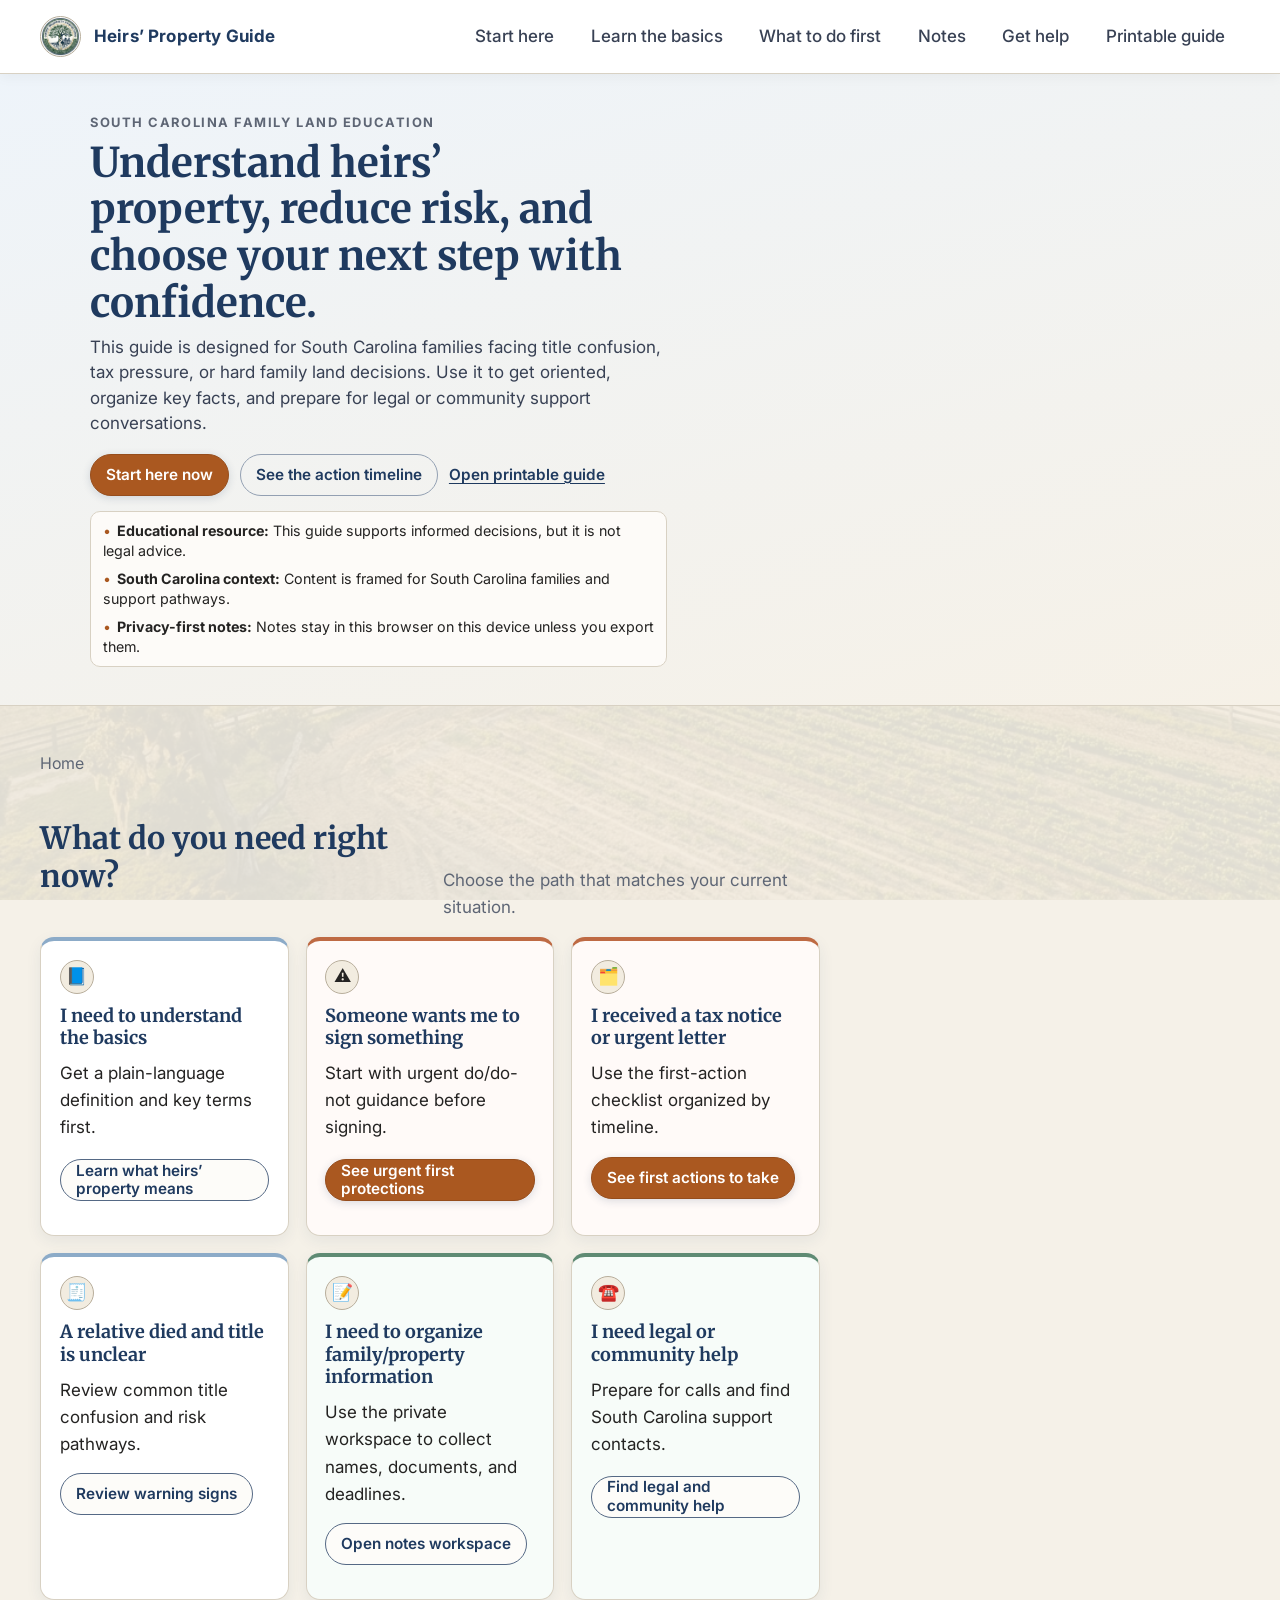
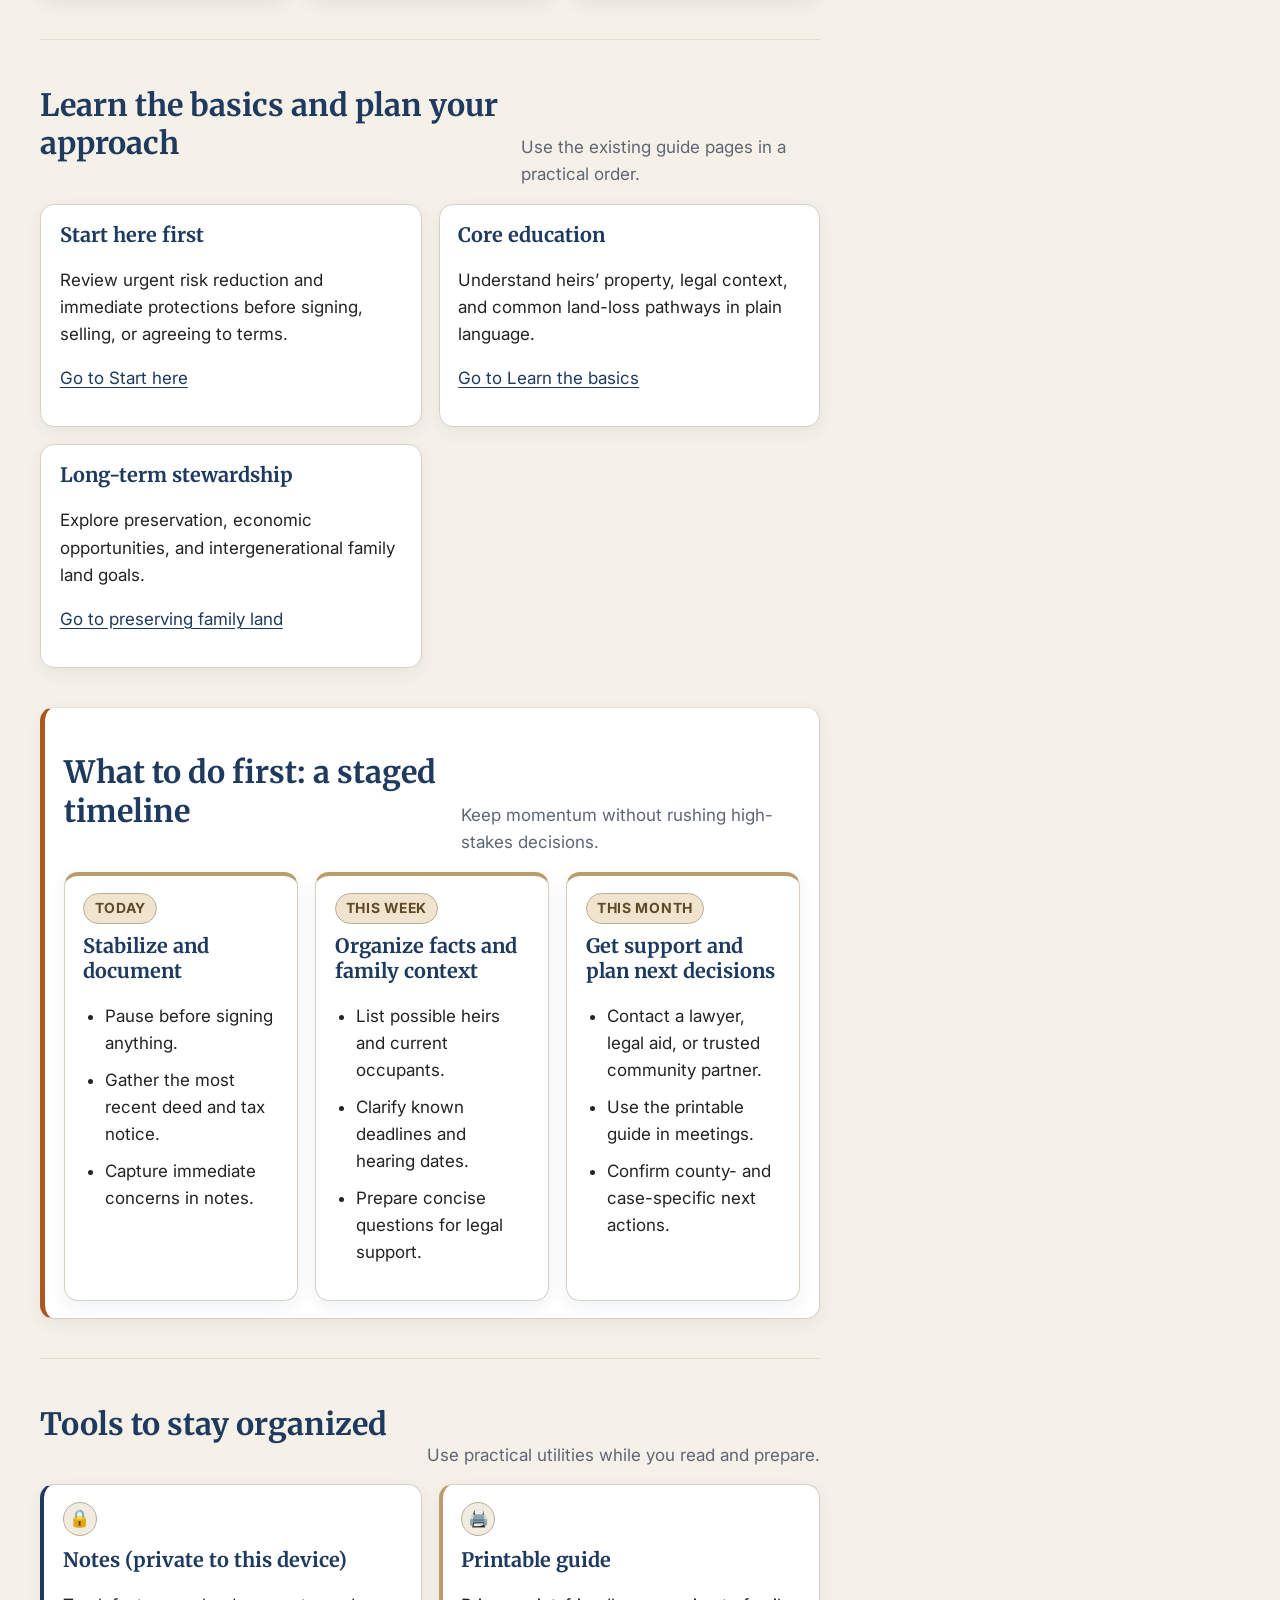
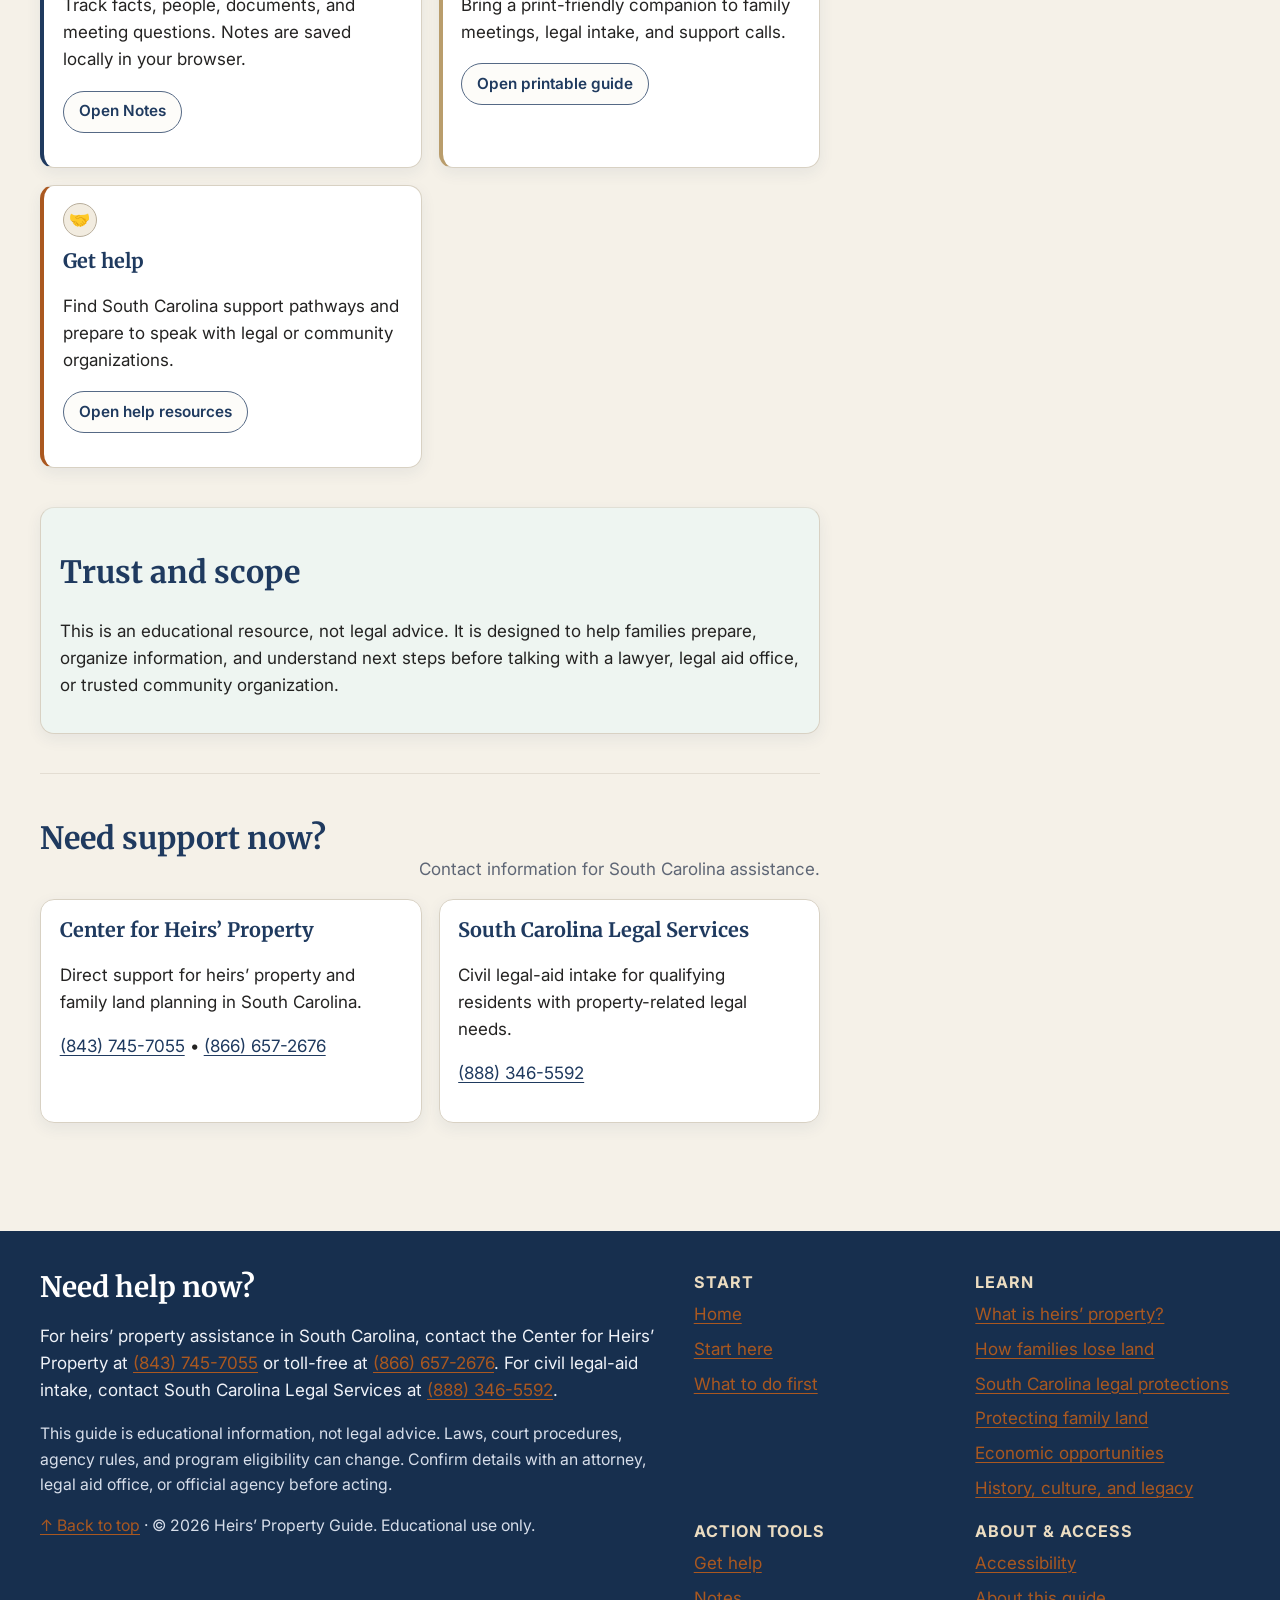
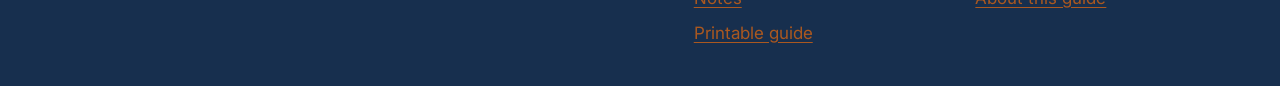
==== index.html @ 50a5afcd "Tighten masthead hierarchy and homepage hero scale" ====
<!DOCTYPE html>
<html lang="en">
<head>
  <meta charset="utf-8">
  <meta name="viewport" content="width=device-width, initial-scale=1">
  <title>Heirs’ Property Guide | Home</title>
  <meta name="description" content="Plain-language, South Carolina-focused educational guidance for families dealing with heirs’ property, family land, and first steps.">
  <link rel="canonical" href="https://shamoka80.github.io/Heirs-Property/index.html">
  <meta property="og:title" content="Heirs’ Property Guide | Home">
  <meta property="og:description" content="Plain-language, South Carolina-focused educational guidance for families dealing with heirs’ property, family land, and first steps.">
  <meta property="og:type" content="website">
  <meta property="og:image" content="https://shamoka80.github.io/Heirs-Property/assets/images/HPfamilyland.gif">
  <meta property="og:url" content="https://shamoka80.github.io/Heirs-Property/index.html">
  <meta name="theme-color" content="#1F3A5F">
  <link rel="icon" href="assets/icons/favicon.ico" sizes="any">
  <link rel="icon" href="assets/icons/icon.svg" type="image/svg+xml">
  <link rel="apple-touch-icon" href="assets/icons/apple-touch-icon.png">
  <link rel="preconnect" href="https://fonts.googleapis.com">
  <link rel="preconnect" href="https://fonts.gstatic.com" crossorigin>
  <link href="https://fonts.googleapis.com/css2?family=Inter:wght@400;500;600;700&family=Merriweather:wght@700&display=swap" rel="stylesheet">
  <link rel="stylesheet" href="assets/css/site.css?v=20260414">
  <link rel="stylesheet" href="assets/css/print.css" media="print">
</head>
<body class="mode-dashboard">
  <a class="skip-link" href="#main">Skip to main content</a>
  <div class="mobile-help-strip no-print" role="region" aria-label="Urgent support">
    <div class="mobile-help-strip-inner">
      <p><strong>Need help now?</strong> South Carolina support</p>
      <div class="mobile-help-actions">
        <a href="tel:+18437457055">Call Center</a>
        <a href="tel:+18883465592">Call Legal Aid</a>
      </div>
    </div>
  </div>
  <header class="site-header">
    <div class="header-inner">
      <a class="brand" href="index.html"><img class="brand-mark" src="assets/images/hpseal.png" alt="" aria-hidden="true" width="180" height="180" loading="eager" decoding="async"><span class="brand-text">Heirs’ Property Guide</span></a>
      <div class="header-actions">
        <a class="top-link" href="resources-get-help.html">Get help</a>
        <button class="nav-toggle" type="button" data-nav-toggle aria-expanded="false" aria-controls="primary-nav">Menu</button>
      </div>
      <nav id="primary-nav" class="primary-nav" data-primary-nav aria-label="Primary"><ul>
        <li><a href="start-here.html">Start here</a></li>
        <li><a href="what-is-heirs-property.html">Learn the basics</a></li>
        <li><a href="what-to-do-first.html">What to do first</a></li>
        <li><a href="notes.html">Notes</a></li>
        <li><a href="resources-get-help.html">Get help</a></li>
        <li><a href="printable-guide.html">Printable guide</a></li>
      </ul></nav>
    </div>
  </header>

  <header class="page-head home-hero">
    <div class="page-head-inner">
      <div class="hero-layout">
        <div class="hero-content">
          <p class="kicker">South Carolina family land education</p>
          <h1>Understand heirs’ property, reduce risk, and choose your next step with confidence.</h1>
          <p class="lead">This guide is designed for South Carolina families facing title confusion, tax pressure, or hard family land decisions. Use it to get oriented, organize key facts, and prepare for legal or community support conversations.</p>
          <div class="hero-actions no-print">
            <a class="button" href="start-here.html">Start here now</a>
            <a class="button-secondary" href="what-to-do-first.html">See the action timeline</a>
            <a class="button-tertiary hero-tertiary-link" href="printable-guide.html">Open printable guide</a>
          </div>
          <div class="hero-panel" aria-label="Important guidance">
            <p class="hero-panel-item"><strong>Educational resource:</strong> This guide supports informed decisions, but it is not legal advice.</p>
            <p class="hero-panel-item"><strong>South Carolina context:</strong> Content is framed for South Carolina families and support pathways.</p>
            <p class="hero-panel-item"><strong>Privacy-first notes:</strong> Notes stay in this browser on this device unless you export them.</p>
          </div>
        </div>
        <figure class="hero-visual" aria-label="Land stewardship records visual">
          <img src="assets/images/HPfamilyland.gif" alt="Animated family-land scene highlighting stewardship across generations." width="1000" height="552" loading="eager" decoding="async">
          <figcaption>Property records, timeline planning, and family coordination all matter when protecting heirs’ property.</figcaption>
        </figure>
      </div>
    </div>
  </header>

  <main id="main" class="page-wrap">
    <div class="container">
      <nav class="breadcrumbs" aria-label="Breadcrumb"><ol><li aria-current="page">Home</li></ol></nav>
      <div class="layout">
        <article class="page-main">

          <section class="section" aria-labelledby="urgent-needs">
            <div class="section-header">
              <h2 id="urgent-needs">What do you need right now?</h2>
              <p>Choose the path that matches your current situation.</p>
            </div>
            <div class="triage-grid">
              <article class="decision-card card-standard"><span class="card-icon" aria-hidden="true">📘</span><h3>I need to understand the basics</h3><p>Get a plain-language definition and key terms first.</p><p><a class="button-secondary" href="what-is-heirs-property.html">Learn what heirs’ property means</a></p></article>
              <article class="decision-card card-urgent"><span class="card-icon" aria-hidden="true">⚠️</span><h3>Someone wants me to sign something</h3><p>Start with urgent do/do-not guidance before signing.</p><p><a class="button" href="start-here.html">See urgent first protections</a></p></article>
              <article class="decision-card card-urgent"><span class="card-icon" aria-hidden="true">🗂️</span><h3>I received a tax notice or urgent letter</h3><p>Use the first-action checklist organized by timeline.</p><p><a class="button" href="what-to-do-first.html">See first actions to take</a></p></article>
              <article class="decision-card card-standard"><span class="card-icon" aria-hidden="true">🧾</span><h3>A relative died and title is unclear</h3><p>Review common title confusion and risk pathways.</p><p><a class="button-secondary" href="how-families-lose-land.html">Review warning signs</a></p></article>
              <article class="decision-card card-utility"><span class="card-icon" aria-hidden="true">📝</span><h3>I need to organize family/property information</h3><p>Use the private workspace to collect names, documents, and deadlines.</p><p><a class="button-secondary" href="notes.html">Open notes workspace</a></p></article>
              <article class="decision-card card-utility"><span class="card-icon" aria-hidden="true">☎️</span><h3>I need legal or community help</h3><p>Prepare for calls and find South Carolina support contacts.</p><p><a class="button-secondary" href="resources-get-help.html">Find legal and community help</a></p></article>
            </div>
          </section>

          <section class="section" aria-labelledby="learn-overview">
            <div class="section-header">
              <h2 id="learn-overview">Learn the basics and plan your approach</h2>
              <p>Use the existing guide pages in a practical order.</p>
            </div>
            <div class="learn-grid">
              <article class="resource-panel"><h3>Start here first</h3><p>Review urgent risk reduction and immediate protections before signing, selling, or agreeing to terms.</p><p><a href="start-here.html">Go to Start here</a></p></article>
              <article class="resource-panel"><h3>Core education</h3><p>Understand heirs’ property, legal context, and common land-loss pathways in plain language.</p><p><a href="what-is-heirs-property.html">Go to Learn the basics</a></p></article>
              <article class="resource-panel"><h3>Long-term stewardship</h3><p>Explore preservation, economic opportunities, and intergenerational family land goals.</p><p><a href="protecting-preserving-family-land.html">Go to preserving family land</a></p></article>
            </div>
          </section>

          <section class="section callout" aria-labelledby="timeline-title">
            <div class="section-header">
              <h2 id="timeline-title">What to do first: a staged timeline</h2>
              <p>Keep momentum without rushing high-stakes decisions.</p>
            </div>
            <div class="timeline-steps">
              <article class="timeline-step">
                <span class="step-label">Today</span>
                <h3>Stabilize and document</h3>
                <ul class="plain-list">
                  <li>Pause before signing anything.</li>
                  <li>Gather the most recent deed and tax notice.</li>
                  <li>Capture immediate concerns in notes.</li>
                </ul>
              </article>
              <article class="timeline-step">
                <span class="step-label">This week</span>
                <h3>Organize facts and family context</h3>
                <ul class="plain-list">
                  <li>List possible heirs and current occupants.</li>
                  <li>Clarify known deadlines and hearing dates.</li>
                  <li>Prepare concise questions for legal support.</li>
                </ul>
              </article>
              <article class="timeline-step">
                <span class="step-label">This month</span>
                <h3>Get support and plan next decisions</h3>
                <ul class="plain-list">
                  <li>Contact a lawyer, legal aid, or trusted community partner.</li>
                  <li>Use the printable guide in meetings.</li>
                  <li>Confirm county- and case-specific next actions.</li>
                </ul>
              </article>
            </div>
          </section>

          <section class="section" aria-labelledby="tools-title">
            <div class="section-header">
              <h2 id="tools-title">Tools to stay organized</h2>
              <p>Use practical utilities while you read and prepare.</p>
            </div>
            <div class="tools-grid">
              <article class="resource-panel tool-panel"><span class="card-icon" aria-hidden="true">🔒</span><h3>Notes (private to this device)</h3><p>Track facts, people, documents, and meeting questions. Notes are saved locally in your browser.</p><p><a class="button-secondary" href="notes.html">Open Notes</a></p></article>
              <article class="resource-panel tool-panel"><span class="card-icon" aria-hidden="true">🖨️</span><h3>Printable guide</h3><p>Bring a print-friendly companion to family meetings, legal intake, and support calls.</p><p><a class="button-secondary" href="printable-guide.html">Open printable guide</a></p></article>
              <article class="resource-panel tool-panel"><span class="card-icon" aria-hidden="true">🤝</span><h3>Get help</h3><p>Find South Carolina support pathways and prepare to speak with legal or community organizations.</p><p><a class="button-secondary" href="resources-get-help.html">Open help resources</a></p></article>
            </div>
          </section>

          <section class="section notice-bar" aria-labelledby="scope-title">
            <h2 id="scope-title">Trust and scope</h2>
            <p>This is an educational resource, not legal advice. It is designed to help families prepare, organize information, and understand next steps before talking with a lawyer, legal aid office, or trusted community organization.</p>
          </section>

          <section class="section" aria-labelledby="support-title">
            <div class="section-header">
              <h2 id="support-title">Need support now?</h2>
              <p>Contact information for South Carolina assistance.</p>
            </div>
            <div class="help-grid">
              <article class="resource-panel">
                <h3>Center for Heirs’ Property</h3>
                <p>Direct support for heirs’ property and family land planning in South Carolina.</p>
                <p><a href="tel:+18437457055">(843) 745-7055</a> • <a href="tel:+18666572676">(866) 657-2676</a></p>
              </article>
              <article class="resource-panel">
                <h3>South Carolina Legal Services</h3>
                <p>Civil legal-aid intake for qualifying residents with property-related legal needs.</p>
                <p><a href="tel:+18883465592">(888) 346-5592</a></p>
              </article>
            </div>
          </section>

        </article>
      </div>
    </div>
  </main>

  <footer class="footer" data-shared-footer></footer>
  <script src="assets/js/storage.js"></script><script src="assets/js/site.js"></script>
</body>
</html>
---- assets/css/site.css ----
:root {
  --bg: #F5F1E8;
  --surface: #FFFFFF;
  --surface-alt: #F2ECE0;
  --surface-strong: #1F3A5F;
  --surface-strong-2: #172F4E;
  --text: #242322;
  --text-soft: #384154;
  --muted: #5E6675;
  --line: #D8D1C3;
  --line-strong: #B8AE9C;
  --primary: #1F3A5F;
  --secondary: #AA5820;
  --accent: #B99D6C;
  --accent-soft: #F0E4CE;
  --accent-ink: #5E4928;
  --link: #1F3A5F;
  --link-hover: #162C49;
  --focus: #C46A2D;
  --hero-rule: #B46A3E;
  --danger: #8A2D2D;
  --danger-bg: #FFF3F0;
  --success-bg: #EEF5F1;
  --max: 1200px;
  --content: 780px;
  --radius: 14px;
  --radius-sm: 10px;
  --shadow-sm: 0 5px 16px rgba(31, 58, 95, 0.07);
  --shadow-md: 0 10px 28px rgba(31, 58, 95, 0.1);
  --card-shadow: var(--shadow-sm);
  --section-space: clamp(1.5rem, 3vw, 2.4rem);
  --space-section: var(--section-space);
  --home-hero-title-size: clamp(2rem, 3.2vw, 2.85rem);
  --home-hero-lead-size: clamp(1rem, 1.12vw, 1.14rem);
  --home-hero-pad-y: clamp(1.4rem, 3vw, 2.25rem);
  --page-masthead-title-size: clamp(1.55rem, 2.2vw, 2.25rem);
  --page-masthead-lead-size: clamp(.96rem, 1vw, 1.02rem);
  --page-masthead-pad-y: clamp(.95rem, 1.8vw, 1.45rem);
  --utility-masthead-title-size: clamp(1.35rem, 1.85vw, 1.82rem);
  --utility-masthead-pad-y: clamp(.78rem, 1.35vw, 1.08rem);
  --hero-image-max-width: 420px;
  --hero-pad-y-desktop: 2.1rem;
  --hero-pad-y-tablet: 2.1rem;
  --hero-pad-y-mobile: 1.5rem;
  --hero-max-height-desktop: none;
  --hero-heading-max-width: 20ch;
  --hero-lead-max-width: 48ch;
  --label-size: .76rem;
  --target: 46px;
  --btn-height: 42px;
  --btn-pad-x: .88rem;
  --btn-font-size: .9rem;
  --btn-radius: 999px;
  --btn-gap: .55rem;
  --btn-group-gap: .65rem;
  --btn-group-margin-top: 1rem;
  --img-scale-desktop: 1.1;
  --img-scale-mobile: 1.1;
  --brand-mark-base-size: 2.2rem;
  --brand-mark-size-desktop: calc(var(--brand-mark-base-size) * var(--img-scale-desktop));
  --brand-mark-size-mobile: calc(var(--brand-mark-base-size) * var(--img-scale-mobile));
  --content-image-max-width: 100%;
  --content-image-scale-desktop: var(--img-scale-desktop);
  --content-image-scale-mobile: var(--img-scale-mobile);
  --font-serif: "Merriweather", "Source Serif 4", Georgia, "Times New Roman", serif;
  --font-sans: "Inter", "Source Sans Pro", Arial, Helvetica, sans-serif;
}

*,
*::before,
*::after { box-sizing: border-box; }

html { font-size: clamp(16px, 0.86vw + 12px, 17px); }
body {
  margin: 0;
  position: relative;
  min-height: 100vh;
  background: var(--bg);
  color: var(--text);
  font-family: var(--font-sans);
  line-height: 1.6;
  overflow-x: hidden;
}
body::before {
  content: "";
  position: fixed;
  inset: 0;
  background: url('../images/hero-banner.png') center top / cover no-repeat;
  opacity: 0.09;
  pointer-events: none;
  z-index: 0;
}
body:not(.mode-dashboard)::before {
  opacity: 0.06;
}
body > * {
  position: relative;
  z-index: 1;
}

.page-head,
.page-head-inner,
.page-main {
  position: relative;
}

.parallax-layer,
.parallax-bg,
.parallax-foreground,
.parallax-data,
.parallax-info {
  --parallax-offset: 0px;
  transform: translate3d(0, var(--parallax-offset), 0);
  backface-visibility: hidden;
}

.parallax-bg { z-index: 1; }
.parallax-data { z-index: 2; }
.parallax-info { z-index: 3; }
.parallax-foreground { z-index: 4; }

.parallax-active {
  will-change: transform;
}

img { max-width: 100%; height: auto; border-radius: 12px; }
main, section, article, p, li, h1, h2, h3, h4, a { overflow-wrap: anywhere; }
a { color: var(--link); text-underline-offset: 0.18em; }
a:hover { color: var(--link-hover); }
a:focus-visible,
button:focus-visible,
input:focus-visible,
textarea:focus-visible,
summary:focus-visible,
select:focus-visible {
  outline: 3px solid var(--focus);
  outline-offset: 3px;
}

.skip-link { position: absolute; left: 1rem; top: -4rem; z-index: 10000; background: #000; color: #fff; padding: .75rem 1rem; border-radius: .5rem; }
.skip-link:focus { top: 1rem; }

.site-header {
  position: sticky;
  top: 0;
  z-index: 1000;
  background: color-mix(in srgb, var(--surface) 92%, #ffffff 8%);
  color: var(--text);
  border-bottom: 1px solid var(--line);
  backdrop-filter: blur(6px);
  box-shadow: 0 4px 12px rgba(0, 0, 0, .04);
}
.header-inner,.container,.footer-inner,.page-head-inner { width: min(calc(100% - 2rem), var(--max)); margin: 0 auto; }
.header-inner { display: flex; flex-wrap: wrap; align-items: center; gap: .8rem 1rem; padding: .7rem 0; }
.brand { display: inline-flex; align-items: center; gap: .75rem; color: var(--primary); text-decoration: none; font-weight: 700; }
.brand-mark {
  display: block;
  width: clamp(var(--brand-mark-size-mobile), 2.5vw, var(--brand-mark-size-desktop));
  height: clamp(var(--brand-mark-size-mobile), 2.5vw, var(--brand-mark-size-desktop));
  border-radius: 999px;
  object-fit: contain;
  border: 1px solid var(--line-strong);
  background: transparent;
}
.brand-text { letter-spacing: .01em; }
.header-actions { margin-left: auto; display: flex; align-items: center; gap: .75rem; }
.top-link,.button,.button-secondary,.button-tertiary,.print-link {
  display: inline-flex;
  align-items: center;
  justify-content: center;
  gap: var(--btn-gap);
  min-height: var(--btn-height);
  padding: 0 var(--btn-pad-x);
  border-radius: var(--btn-radius);
  font-size: var(--btn-font-size);
  line-height: 1.2;
  font-weight: 600;
  text-decoration: none;
  transition: .18s ease;
  border: 1px solid transparent;
}
.top-link { background: var(--accent-soft); color: var(--accent-ink); }
.top-link:hover {
  background: color-mix(in srgb, var(--accent-soft) 78%, var(--accent) 22%);
  color: var(--accent-ink);
}
.top-link:active {
  background: color-mix(in srgb, var(--accent-soft) 62%, var(--accent) 38%);
}
.top-link:focus-visible,.button:focus-visible,.button-secondary:focus-visible,.button-tertiary:focus-visible,.print-link:focus-visible {
  outline: 3px solid var(--focus);
  outline-offset: 4px;
  box-shadow: 0 0 0 2px var(--surface);
}
.top-link:is([disabled],.is-disabled),.button:is([disabled],.is-disabled),.button-secondary:is([disabled],.is-disabled),.button-tertiary:is([disabled],.is-disabled),.print-link:is([disabled],.is-disabled) {
  opacity: .56;
  cursor: not-allowed;
  pointer-events: none;
  box-shadow: none;
  text-decoration: none;
}
.nav-toggle {
  display: none;
  min-height: var(--target);
  min-width: var(--target);
  border: 1px solid var(--line-strong);
  border-radius: .8rem;
  background: var(--surface);
  color: var(--primary);
  font: inherit;
  font-weight: 700;
  padding: .5rem .95rem;
}
.primary-nav { width: 100%; }
.primary-nav ul { list-style: none; display: flex; flex-wrap: wrap; gap: .35rem; margin: 0; padding: 0; }
.primary-nav a {
  display: inline-flex;
  align-items: center;
  min-height: var(--target);
  padding: .65rem .9rem;
  border-radius: 999px;
  color: var(--text-soft);
  text-decoration: none;
  font-weight: 500;
}
.primary-nav a[aria-current="page"],.primary-nav a:hover {
  background: var(--accent-soft);
  color: var(--primary);
}
.js .primary-nav.is-collapsible { display: none; }
.js .primary-nav.is-collapsible.is-open { display: block; }

.page-head {
  background: linear-gradient(165deg, color-mix(in srgb, var(--primary) 14%, #fff 86%), color-mix(in srgb, var(--accent-soft) 44%, #fff 56%));
  color: var(--text);
  border-bottom: 1px solid var(--line);
  z-index: 2;
}
.page-head-inner {
  padding-block: var(--page-masthead-pad-y);
  z-index: 3;
}
.kicker {
  margin: 0;
  color: var(--muted);
  text-transform: uppercase;
  letter-spacing: .12em;
  font-size: var(--label-size);
  font-weight: 700;
}
.kicker .eyebrow-category { color: var(--secondary); font-weight: 700; }
.kicker .eyebrow-separator { color: var(--line-strong); margin: 0 .35rem; }
.kicker .eyebrow-descriptor { color: var(--muted); font-weight: 600; }
.badge {
  display: inline-flex;
  align-items: center;
  gap: .25rem;
  border-radius: 999px;
  font-size: .7rem;
  font-weight: 700;
  text-transform: uppercase;
  letter-spacing: .1em;
  padding: .2rem .55rem;
}
.badge--urgent { background: var(--danger); color: #fff; }
.page-head h1 {
  margin: .4rem 0 .5rem;
  font-family: var(--font-serif);
  color: var(--primary);
  font-size: var(--page-masthead-title-size);
  line-height: 1.14;
  max-width: 29ch;
}
.page-head .lead {
  max-width: 66ch;
  margin: 0;
  color: var(--text-soft);
  font-size: var(--page-masthead-lead-size);
  line-height: 1.5;
}
.lead { max-width: 54rem; margin: 0; color: var(--text-soft); font-size: 1.1rem; }
.hero-image { margin: 1.25rem 0 0; }
.hero-image img {
  width: min(var(--content-image-max-width), calc(100% * var(--content-image-scale-desktop)));
  border-radius: 14px;
  border: 1px solid var(--line);
  box-shadow: var(--shadow-md);
}

.on-page-tools,.cta-row,.button-group,.form-actions,.hero-actions,.utility-row {
  display: flex;
  flex-wrap: wrap;
  gap: var(--btn-group-gap);
  margin-top: var(--btn-group-margin-top);
}
.page-head .on-page-tools {
  margin-top: .45rem;
  gap: .55rem .85rem;
}
.page-head .on-page-tools .button-secondary {
  min-height: auto;
  padding: 0;
  border: 0;
  border-radius: 0;
  background: transparent;
  font-size: .9rem;
  font-weight: 600;
  text-decoration: underline;
  text-underline-offset: .18em;
}
.page-utilities {
  margin-bottom: 1rem;
  display: flex;
  flex-wrap: wrap;
  gap: .55rem .9rem;
  align-items: center;
}
.page-quick-tools {
  margin-top: 0;
}
.page-quick-tools .button-secondary {
  min-height: 34px;
  padding: 0 .72rem;
  font-size: .82rem;
}
.utility-link {
  color: var(--primary);
  font-weight: 600;
  text-decoration: underline;
  text-underline-offset: .2em;
}
.search-modal {
  position: fixed;
  inset: 0;
  z-index: 2000;
  background: rgba(16, 22, 32, .45);
  padding: 1rem;
}
.search-panel {
  width: min(680px, 100%);
  margin: 8vh auto 0;
  background: var(--surface);
  border: 1px solid var(--line);
  border-radius: var(--radius);
  box-shadow: var(--shadow-md);
  padding: 1rem 1.1rem;
}
.search-panel-head {
  display: flex;
  align-items: center;
  justify-content: space-between;
  gap: .75rem;
}
.search-panel h2 { margin: 0; font-size: 1.2rem; }
.search-panel input {
  margin-top: .35rem;
  margin-bottom: .9rem;
}
.button {
  background: var(--secondary);
  color: #fff;
  border-color: color-mix(in srgb, #000 12%, var(--secondary) 88%);
  box-shadow: 0 2px 8px rgba(31, 58, 95, .16);
}
.button:hover { background: #8F4110; }
.button:active { background: #74360E; }
.button-secondary {
  background: color-mix(in srgb, var(--surface) 88%, var(--accent-soft) 12%);
  border-color: color-mix(in srgb, var(--primary) 76%, #fff 24%);
  color: var(--primary);
}
.button-secondary:hover {
  background: color-mix(in srgb, var(--surface) 66%, var(--accent-soft) 34%);
  border-color: var(--link-hover);
}
.button-secondary:active {
  background: color-mix(in srgb, var(--surface) 52%, var(--accent-soft) 48%);
  border-color: var(--link-hover);
}
.button-tertiary,.print-link {
  background: transparent;
  color: var(--primary);
  border: 1px solid var(--line-strong);
}
.button-tertiary:hover {
  background: color-mix(in srgb, var(--accent-soft) 38%, var(--surface) 62%);
}
.button-tertiary:active {
  background: color-mix(in srgb, var(--accent-soft) 54%, var(--surface) 46%);
}
.print-link {
  min-height: 0;
  padding: 0;
  border: 0;
  border-radius: 0;
  background: transparent;
  font-weight: 600;
  text-decoration: underline;
  text-underline-offset: .18em;
}
.print-link:hover { color: var(--link-hover); }
.print-link:active { color: color-mix(in srgb, var(--link-hover) 82%, #000 18%); }

.page-wrap { padding: 2.6rem 0 4.2rem; }
.breadcrumbs { margin-bottom: 1rem; }
.breadcrumbs ol { list-style: none; display: flex; flex-wrap: wrap; gap: .45rem; padding: 0; margin: 0; color: var(--muted); font-size: .94rem; }
.breadcrumbs li:not(:last-child)::after { content: "/"; margin-left: .45rem; color: var(--muted); }
.layout { display: grid; gap: 2rem; }
.layout.with-aside { grid-template-columns: minmax(0,1fr); }
main article,.page-main { max-width: var(--content); }
main article,
.page-main {
  position: relative;
  z-index: 4;
}
aside { align-self: start; }
.sticky-box { position: sticky; top: 6.25rem; }
.section { margin-top: var(--space-section); }
.section:first-child { margin-top: 0; }

h2,h3,h4 { font-family: var(--font-serif); line-height: 1.26; color: var(--primary); }
h2 { font-size: clamp(1.5rem, 2.4vw, 2.05rem); }
.section-intro,.lead-paragraph { font-size: 1.04rem; color: var(--text-soft); }
p + h2, ul + h2, .table-wrap + h2 { margin-top: 2rem; }

.card,.callout,.warning,.note-panel,.checklist-box,.resource-card,.site-map-card,.stat-card,.image-placeholder,.timeline-item,.guide-sheet,.notice-bar,.table-wrap,.quote-panel,.note-space,.feature-image {
  background: var(--surface);
  border: 1px solid var(--line);
  border-radius: var(--radius);
  box-shadow: var(--card-shadow);
}
.card,.resource-card,.site-map-card,.stat-card,.timeline-item,.guide-sheet,.note-space,.quote-panel { padding: 1rem 1.15rem; }
.callout,.warning,.note-panel,.checklist-box,.notice-bar,.table-wrap,.image-placeholder,.feature-image { padding: 1rem 1.1rem; }
.warning { background: var(--danger-bg); border-left: 6px solid var(--danger); }
.callout { border-left: 5px solid var(--secondary); }
.notice-bar { background: var(--success-bg); }
.feature-image img,
main img {
  width: min(var(--content-image-max-width), calc(100% * var(--content-image-scale-desktop)));
}
.feature-image figcaption { margin-top: .7rem; color: var(--muted); font-size: .94rem; }

.grid-2,.grid-3,.fact-grid,.card-grid,.resource-grid,.site-map-grid,.prompt-grid { display: grid; gap: 1rem; }
.grid-2 { grid-template-columns: repeat(auto-fit,minmax(250px,1fr)); }
.grid-3 { grid-template-columns: repeat(auto-fit,minmax(200px,1fr)); }
.fact-grid { grid-template-columns: repeat(auto-fit,minmax(210px,1fr)); }
.card-grid { grid-template-columns: repeat(auto-fit,minmax(240px,1fr)); }
.resource-grid { grid-template-columns: repeat(auto-fit,minmax(260px,1fr)); }
.site-map-grid { grid-template-columns: repeat(auto-fit,minmax(260px,1fr)); }
.prompt-grid { grid-template-columns: repeat(auto-fit,minmax(220px,1fr)); }
.progress-steps {
  list-style: none;
  margin: .2rem 0 1.5rem;
  padding: 0;
  display: grid;
  grid-template-columns: repeat(5, minmax(80px, 1fr));
  gap: .35rem;
}
.progress-steps li {
  position: relative;
  text-align: center;
  font-size: .62rem;
  color: var(--muted);
  line-height: 1.3;
}
.progress-steps li::before {
  content: "";
  width: 24px;
  height: 24px;
  border: 2px solid var(--line-strong);
  border-radius: 50%;
  background: var(--surface);
  display: block;
  margin: 0 auto .35rem;
}
.progress-steps li:not(:last-child)::after {
  content: "";
  position: absolute;
  top: 11px;
  left: calc(50% + 12px);
  width: calc(100% - 20px);
  height: 2px;
  background: var(--line);
}
body[data-step="1"] .progress-steps li:nth-child(1)::before,
body[data-step="2"] .progress-steps li:nth-child(2)::before,
body[data-step="3"] .progress-steps li:nth-child(3)::before,
body[data-step="4"] .progress-steps li:nth-child(4)::before,
body[data-step="5"] .progress-steps li:nth-child(5)::before { background: var(--secondary); border-color: var(--secondary); }
body[data-step="2"] .progress-steps li:nth-child(1)::before,
body[data-step="3"] .progress-steps li:nth-child(-n+2)::before,
body[data-step="4"] .progress-steps li:nth-child(-n+3)::before,
body[data-step="5"] .progress-steps li:nth-child(-n+4)::before { background: #63866F; border-color: #63866F; }

.stat { font-family: var(--font-serif); font-size: 1.65rem; font-weight: 700; color: var(--secondary); }
.plain-list,.checklist,.link-list,.question-list { padding-left: 1.25rem; }
.link-list li,.plain-list li,.question-list li { margin-bottom: .55rem; }

.checklist { list-style: none; padding: 0; margin: 0; display: grid; gap: .85rem; }
.checklist li { display: flex; align-items: flex-start; gap: .8rem; padding: .8rem; border: 1px solid var(--line); border-radius: var(--radius-sm); background: #fff; }
.checklist input[type="checkbox"] { width: 1.25rem; height: 1.25rem; margin-top: .15rem; flex: 0 0 auto; accent-color: var(--secondary); }
.checklist label { display: block; cursor: pointer; }
.checklist-meta { margin-top: .9rem; color: var(--muted); font-size: .95rem; }
.checklist-tools { margin-top: 1rem; }

.table-wrap { overflow-x: auto; }
table { width: 100%; border-collapse: collapse; min-width: 36rem; }
caption { text-align: left; font-weight: 700; margin-bottom: .75rem; }
th,td { border: 1px solid var(--line); padding: .85rem; vertical-align: top; text-align: left; }
th { background: var(--surface-alt); }
.timeline { display: grid; gap: 1rem; }
.timeline-year { font-size: .85rem; text-transform: uppercase; letter-spacing: .08em; color: var(--secondary); font-weight: 700; }
.quote-panel blockquote { margin: 0; font-family: var(--font-serif); font-size: 1.12rem; }
.image-placeholder code { background: #f3f0e6; padding: .15rem .35rem; border-radius: .35rem; }

/* Homepage redesign components */
.home-hero .page-head-inner {
  max-width: 1100px;
  max-block-size: none;
  overflow: visible;
  padding-block: var(--home-hero-pad-y);
}
.home-hero h1 {
  font-size: var(--home-hero-title-size);
  max-width: 20ch;
}
.home-hero .lead {
  font-size: var(--home-hero-lead-size);
  max-width: 52ch;
}
.home-hero .hero-actions .button-secondary {
  background: transparent;
  border-color: color-mix(in srgb, var(--primary) 48%, #fff 52%);
}
.home-hero .hero-tertiary-link {
  min-height: auto;
  padding: .12rem 0;
  border: 0;
  border-radius: 0;
  background: transparent;
  font-weight: 600;
  text-decoration: underline;
  text-underline-offset: .2em;
}
.hero-layout {
  display: grid;
  gap: clamp(1rem, 2.4vw, 2rem);
  align-items: center;
}
.hero-content { min-width: 0; }
.hero-visual {
  margin: 0;
  background: color-mix(in srgb, var(--accent-soft) 35%, #fff 65%);
  border: 1px solid var(--line);
  border-radius: var(--radius);
  box-shadow: var(--card-shadow);
  padding: .65rem;
  max-width: var(--hero-image-max-width);
}
.hero-visual img {
  width: min(var(--content-image-max-width), calc(100% * var(--content-image-scale-desktop)));
  border-radius: calc(var(--radius) - 4px);
  border: 1px solid var(--line);
  box-shadow: none;
}
.hero-visual figcaption {
  margin: .55rem .2rem .2rem;
  color: var(--muted);
  font-size: .82rem;
  line-height: 1.42;
}
.hero-panel {
  margin-top: .9rem;
  display: flex;
  flex-wrap: wrap;
  gap: .45rem .85rem;
  padding: .5rem .7rem;
  border: 1px solid var(--line);
  border-radius: var(--radius-sm);
  background: color-mix(in srgb, var(--surface) 85%, var(--accent-soft) 15%);
}
.hero-panel-item {
  margin: 0;
  padding: 0;
  font-size: .84rem;
  line-height: 1.42;
  border: 0;
  background: transparent;
}
.hero-panel-item::before {
  content: "•";
  color: var(--secondary);
  margin-right: .35rem;
}
.section-header {
  display: flex;
  align-items: flex-end;
  justify-content: space-between;
  gap: 1rem;
  margin-bottom: .9rem;
}
.section-header p { margin: 0; color: var(--muted); }
.triage-grid { display:grid; gap:1rem; grid-template-columns: repeat(auto-fit,minmax(245px,1fr)); }
.decision-card {
  padding:1.1rem 1.1rem;
  border:1px solid var(--line);
  border-radius: var(--radius);
  background: var(--surface);
  box-shadow: var(--shadow-sm);
}
.card-icon {
  display: inline-flex;
  width: 2rem;
  height: 2rem;
  align-items: center;
  justify-content: center;
  border-radius: 999px;
  border: 1px solid var(--line-strong);
  background: var(--surface-alt);
  margin-bottom: .65rem;
}
.card-standard { border-top: 4px solid #8CABC8; }
.card-urgent { border-top: 4px solid #BE6A43; background: #FFFAF8; }
.card-utility { border-top: 4px solid #5F8B74; background: #F7FCF9; }
.decision-card h3 { margin:0 0 .6rem; font-size:1.06rem; }
.decision-card p { margin: 0 0 .9rem; }

.learn-grid,
.tools-grid,
.help-grid {
  display: grid;
  gap: 1rem;
  grid-template-columns: repeat(auto-fit, minmax(250px, 1fr));
}
.resource-panel {
  border: 1px solid var(--line);
  background: var(--surface);
  border-radius: var(--radius);
  box-shadow: var(--shadow-sm);
  padding: 1rem 1.1rem;
}
.resource-panel h3 { margin-top: 0; }
.tool-panel { border-left: 4px solid var(--primary); }
.tool-panel:nth-child(2) { border-left-color: var(--accent); }
.tool-panel:nth-child(3) { border-left-color: var(--secondary); }

.timeline-steps {
  display: grid;
  gap: 1rem;
  grid-template-columns: repeat(auto-fit,minmax(220px,1fr));
}
.timeline-step {
  border: 1px solid var(--line);
  border-top: 4px solid var(--accent);
  background: var(--surface);
  border-radius: var(--radius);
  box-shadow: var(--shadow-sm);
  padding: 1rem 1.1rem;
}
.timeline-step h3 { margin-top: 0; }
.step-label {
  display: inline-block;
  margin-bottom: .55rem;
  background: var(--accent-soft);
  color: var(--accent-ink);
  border: 1px solid var(--line-strong);
  border-radius: 999px;
  padding: .2rem .6rem;
  font-size: .82rem;
  font-weight: 700;
  text-transform: uppercase;
  letter-spacing: .05em;
}

.quick-steps { counter-reset: step; display:grid; gap:.8rem; }
.quick-steps li { list-style:none; padding:.85rem 1rem; border:1px solid var(--line); border-radius:var(--radius-sm); background:#fff; }
.quick-steps li::before { counter-increment: step; content: "Step " counter(step) ": "; font-weight:700; color:var(--accent-ink); }

summary { cursor: pointer; min-height: var(--target); display: flex; align-items: center; font-weight: 700; }
details { background: var(--surface); border: 1px solid var(--line); border-radius: var(--radius-sm); padding: .9rem 1rem; margin: 1rem 0; }

.form-grid { display: grid; gap: 1rem; }
.field-group { border: 1px solid var(--line); border-radius: var(--radius); background: var(--surface); padding: 1rem 1.1rem; }
.field-group legend { font-family: var(--font-serif); font-weight: 700; padding: 0 .35rem; }
label { display: block; font-weight: 600; margin-bottom: .35rem; }
.help-text { margin: 0 0 .65rem; color: var(--muted); font-size: .95rem; }
input[type="text"],input[type="date"],textarea { width: 100%; padding: .8rem .85rem; border-radius: .8rem; border: 1px solid #b4b9c1; background: #fff; color: var(--text); font: inherit; }
textarea { min-height: 8rem; resize: vertical; }
.note-space { min-height: 8rem; background-image: linear-gradient(to bottom, transparent 95%, #d7dce3 95%); background-size: 100% 2.2rem; }
.status { display: inline-block; padding: .35rem .6rem; border-radius: 999px; background: var(--success-bg); border: 1px solid #bfd8c2; color: #183227; font-size: .92rem; font-weight: 600; }

.footer { background: var(--surface-strong-2); color: #eff2f8; padding: 2.3rem 0; margin-top: 2.2rem; }
.footer a { color: var(--secondary); }
.footer-emergency h2 {
  margin: 0 0 .65rem;
  color: #fff;
  font-size: clamp(1.3rem, 2.2vw, 1.8rem);
}

.footer-inner { display: grid; gap: 1.5rem; }
.footer-nav { display:grid; gap:1rem; grid-template-columns: repeat(auto-fit,minmax(220px,1fr)); }
.footer-nav h2,
.footer-nav h3 {
  margin:.1rem 0 .5rem;
  font-family: var(--font-sans);
  font-size: .95rem;
  text-transform: uppercase;
  letter-spacing: .06em;
  color: #EBDCC1;
}
.footer-nav ul { list-style: none; display: grid; gap: .45rem; padding: 0; margin: 0; }
.small { font-size: .93rem; color: #D7DEEA; }
.footer-compact .footer-emergency {
  border-bottom: 1px solid rgba(235, 220, 193, 0.32);
  padding-bottom: 1rem;
}
.footer-compact .footer-nav h2 { font-size: .84rem; }

/* Page archetype differentiation */
.mode-urgent .page-head,
.mode-action .page-head,
.mode-learning .page-head,
.mode-workspace .page-head {
  position: relative;
}
.mode-urgent .page-head::after,
.mode-action .page-head::after,
.mode-learning .page-head::after,
.mode-workspace .page-head::after {
  content: "";
  position: absolute;
  inset: auto 0 0;
  height: 5px;
  background: var(--hero-rule);
}
.mode-urgent { --hero-rule: #B95A3E; }
.mode-action { --hero-rule: #7A9ABB; }
.mode-learning { --hero-rule: #A48A60; }
.mode-workspace { --hero-rule: #63866F; }
.page-head.masthead-utility .page-head-inner {
  padding-block: var(--utility-masthead-pad-y);
}
.page-head.masthead-utility h1 {
  font-size: var(--utility-masthead-title-size);
}
.page-main > .section {
  padding-top: 1.2rem;
  border-top: 1px solid color-mix(in srgb, var(--line) 60%, transparent 40%);
}
.page-main > .section:first-child { border-top: 0; padding-top: 0; }
.next-step-panel .card {
  background: linear-gradient(170deg, #fff, #f8f5ee);
  text-decoration: none;
}
.next-step-panel .card:hover {
  border-color: var(--accent);
  transform: translateY(-1px);
}

@media (max-width: 899px) {
  :root {
    --hero-pad-y-desktop: var(--hero-pad-y-tablet);
    --hero-heading-max-width: 18ch;
    --hero-lead-max-width: 44ch;
  }
  .js .nav-toggle { display: inline-flex; align-items: center; justify-content: center; }
  .js .primary-nav.is-collapsible {
    margin-top: .2rem;
    border-top: 1px solid var(--line);
    padding-top: .55rem;
  }
  .top-link { display: none; }
  .primary-nav ul { flex-direction: column; }
  .primary-nav a { width: 100%; border-radius: .8rem; }
  .section-header { flex-direction: column; align-items: flex-start; }
  .hero-actions > * { flex: 1 1 200px; }
  .page-head h1 { margin-bottom: .6rem; }
  .page-head .lead { font-size: 1.02rem; line-height: 1.5; }
  .mobile-help-strip { display: block; }
}

.mobile-help-strip {
  display: none;
  background: var(--surface-strong-2);
  color: #fff;
  border-bottom: 1px solid rgba(255, 255, 255, 0.16);
}
.mobile-help-strip p { margin: 0; font-size: .9rem; color: #fff; }
.mobile-help-strip-inner {
  width: min(calc(100% - 1rem), var(--max));
  margin: 0 auto;
  padding: .55rem 0;
  display: flex;
  align-items: center;
  justify-content: space-between;
  gap: .75rem;
}
.mobile-help-actions { display: flex; gap: .55rem; }
.mobile-help-actions a {
  min-height: 40px;
  display: inline-flex;
  align-items: center;
  justify-content: center;
  border-radius: 999px;
  padding: .45rem .8rem;
  text-decoration: none;
  background: rgba(255,255,255,.12);
  border: 1px solid rgba(255,255,255,.3);
  color: #fff;
}

@media (min-width: 900px) {
  :root {
    --img-scale-desktop: 1.1;
    --content-image-scale-desktop: var(--img-scale-desktop);
  }
  .brand {
    min-height: calc(var(--brand-mark-size-desktop) + .2rem);
  }
  .hero-layout { grid-template-columns: minmax(0, 1.08fr) minmax(300px, .92fr); }
  .hero-visual {
    max-width: var(--hero-image-max-width);
    justify-self: end;
  }
  .mobile-help-strip { display: none; }
  .layout.with-aside { grid-template-columns: minmax(0,1fr) 300px; }
  .nav-toggle { display: none; }
  .primary-nav { width: auto; margin-left: auto; }
  .header-actions { display: none; }
  .footer-inner { grid-template-columns: 1.15fr 1fr; }
}

@media (max-width: 700px) {
  :root {
    --img-scale-mobile: 1.1;
    --content-image-scale-mobile: var(--img-scale-mobile);
    --hero-pad-y-desktop: var(--hero-pad-y-mobile);
    --hero-heading-max-width: 16ch;
    --hero-lead-max-width: 38ch;
    --btn-pad-x: .82rem;
    --btn-font-size: .87rem;
  }
  .brand-mark {
    width: clamp(calc(var(--brand-mark-base-size) * 1.1), 8.5vw, calc(var(--brand-mark-base-size) * 1.15));
    height: clamp(calc(var(--brand-mark-base-size) * 1.1), 8.5vw, calc(var(--brand-mark-base-size) * 1.15));
  }
  .hero-visual img,
  .hero-image img,
  .feature-image img,
  main img {
    width: min(var(--content-image-max-width), calc(100% * var(--content-image-scale-mobile)));
  }
  html { font-size: 17px; }
  .site-header { position: static; }
  .brand-text { font-size: .95rem; }
  .mobile-help-strip-inner { flex-direction: column; align-items: stretch; }
  .mobile-help-actions { width: 100%; }
  .mobile-help-actions a { flex: 1; }
  .header-inner,.container,.footer-inner,.page-head-inner { width: min(calc(100% - 1rem), var(--max)); }
  .page-head-inner {
    padding-block: clamp(.9rem, 3.5vw, 1.15rem);
  }
  .progress-steps {
    grid-template-columns: 1fr;
    gap: .45rem;
  }
  .progress-steps li {
    text-align: left;
    display: grid;
    grid-template-columns: 28px 1fr;
    align-items: center;
    gap: .45rem;
  }
  .progress-steps li::before { margin: 0; }
  .progress-steps li::after { display: none; }
  .page-head h1 { font-size: clamp(1.35rem, 6.2vw, 1.9rem); line-height: 1.12; margin: .4rem 0 .42rem; max-width: 24ch; }
  .page-head .lead { font-size: .95rem; line-height: 1.42; }
  .hero-layout { gap: .75rem; }
  .hero-actions { margin-top: .75rem; gap: var(--btn-group-gap); }
  .hero-panel { gap: .45rem .7rem; margin-top: .65rem; padding: .45rem .6rem; }
  .resource-panel,.decision-card,.timeline-step,.card,.site-map-card,.stat-card { padding: .95rem; }
  .hero-visual figcaption { font-size: .84rem; }
  .table-wrap table[data-responsive="stack"] {
    min-width: 0;
    border-collapse: separate;
    border-spacing: 0;
  }
  .table-wrap table[data-responsive="stack"] caption {
    margin-bottom: .95rem;
  }
  .table-wrap table[data-responsive="stack"] thead {
    display: none;
  }
  .table-wrap table[data-responsive="stack"] tr,
  .table-wrap table[data-responsive="stack"] th,
  .table-wrap table[data-responsive="stack"] td {
    display: block;
    width: 100%;
  }
  .table-wrap table[data-responsive="stack"] tbody tr {
    border: 1px solid var(--line);
    border-radius: var(--radius-sm);
    background: #fff;
    margin-bottom: .9rem;
    padding: .7rem .75rem;
  }
  .table-wrap table[data-responsive="stack"] tbody th {
    border: 0;
    border-bottom: 1px solid var(--line);
    padding: .2rem 0 .65rem;
    margin-bottom: .5rem;
    background: transparent;
  }
  .table-wrap table[data-responsive="stack"] td {
    border: 0;
    padding: .35rem 0 .45rem;
  }
  .table-wrap table[data-responsive="stack"] td::before {
    content: attr(data-label);
    display: block;
    font-size: .82rem;
    color: var(--muted);
    text-transform: uppercase;
    letter-spacing: .04em;
    font-weight: 700;
    margin-bottom: .15rem;
  }
  .form-actions > * { flex: 1 1 100%; }
}

@media (max-width: 480px) {
  .header-inner { gap: .45rem .7rem; }
  .page-head h1 { margin: .35rem 0 .4rem; }
  .page-head .lead { font-size: .94rem; line-height: 1.4; }
  .hero-layout { gap: .6rem; }
  .hero-panel { margin-top: .55rem; gap: .55rem; }
  .hero-actions > * { flex: 1 1 100%; }
  .form-actions > .button,
  .form-actions > .button-secondary,
  .form-actions > .button-tertiary,
  .form-actions > .print-link,
  .button-group > .button:only-child,
  .button-group > .button-secondary:only-child,
  .button-group > .button-tertiary:only-child,
  .button-group > .print-link:only-child {
    width: 100%;
  }
  .checklist li { gap: .6rem; padding: .65rem; }
  .checklist input[type="checkbox"] { width: 1.2rem; height: 1.2rem; }
  .footer { padding: 1.8rem 0; }
  .footer-nav { grid-template-columns: 1fr; }
}

@media (max-width: 390px) {
  :root {
    --img-scale-mobile: 1.1;
    --content-image-scale-mobile: var(--img-scale-mobile);
  }
  html { font-size: 16px; }
  .brand-mark {
    width: clamp(calc(var(--brand-mark-base-size) * 1.1), 10.5vw, calc(var(--brand-mark-base-size) * 1.12));
    height: clamp(calc(var(--brand-mark-base-size) * 1.1), 10.5vw, calc(var(--brand-mark-base-size) * 1.12));
  }
  .kicker { letter-spacing: .08em; }
  .page-wrap { padding-top: 1.6rem; }
}

@media (prefers-reduced-motion: reduce) {
  html { scroll-behavior: auto; }
  *,*::before,*::after { animation: none !important; transition: none !important; }
  .parallax-layer,
  .parallax-bg,
  .parallax-foreground,
  .parallax-data,
  .parallax-info {
    transform: none !important;
    will-change: auto !important;
  }
}
@media (prefers-reduced-motion: no-preference) {
  html { scroll-behavior: smooth; }
}
@media (prefers-color-scheme: dark) {
  :root {
    --bg: #1c1b18;
    --surface: #26241f;
    --surface-alt: #2f2c26;
    --surface-strong: #dcd8cc;
    --surface-strong-2: #151412;
    --text: #ddd8cc;
    --text-soft: #cdc5b6;
    --muted: #b6ad9d;
    --line: #3a3832;
    --line-strong: #5f5a4e;
    --primary: #e8e4da;
    --secondary: #d97843;
    --accent: #c5a26c;
    --accent-soft: #342f27;
    --accent-ink: #f4e3c5;
    --link: #eed6b1;
    --link-hover: #f4e6cc;
    --focus: #d97843;
    --danger: #d16464;
    --danger-bg: #3b2625;
    --success-bg: #243229;
  }
  body::before {
    opacity: 0.08;
    filter: brightness(0.45) saturate(0.75);
  }
  .skip-link { background: var(--secondary); color: #fff; }
  .top-link:hover {
    background: color-mix(in srgb, var(--accent-soft) 68%, var(--accent) 32%);
    color: var(--accent-ink);
  }
  .top-link:active {
    background: color-mix(in srgb, var(--accent-soft) 52%, var(--accent) 48%);
  }
  .button:hover { background: #bc5f2f; }
  .button:active { background: #a14d22; }
  .button-secondary {
    background: color-mix(in srgb, var(--surface) 72%, var(--accent-soft) 28%);
    border-color: var(--primary);
    color: var(--primary);
  }
  .button-secondary:hover {
    background: color-mix(in srgb, var(--surface) 58%, var(--accent-soft) 42%);
    border-color: var(--link-hover);
  }
  .button-secondary:active {
    background: color-mix(in srgb, var(--surface) 46%, var(--accent-soft) 54%);
    border-color: var(--link-hover);
  }
  .button-tertiary,.print-link {
    border-color: var(--line-strong);
    color: var(--primary);
  }
  .button-tertiary:hover {
    background: color-mix(in srgb, var(--accent-soft) 62%, var(--surface) 38%);
  }
  .button-tertiary:active {
    background: color-mix(in srgb, var(--accent-soft) 76%, var(--surface) 24%);
  }
  .print-link:hover { color: var(--link-hover); }
  .print-link:active { color: #fff3de; }
  .card-urgent { background: #382821; }
  .card-utility { background: #203025; }
  .checklist li,
  .quick-steps li,
  .table-wrap table[data-responsive="stack"] tbody tr,
  input[type="text"],
  input[type="date"],
  textarea { background: #22201b; }
}

.mode-urgent .page-head { background: linear-gradient(160deg, #fbf4f4, #f4e6e6); }
.mode-action .page-head { background: linear-gradient(165deg, #eff4fb, #eef0f8); }
.mode-workspace .page-head { background: linear-gradient(165deg, #f1f2fc, #eceef8); }
.mode-dashboard .page-head { background: linear-gradient(165deg, #eef4fa, #f6f1e7); }

.split-compare { display:grid; gap:1rem; grid-template-columns: repeat(auto-fit,minmax(260px,1fr)); }
.do-box { border-left:6px solid #1e6f43; background:#f1faf4; }
.avoid-box { border-left:6px solid var(--danger); background:var(--danger-bg); }
.key-points { display:grid; gap:1rem; grid-template-columns: repeat(auto-fit,minmax(220px,1fr)); }
.key-pill { background: var(--surface-alt); border:1px solid var(--line); padding:.8rem .95rem; border-radius:999px; font-weight:600; }
.next-step-panel { margin-top:2rem; }
.next-step-panel .card { border-top:4px solid var(--accent); }
.workspace-note { background:#eef1ff; border-left:5px solid #4054a5; }
.action-group { margin-top:1rem; border:1px dashed var(--line-strong); border-radius: var(--radius); padding:1rem; }
.danger-button { border-color:#d7a7a7; color:#6b1717; }
  .home-hero .hero-visual { display: none; }
---- assets/css/print.css ----
@page { margin: 0.65in; }

body { background:#fff!important; color:#000!important; font-size:12pt; line-height:1.45; }
.site-header,.footer,.nav-toggle,.on-page-tools,.no-print,button,[role="button"],.mobile-help-strip { display:none!important; }
.page-wrap { padding:0!important; }
.page-head { background:#fff!important; color:#000!important; border-bottom:1px solid #999; }
.page-head .lead,.kicker { color:#000!important; }
.container,.page-head-inner { width:100%!important; max-width:none!important; }
.layout,.layout.with-aside,.grid-2,.grid-3,.fact-grid,.card-grid,.resource-grid,.site-map-grid,.prompt-grid,.footer-inner { display:block!important; }
.card,.callout,.warning,.note-panel,.checklist-box,.resource-card,.site-map-card,.stat-card,.image-placeholder,.timeline-item,.guide-sheet,.notice-bar,.table-wrap,.quote-panel,.note-space,.field-group {
  box-shadow:none!important;
  border:1px solid #999!important;
  break-inside:avoid;
  page-break-inside:avoid;
  margin-bottom:1rem;
}
.breadcrumbs { margin-bottom:1rem; }
a { color:#000!important; text-decoration:none; }
a[href]:not([href^="#"]):not([href^="tel:"]):not([href^="mailto:"])::after { content:" (" attr(href) ")"; font-size:.9em; }
table { min-width:0!important; width:100%!important; }
h2,h3,h4 { break-after:avoid-page; }
textarea,input { border:1px solid #666!important; }
.note-space { min-height:5rem; }

/* Section-only print mode: keep only the targeted section while preserving page context. */
body.print-section-mode .page-main > section { display:none!important; }
body.print-section-mode .page-main > section.print-target { display:block!important; }
body.print-section-mode .breadcrumbs,
body.print-section-mode .page-head,
body.print-section-mode .footer { display:none!important; }
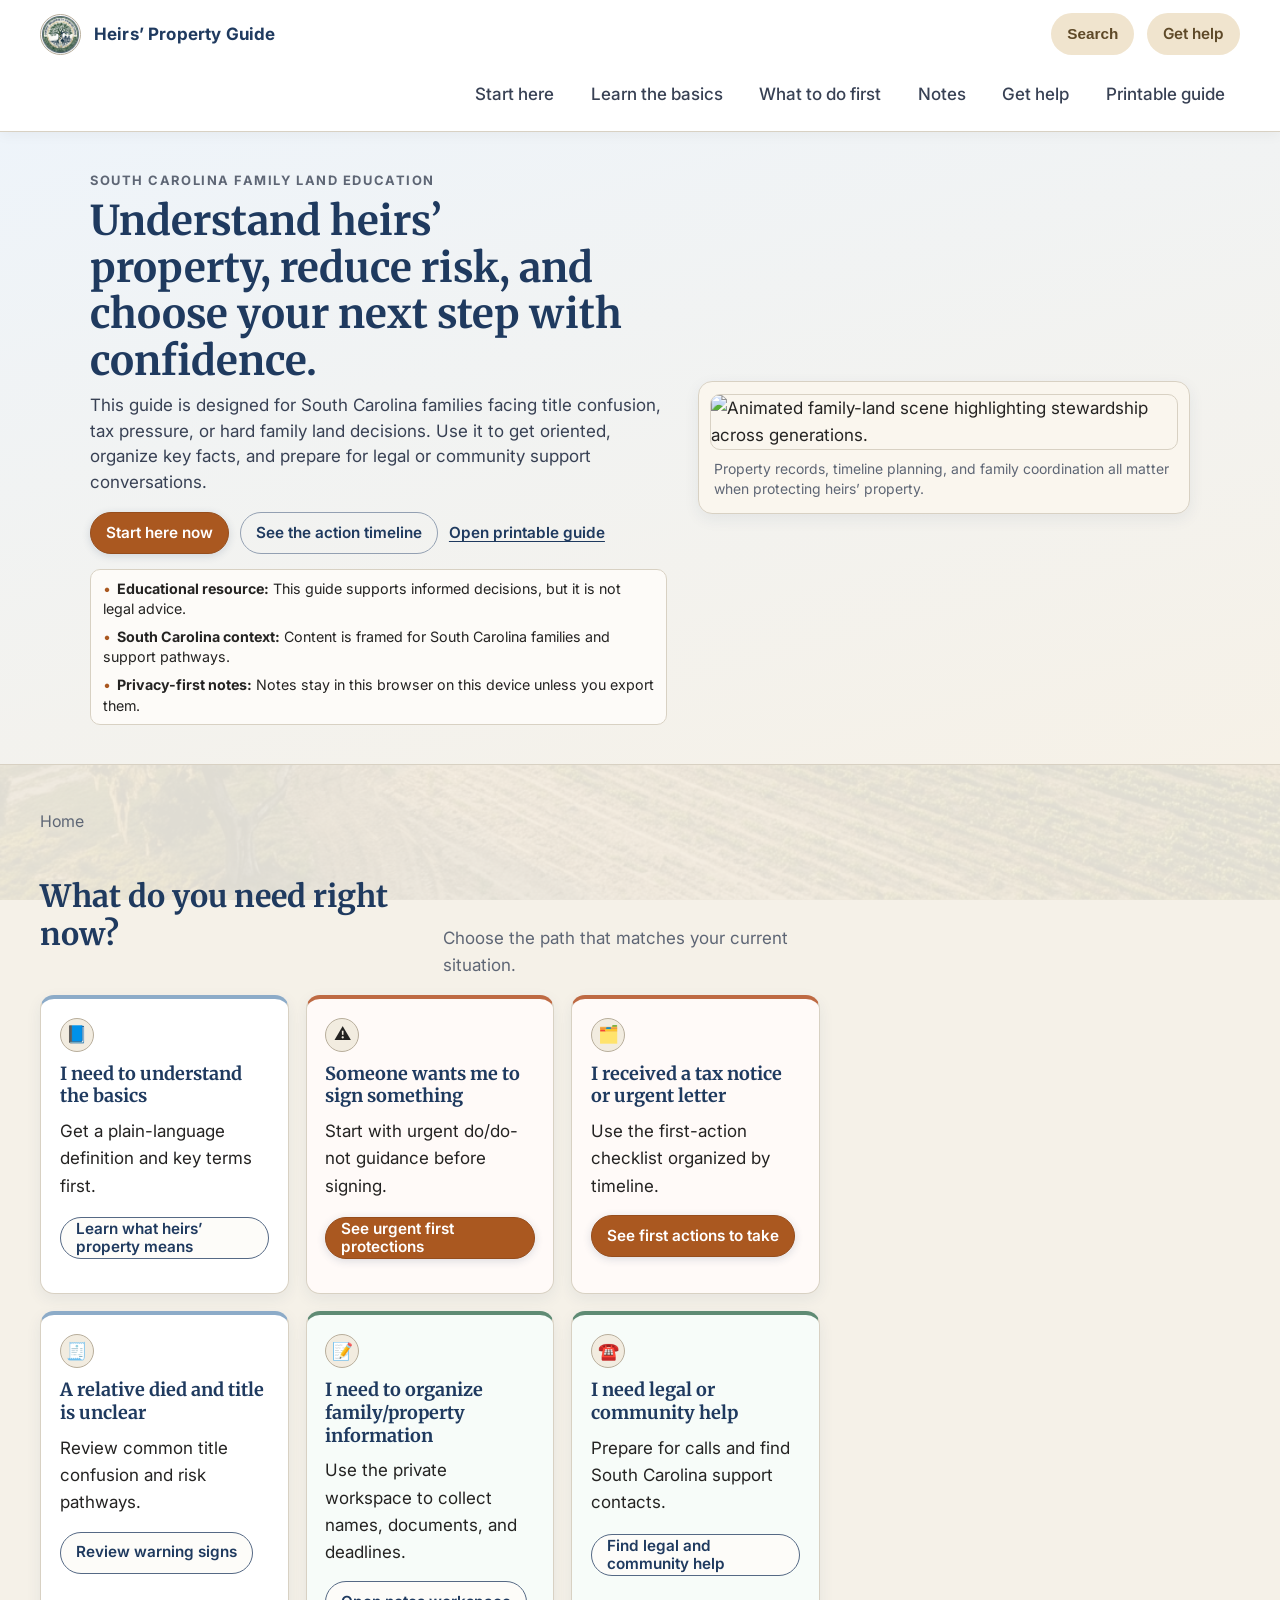
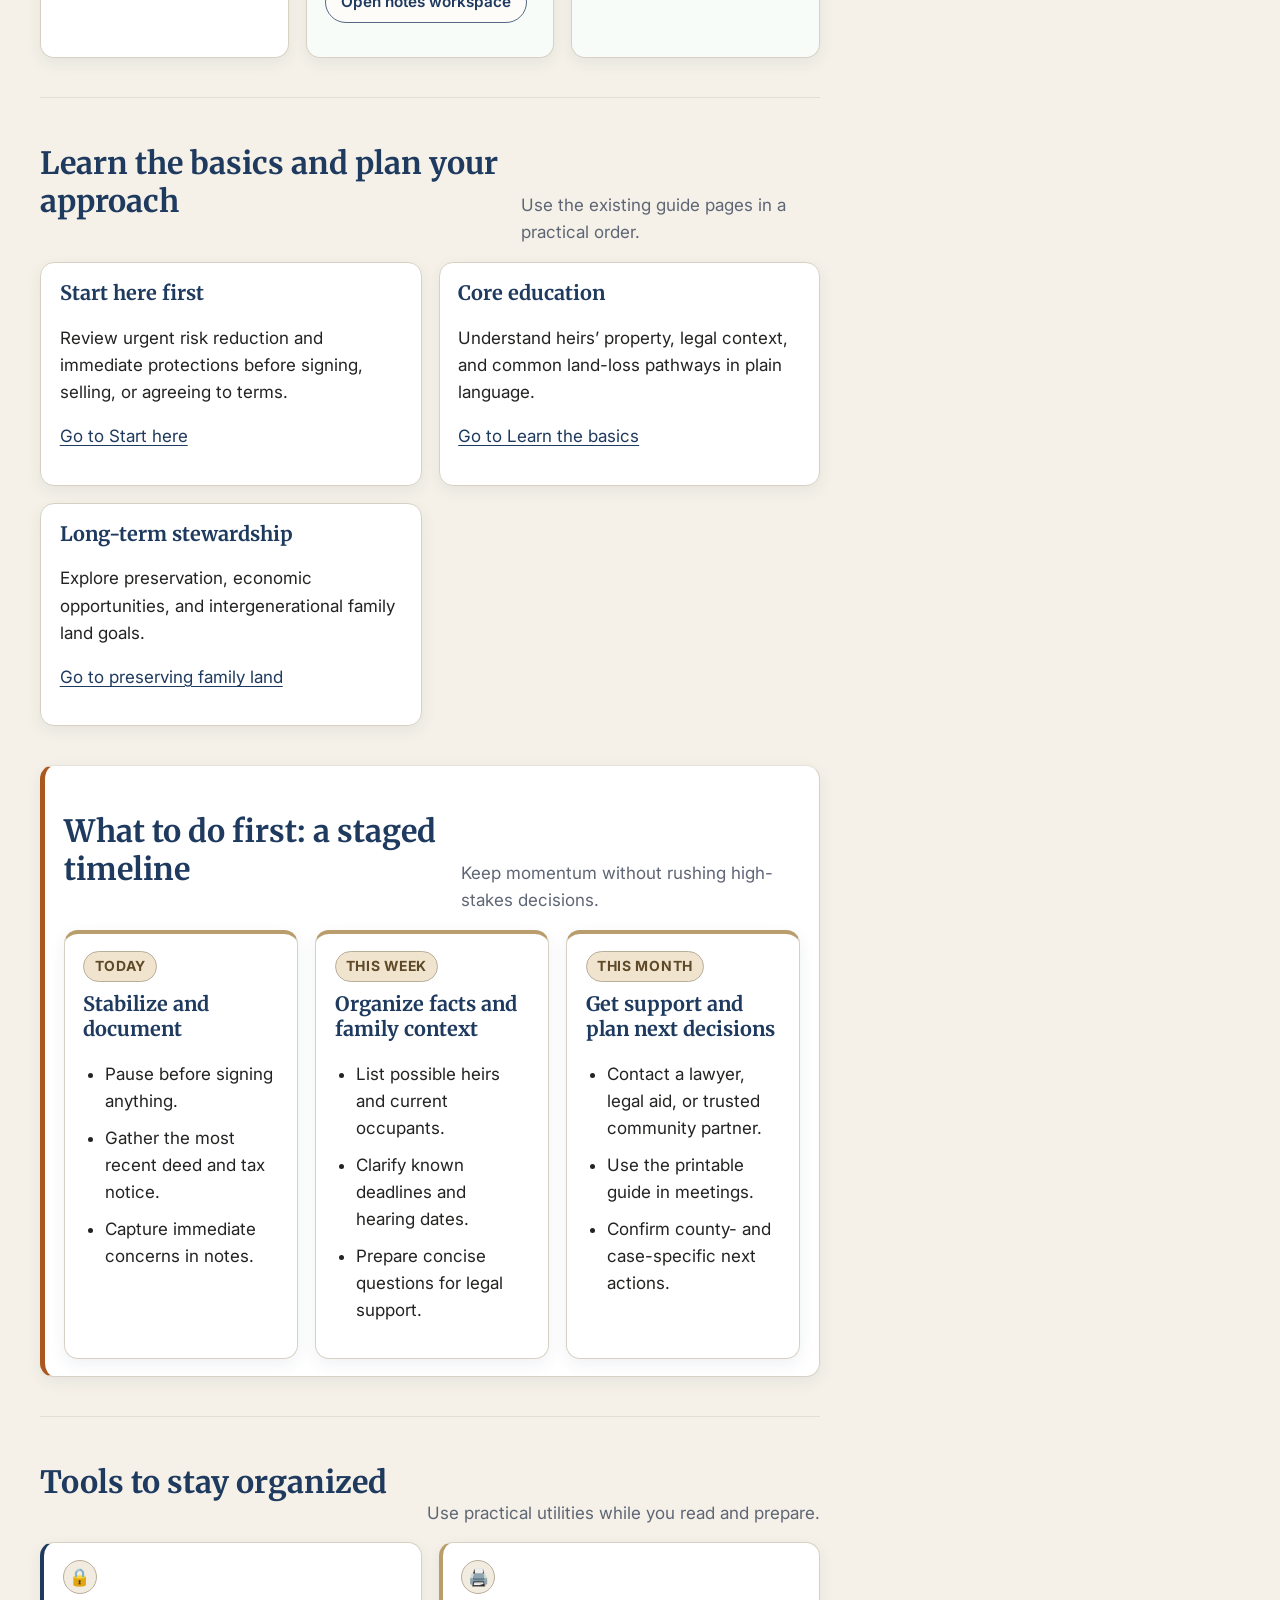
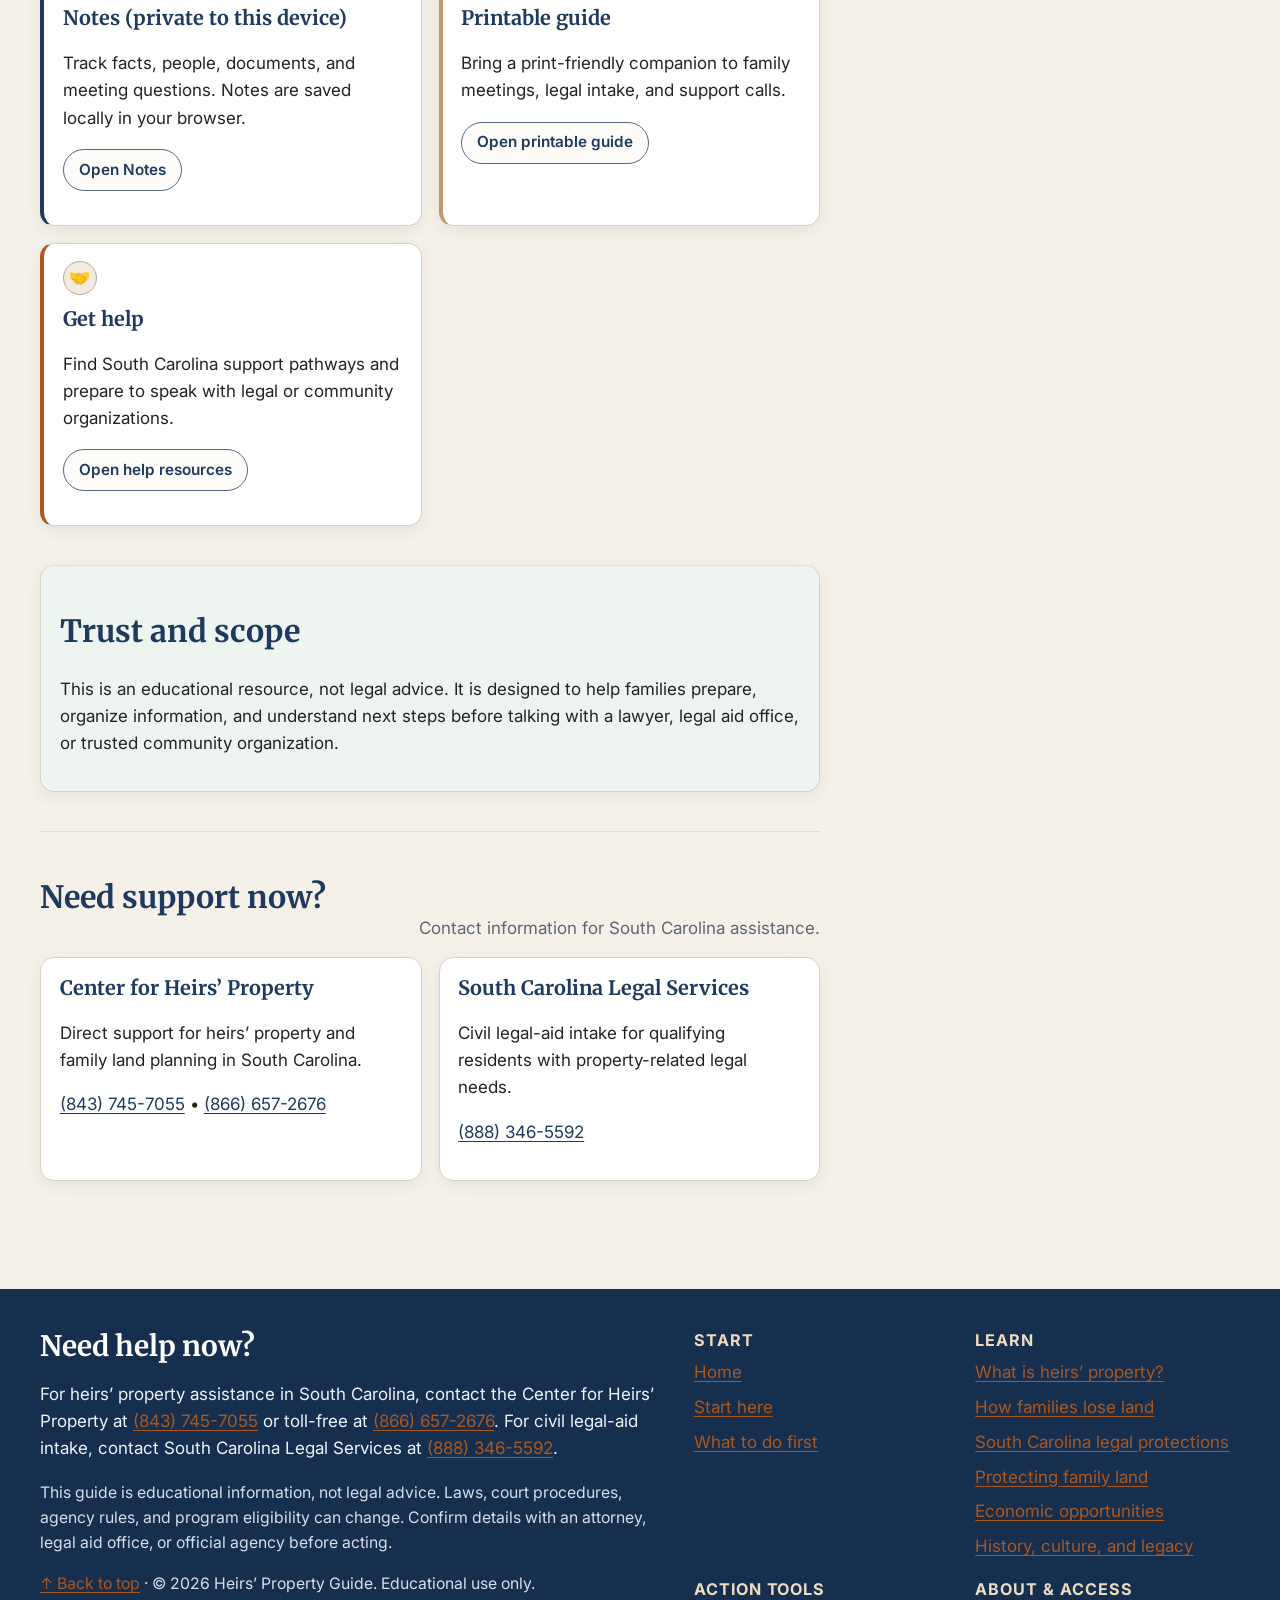
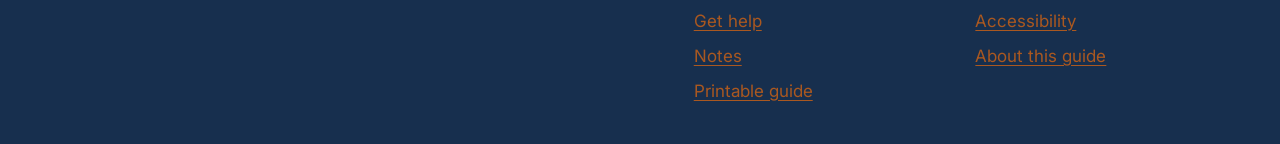
==== commit 5e9c62f7: "Fix accessibility/search, footer fallbacks, and social preview guardrails" ====
--- a/index.html
+++ b/index.html
@@ -186,7 +186,27 @@
     </div>
   </main>
 
-  <footer class="footer" data-shared-footer></footer>
+  <footer class="footer" data-shared-footer>
+    <div class="footer-inner">
+      <section class="footer-emergency">
+        <h2>Need help now?</h2>
+        <p>For heirs’ property assistance in South Carolina, contact the Center for Heirs’ Property at <a href="tel:+18437457055">(843) 745-7055</a> or toll-free at <a href="tel:+18666572676">(866) 657-2676</a>. For civil legal-aid intake, contact South Carolina Legal Services at <a href="tel:+18883465592">(888) 346-5592</a>.</p>
+        <p class="small">This guide is educational information, not legal advice. Laws, court procedures, agency rules, and program eligibility can change. Confirm details with an attorney, legal aid office, or official agency before acting.</p>
+      </section>
+      <nav class="footer-nav" aria-label="Footer sections">
+        <section><h2>Guide links</h2><ul>
+          <li><a href="index.html">Home</a></li>
+          <li><a href="start-here.html">Start here</a></li>
+          <li><a href="what-to-do-first.html">What to do first</a></li>
+          <li><a href="notes.html">Notes</a></li>
+          <li><a href="resources-get-help.html">Get help</a></li>
+          <li><a href="printable-guide.html">Printable guide</a></li>
+          <li><a href="accessibility.html">Accessibility</a></li>
+          <li><a href="about-this-guide.html">About this guide</a></li>
+        </ul></section>
+      </nav>
+    </div>
+  </footer>
   <script src="assets/js/storage.js"></script><script src="assets/js/site.js"></script>
 </body>
 </html>
--- a/assets/css/site.css
+++ b/assets/css/site.css
@@ -38,7 +38,7 @@
   --page-masthead-pad-y: clamp(.95rem, 1.8vw, 1.45rem);
   --utility-masthead-title-size: clamp(1.35rem, 1.85vw, 1.82rem);
   --utility-masthead-pad-y: clamp(.78rem, 1.35vw, 1.08rem);
-  --hero-image-max-width: 420px;
+  --hero-image-max-width: 500px;
   --hero-pad-y-desktop: 2.1rem;
   --hero-pad-y-tablet: 2.1rem;
   --hero-pad-y-mobile: 1.5rem;
@@ -826,7 +826,7 @@
   .layout.with-aside { grid-template-columns: minmax(0,1fr) 300px; }
   .nav-toggle { display: none; }
   .primary-nav { width: auto; margin-left: auto; }
-  .header-actions { display: none; }
+  .header-actions { display: flex; }
   .footer-inner { grid-template-columns: 1.15fr 1fr; }
 }
 
@@ -876,6 +876,14 @@
   .page-head h1 { font-size: clamp(1.35rem, 6.2vw, 1.9rem); line-height: 1.12; margin: .4rem 0 .42rem; max-width: 24ch; }
   .page-head .lead { font-size: .95rem; line-height: 1.42; }
   .hero-layout { gap: .75rem; }
+  .home-hero .hero-layout { display: grid; }
+  .home-hero .hero-content { display: contents; }
+  .home-hero .hero-content > .kicker { order: 1; }
+  .home-hero .hero-content > h1 { order: 2; }
+  .home-hero .hero-content > .lead { order: 3; }
+  .home-hero .hero-visual { order: 4; margin-top: .2rem; }
+  .home-hero .hero-content > .hero-actions { order: 5; }
+  .home-hero .hero-content > .hero-panel { order: 6; }
   .hero-actions { margin-top: .75rem; gap: var(--btn-group-gap); }
   .hero-panel { gap: .45rem .7rem; margin-top: .65rem; padding: .45rem .6rem; }
   .resource-panel,.decision-card,.timeline-step,.card,.site-map-card,.stat-card { padding: .95rem; }
@@ -1057,6 +1065,7 @@
 .mode-action .page-head { background: linear-gradient(165deg, #eff4fb, #eef0f8); }
 .mode-workspace .page-head { background: linear-gradient(165deg, #f1f2fc, #eceef8); }
 .mode-dashboard .page-head { background: linear-gradient(165deg, #eef4fa, #f6f1e7); }
+.mode-dashboard { --brand-mark-base-size: 2.75rem; }
 
 .split-compare { display:grid; gap:1rem; grid-template-columns: repeat(auto-fit,minmax(260px,1fr)); }
 .do-box { border-left:6px solid #1e6f43; background:#f1faf4; }
@@ -1068,4 +1077,3 @@
 .workspace-note { background:#eef1ff; border-left:5px solid #4054a5; }
 .action-group { margin-top:1rem; border:1px dashed var(--line-strong); border-radius: var(--radius); padding:1rem; }
 .danger-button { border-color:#d7a7a7; color:#6b1717; }
-  .home-hero .hero-visual { display: none; }
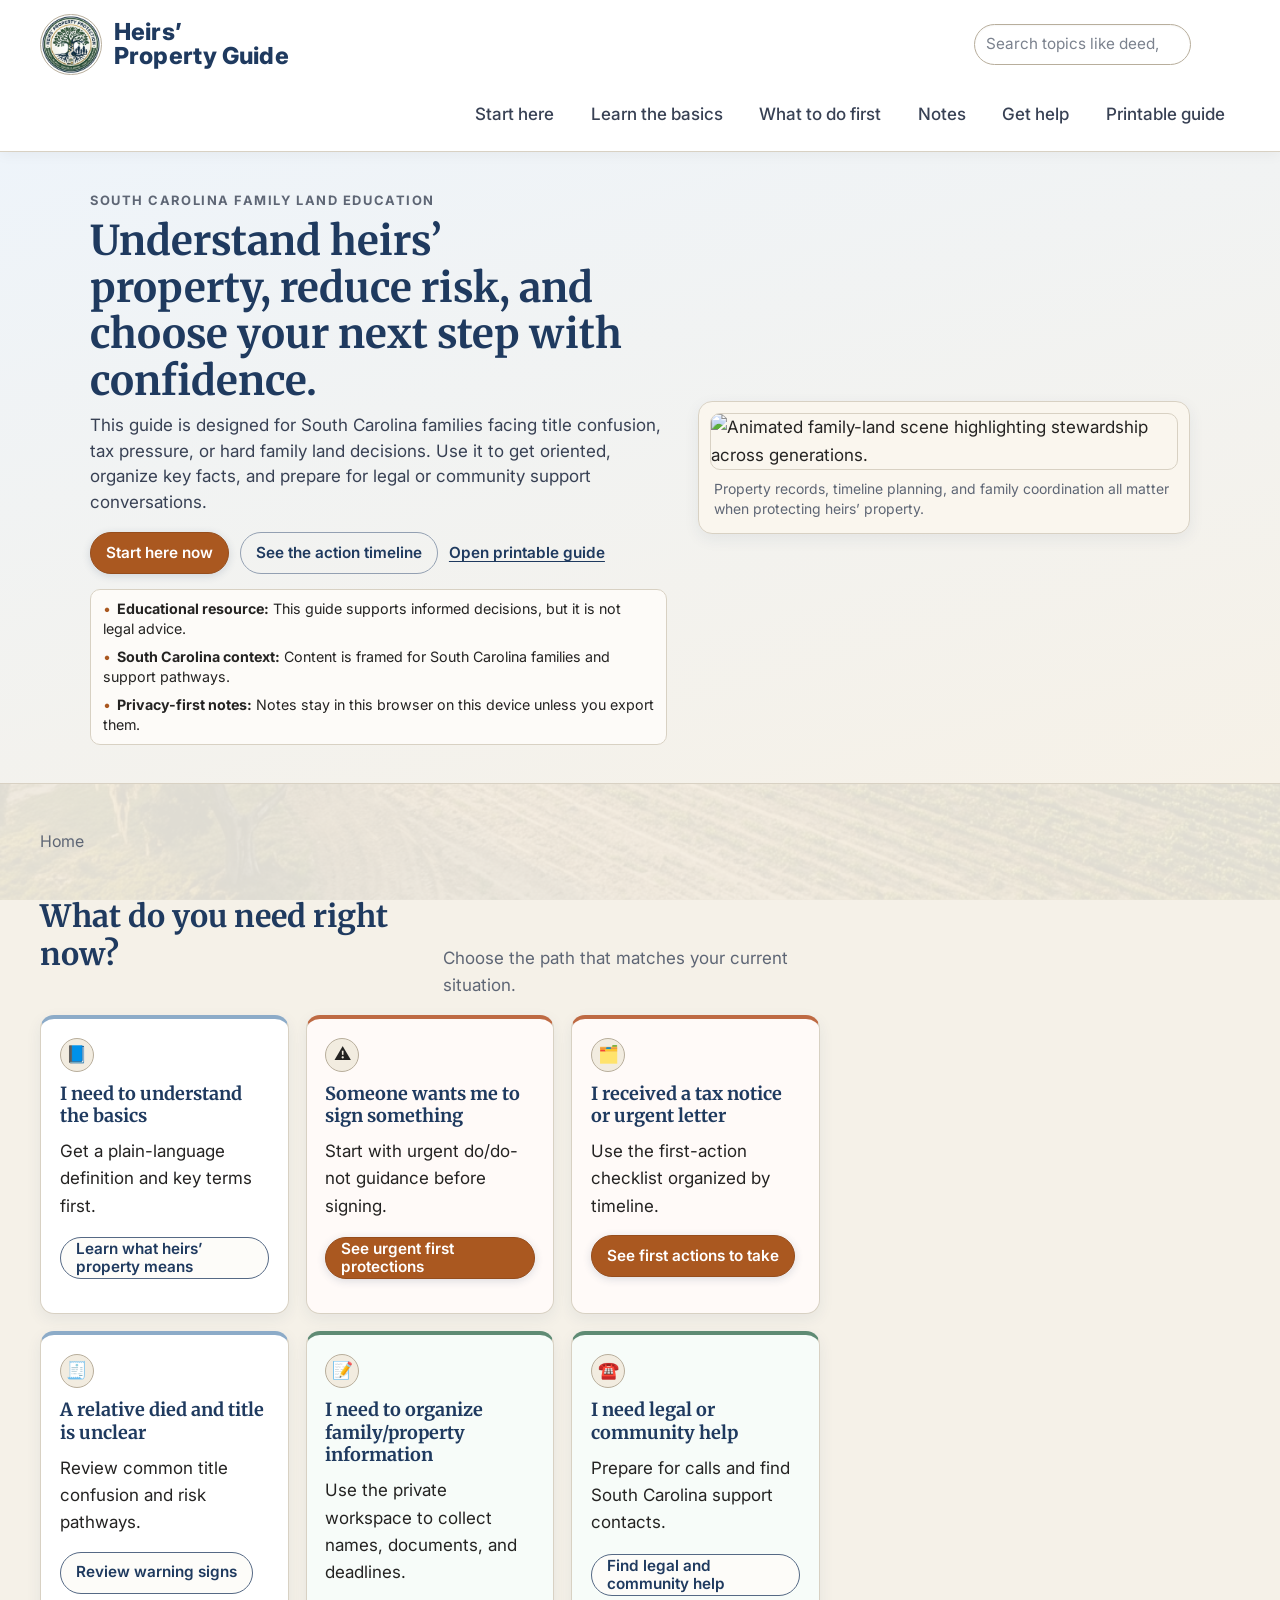
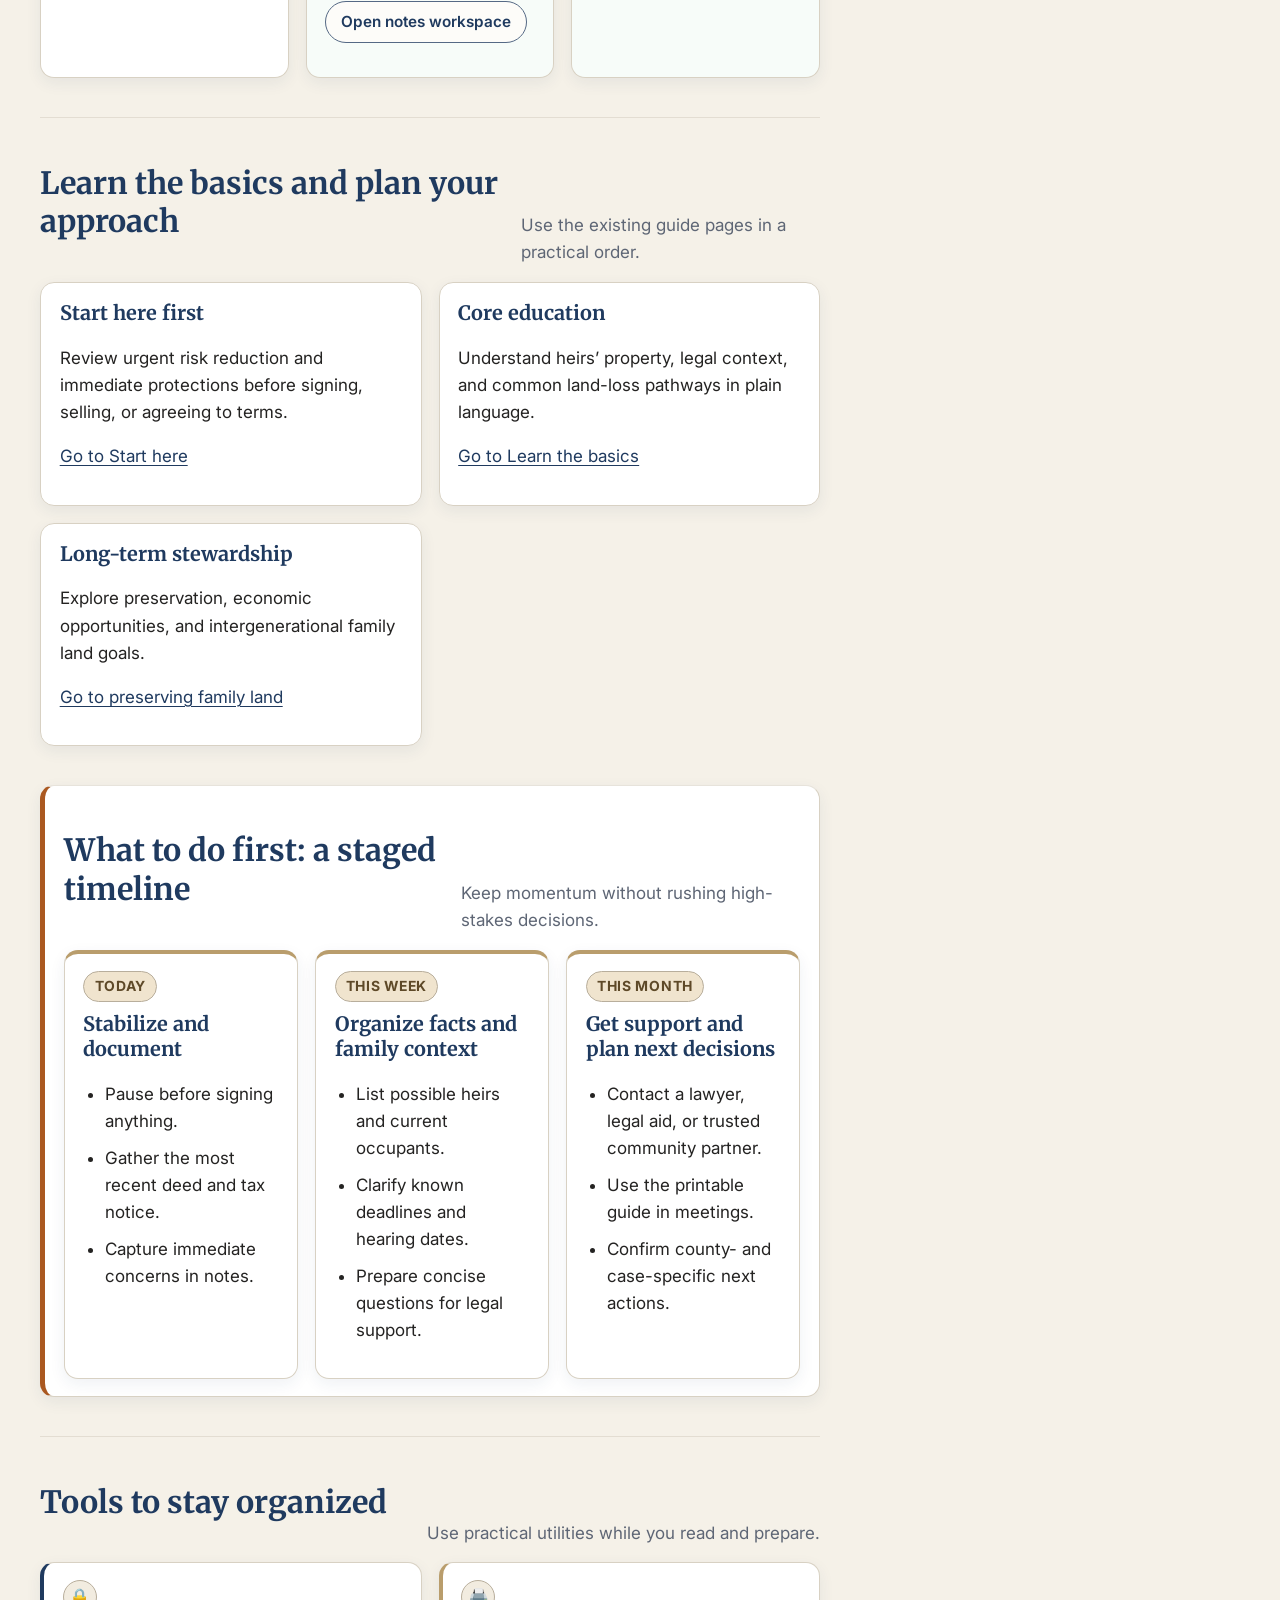
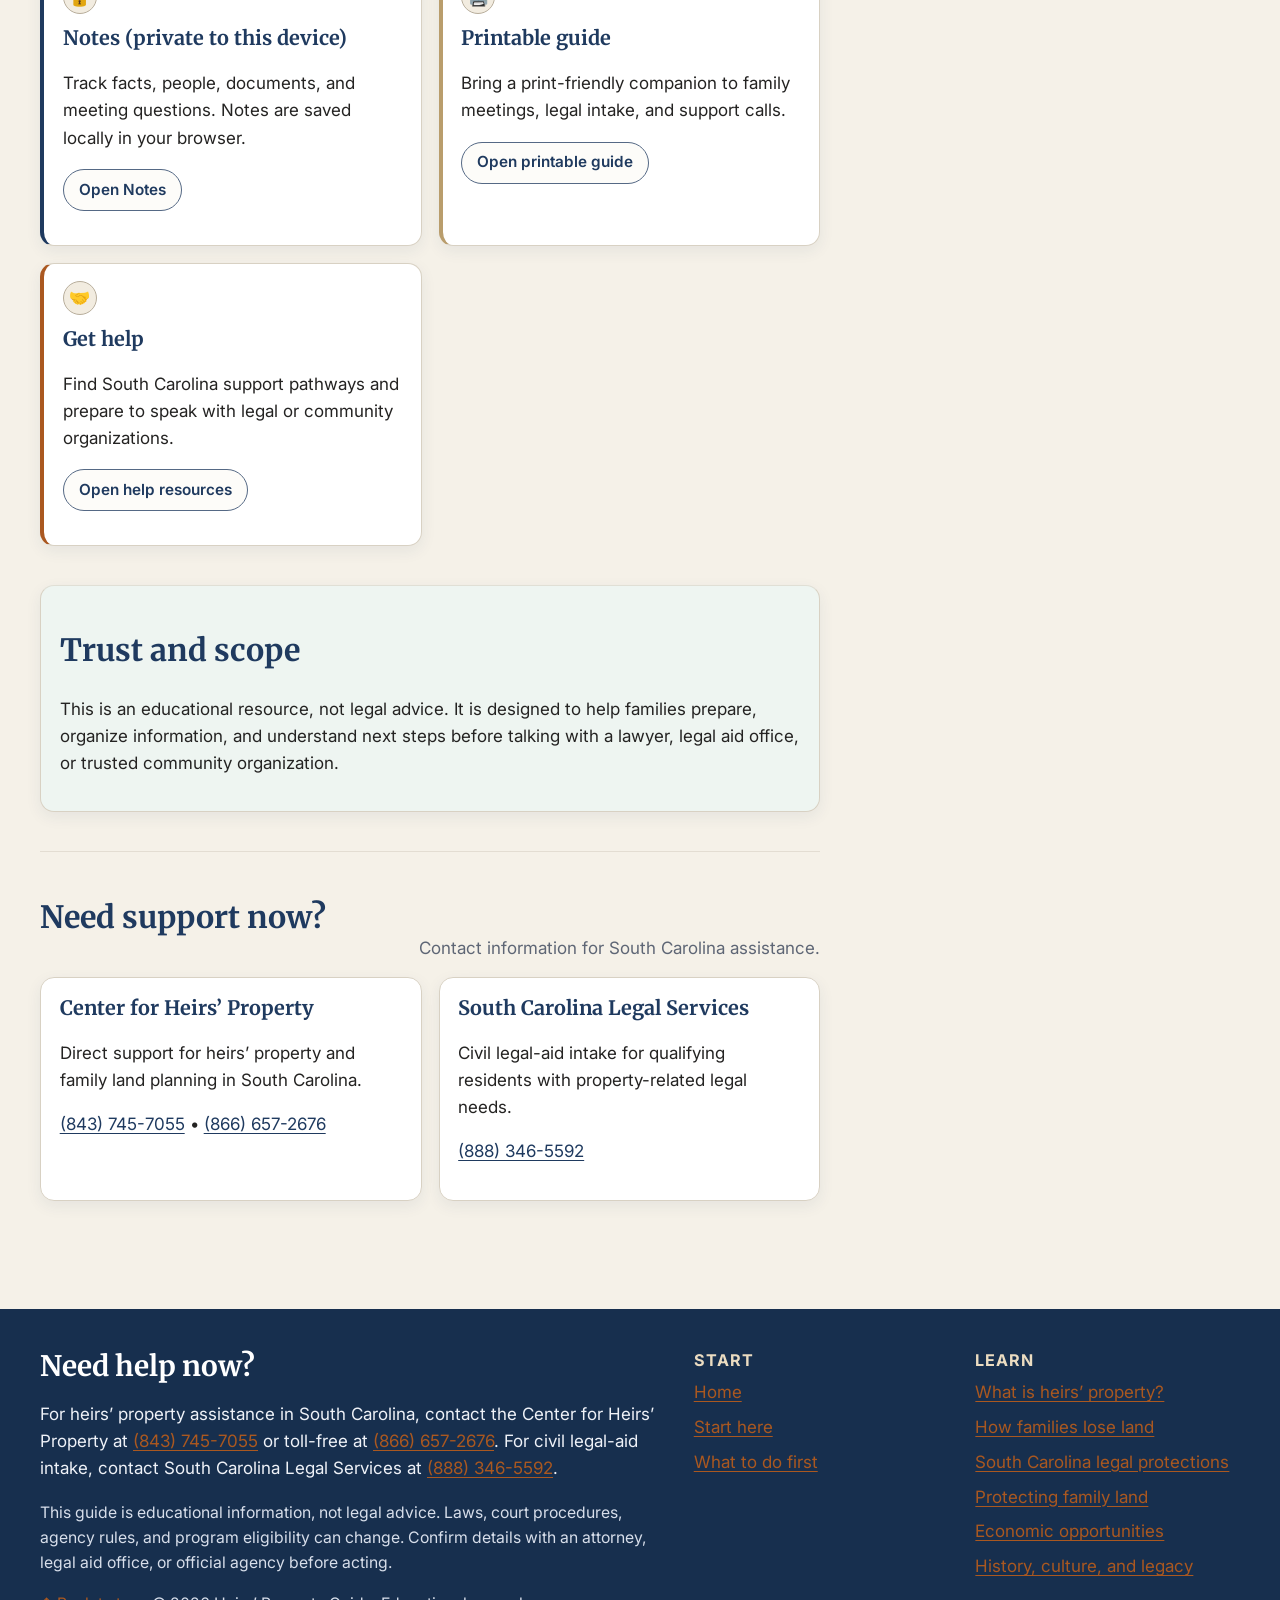
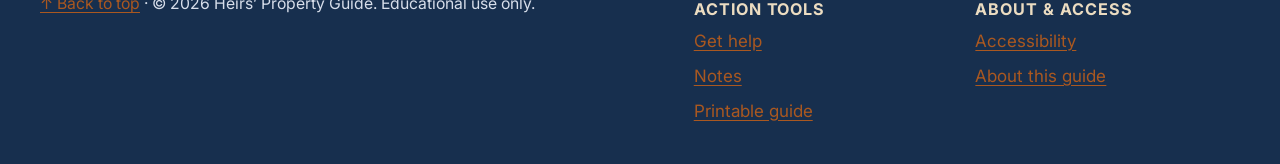
==== commit bda9ca97: "Simplify embedded search header UI" ====
--- a/index.html
+++ b/index.html
@@ -36,7 +36,6 @@
     <div class="header-inner">
       <a class="brand" href="index.html"><img class="brand-mark" src="assets/images/hpseal.png" alt="" aria-hidden="true" width="180" height="180" loading="eager" decoding="async"><span class="brand-text">Heirs’ Property Guide</span></a>
       <div class="header-actions">
-        <a class="top-link" href="resources-get-help.html">Get help</a>
         <button class="nav-toggle" type="button" data-nav-toggle aria-expanded="false" aria-controls="primary-nav">Menu</button>
       </div>
       <nav id="primary-nav" class="primary-nav" data-primary-nav aria-label="Primary"><ul>
--- a/assets/css/site.css
+++ b/assets/css/site.css
@@ -56,9 +56,12 @@
   --btn-group-margin-top: 1rem;
   --img-scale-desktop: 1.1;
   --img-scale-mobile: 1.1;
-  --brand-mark-base-size: 2.2rem;
-  --brand-mark-size-desktop: calc(var(--brand-mark-base-size) * var(--img-scale-desktop));
-  --brand-mark-size-mobile: calc(var(--brand-mark-base-size) * var(--img-scale-mobile));
+  --brand-mark-base-size: 3rem;
+  --brand-mark-size: clamp(var(--brand-mark-base-size), 2.78rem + 1.12vw, 4rem);
+  --brand-mark-size-desktop: var(--brand-mark-size);
+  --brand-mark-size-mobile: var(--brand-mark-size);
+  --brand-text-size: clamp(1.16rem, 1.04rem + .45vw, 1.48rem);
+  --brand-gap: clamp(.45rem, .32rem + .55vw, .88rem);
   --content-image-max-width: 100%;
   --content-image-scale-desktop: var(--img-scale-desktop);
   --content-image-scale-mobile: var(--img-scale-mobile);
@@ -151,18 +154,19 @@
   box-shadow: 0 4px 12px rgba(0, 0, 0, .04);
 }
 .header-inner,.container,.footer-inner,.page-head-inner { width: min(calc(100% - 2rem), var(--max)); margin: 0 auto; }
-.header-inner { display: flex; flex-wrap: wrap; align-items: center; gap: .8rem 1rem; padding: .7rem 0; }
-.brand { display: inline-flex; align-items: center; gap: .75rem; color: var(--primary); text-decoration: none; font-weight: 700; }
+.header-inner { display: flex; flex-wrap: wrap; align-items: center; gap: .78rem 1rem; padding: clamp(.5rem, 1.2vw, .72rem) 0; }
+.brand { display: inline-flex; align-items: center; flex: 1 1 18rem; gap: var(--brand-gap); min-width: 0; color: var(--primary); text-decoration: none; font-weight: 700; }
 .brand-mark {
   display: block;
-  width: clamp(var(--brand-mark-size-mobile), 2.5vw, var(--brand-mark-size-desktop));
-  height: clamp(var(--brand-mark-size-mobile), 2.5vw, var(--brand-mark-size-desktop));
+  flex: 0 0 var(--brand-mark-size);
+  width: var(--brand-mark-size);
+  height: var(--brand-mark-size);
   border-radius: 999px;
   object-fit: contain;
   border: 1px solid var(--line-strong);
   background: transparent;
 }
-.brand-text { letter-spacing: .01em; }
+.brand-text { max-width: 15ch; font-size: var(--brand-text-size); font-weight: 800; line-height: 1.02; letter-spacing: .005em; text-wrap: balance; }
 .header-actions { margin-left: auto; display: flex; align-items: center; gap: .75rem; }
 .top-link,.button,.button-secondary,.button-tertiary,.print-link {
   display: inline-flex;
@@ -329,32 +333,106 @@
   text-decoration: underline;
   text-underline-offset: .2em;
 }
-.search-modal {
-  position: fixed;
-  inset: 0;
-  z-index: 2000;
-  background: rgba(16, 22, 32, .45);
-  padding: 1rem;
-}
-.search-panel {
-  width: min(680px, 100%);
-  margin: 8vh auto 0;
+.sr-only {
+  position: absolute;
+  width: 1px;
+  height: 1px;
+  padding: 0;
+  margin: -1px;
+  overflow: hidden;
+  clip: rect(0, 0, 0, 0);
+  white-space: nowrap;
+  border: 0;
+}
+.site-search {
+  position: relative;
+  flex: 0 1 12.75rem;
+  min-width: min(100%, 9.375rem);
+  margin: 0;
+}
+.site-search-control { position: relative; }
+.site-search input[type="search"] {
+  width: 100%;
+  min-height: 36px;
+  padding: .42rem .68rem;
+  border: 1px solid var(--line-strong);
+  border-radius: 999px;
+  background: color-mix(in srgb, var(--surface) 94%, #fff 6%);
+  color: var(--text);
+  font: inherit;
+  font-size: .9rem;
+  box-shadow: inset 0 1px 2px rgba(0, 0, 0, .04);
+}
+.site-search input[type="search"]::placeholder { color: color-mix(in srgb, var(--muted) 82%, #fff 18%); }
+.site-search input[type="search"]:focus-visible {
+  outline: 3px solid var(--focus);
+  outline-offset: 3px;
+  border-color: var(--primary);
+}
+.site-search-panel {
+  position: absolute;
+  top: calc(100% + .4rem);
+  right: 0;
+  z-index: 1100;
+  width: min(25rem, calc(100vw - 2rem));
+  max-height: min(24rem, 70vh);
+  overflow-y: auto;
   background: var(--surface);
   border: 1px solid var(--line);
-  border-radius: var(--radius);
+  border-radius: .9rem;
   box-shadow: var(--shadow-md);
-  padding: 1rem 1.1rem;
-}
-.search-panel-head {
-  display: flex;
-  align-items: center;
-  justify-content: space-between;
-  gap: .75rem;
-}
-.search-panel h2 { margin: 0; font-size: 1.2rem; }
-.search-panel input {
-  margin-top: .35rem;
-  margin-bottom: .9rem;
+  padding: .45rem;
+}
+.search-result-list {
+  list-style: none;
+  margin: 0;
+  padding: 0;
+}
+.search-result-item + .search-result-item { border-top: 1px solid var(--line); }
+.search-result-link {
+  display: block;
+  padding: .62rem .68rem;
+  border-radius: .65rem;
+  color: var(--text);
+  text-decoration: none;
+}
+.search-result-link:hover,
+.search-result-link:focus-visible {
+  background: color-mix(in srgb, var(--accent-soft) 38%, var(--surface) 62%);
+  color: var(--text);
+  outline: none;
+}
+.search-result-link:focus-visible {
+  box-shadow: 0 0 0 3px var(--focus);
+}
+.search-result-title {
+  display: block;
+  color: var(--primary);
+  font-size: .94rem;
+  font-weight: 700;
+  line-height: 1.25;
+}
+.search-result-snippet {
+  display: block;
+  margin-top: .18rem;
+  color: var(--muted);
+  font-size: .84rem;
+  line-height: 1.35;
+}
+.search-result-url {
+  display: block;
+  margin-top: .18rem;
+  color: var(--link);
+  font-size: .76rem;
+  line-height: 1.25;
+  overflow-wrap: anywhere;
+}
+.search-empty {
+  margin: 0;
+  padding: .68rem .72rem;
+  color: var(--muted);
+  font-size: .88rem;
+  line-height: 1.35;
 }
 .button {
   background: var(--secondary);
@@ -770,6 +848,8 @@
     padding-top: .55rem;
   }
   .top-link { display: none; }
+  .header-actions { flex: 1 1 auto; justify-content: flex-end; }
+  .site-search { flex: 1 1 min(13.5rem, 100%); max-width: 15rem; }
   .primary-nav ul { flex-direction: column; }
   .primary-nav a { width: 100%; border-radius: .8rem; }
   .section-header { flex-direction: column; align-items: flex-start; }
@@ -815,7 +895,7 @@
     --content-image-scale-desktop: var(--img-scale-desktop);
   }
   .brand {
-    min-height: calc(var(--brand-mark-size-desktop) + .2rem);
+    min-height: calc(var(--brand-mark-size-desktop) + .15rem);
   }
   .hero-layout { grid-template-columns: minmax(0, 1.08fr) minmax(300px, .92fr); }
   .hero-visual {
@@ -840,10 +920,17 @@
     --btn-pad-x: .82rem;
     --btn-font-size: .87rem;
   }
-  .brand-mark {
-    width: clamp(calc(var(--brand-mark-base-size) * 1.1), 8.5vw, calc(var(--brand-mark-base-size) * 1.15));
-    height: clamp(calc(var(--brand-mark-base-size) * 1.1), 8.5vw, calc(var(--brand-mark-base-size) * 1.15));
-  }
+  :root {
+    --brand-mark-size: clamp(3rem, 2.8rem + 1.25vw, 3.35rem);
+    --brand-text-size: clamp(1.12rem, 1rem + 1vw, 1.28rem);
+    --brand-gap: clamp(.42rem, 1.6vw, .62rem);
+  }
+  .brand { flex-basis: 16rem; }
+  .header-actions { width: 100%; margin-left: 0; }
+  .site-search { order: 2; flex: 1 1 100%; max-width: none; }
+  .nav-toggle { order: 1; margin-left: auto; }
+  .site-search-panel { left: 0; right: auto; width: min(100%, calc(100vw - 1rem)); }
+  .brand-text { max-width: 10.9rem; }
   .hero-visual img,
   .hero-image img,
   .feature-image img,
@@ -852,7 +939,6 @@
   }
   html { font-size: 17px; }
   .site-header { position: static; }
-  .brand-text { font-size: .95rem; }
   .mobile-help-strip-inner { flex-direction: column; align-items: stretch; }
   .mobile-help-actions { width: 100%; }
   .mobile-help-actions a { flex: 1; }
@@ -881,8 +967,8 @@
   .home-hero .hero-content > .kicker { order: 1; }
   .home-hero .hero-content > h1 { order: 2; }
   .home-hero .hero-content > .lead { order: 3; }
-  .home-hero .hero-visual { order: 4; margin-top: .2rem; }
-  .home-hero .hero-content > .hero-actions { order: 5; }
+  .home-hero .hero-content > .hero-actions { order: 4; }
+  .home-hero .hero-visual { order: 5; margin-top: .2rem; }
   .home-hero .hero-content > .hero-panel { order: 6; }
   .hero-actions { margin-top: .75rem; gap: var(--btn-group-gap); }
   .hero-panel { gap: .45rem .7rem; margin-top: .65rem; padding: .45rem .6rem; }
@@ -965,10 +1051,13 @@
     --content-image-scale-mobile: var(--img-scale-mobile);
   }
   html { font-size: 16px; }
-  .brand-mark {
-    width: clamp(calc(var(--brand-mark-base-size) * 1.1), 10.5vw, calc(var(--brand-mark-base-size) * 1.12));
-    height: clamp(calc(var(--brand-mark-base-size) * 1.1), 10.5vw, calc(var(--brand-mark-base-size) * 1.12));
-  }
+  :root {
+    --brand-mark-size: clamp(3rem, 14vw, 3.25rem);
+    --brand-text-size: clamp(1.18rem, 3.5vw, 1.22rem);
+    --brand-gap: .42rem;
+  }
+  .brand { flex-basis: 14.75rem; }
+  .brand-text { max-width: 9.8rem; }
   .kicker { letter-spacing: .08em; }
   .page-wrap { padding-top: 1.6rem; }
 }
@@ -1065,7 +1154,7 @@
 .mode-action .page-head { background: linear-gradient(165deg, #eff4fb, #eef0f8); }
 .mode-workspace .page-head { background: linear-gradient(165deg, #f1f2fc, #eceef8); }
 .mode-dashboard .page-head { background: linear-gradient(165deg, #eef4fa, #f6f1e7); }
-.mode-dashboard { --brand-mark-base-size: 2.75rem; }
+.mode-dashboard { --brand-mark-base-size: 3rem; }
 
 .split-compare { display:grid; gap:1rem; grid-template-columns: repeat(auto-fit,minmax(260px,1fr)); }
 .do-box { border-left:6px solid #1e6f43; background:#f1faf4; }
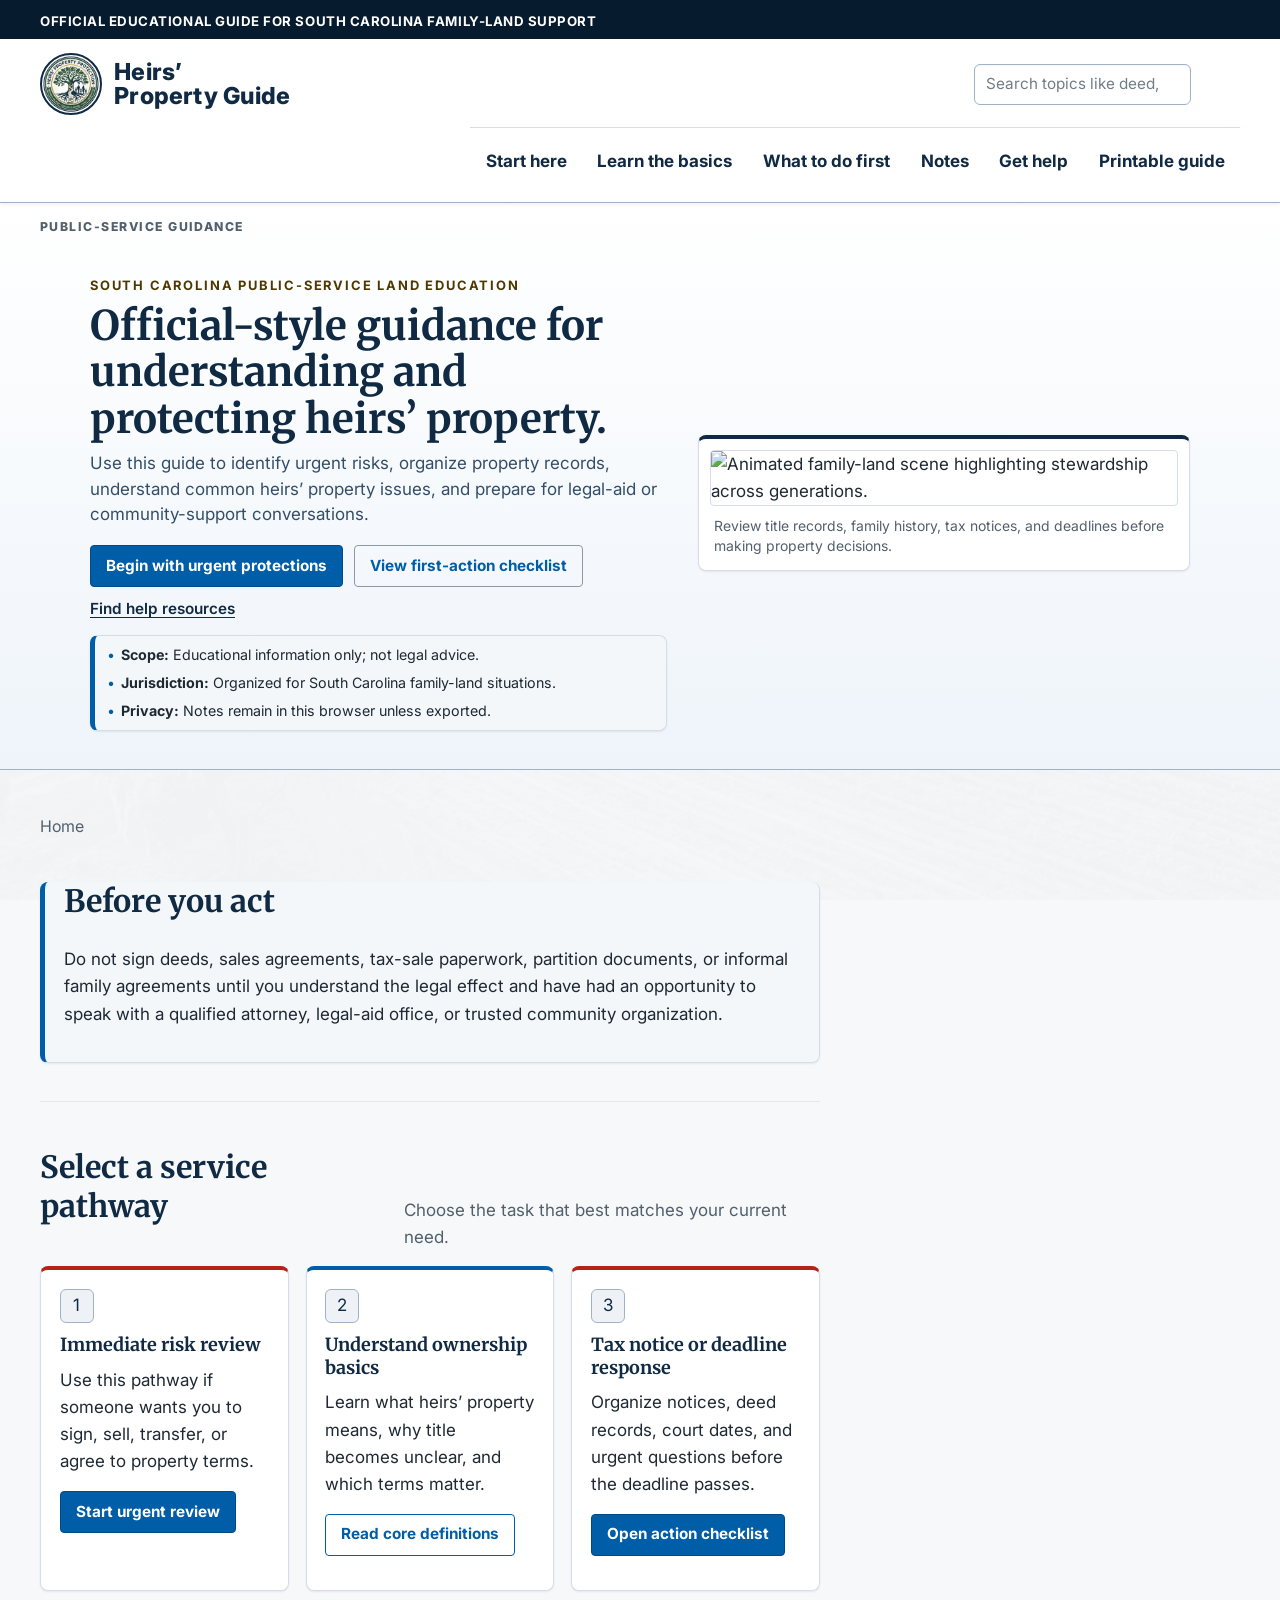
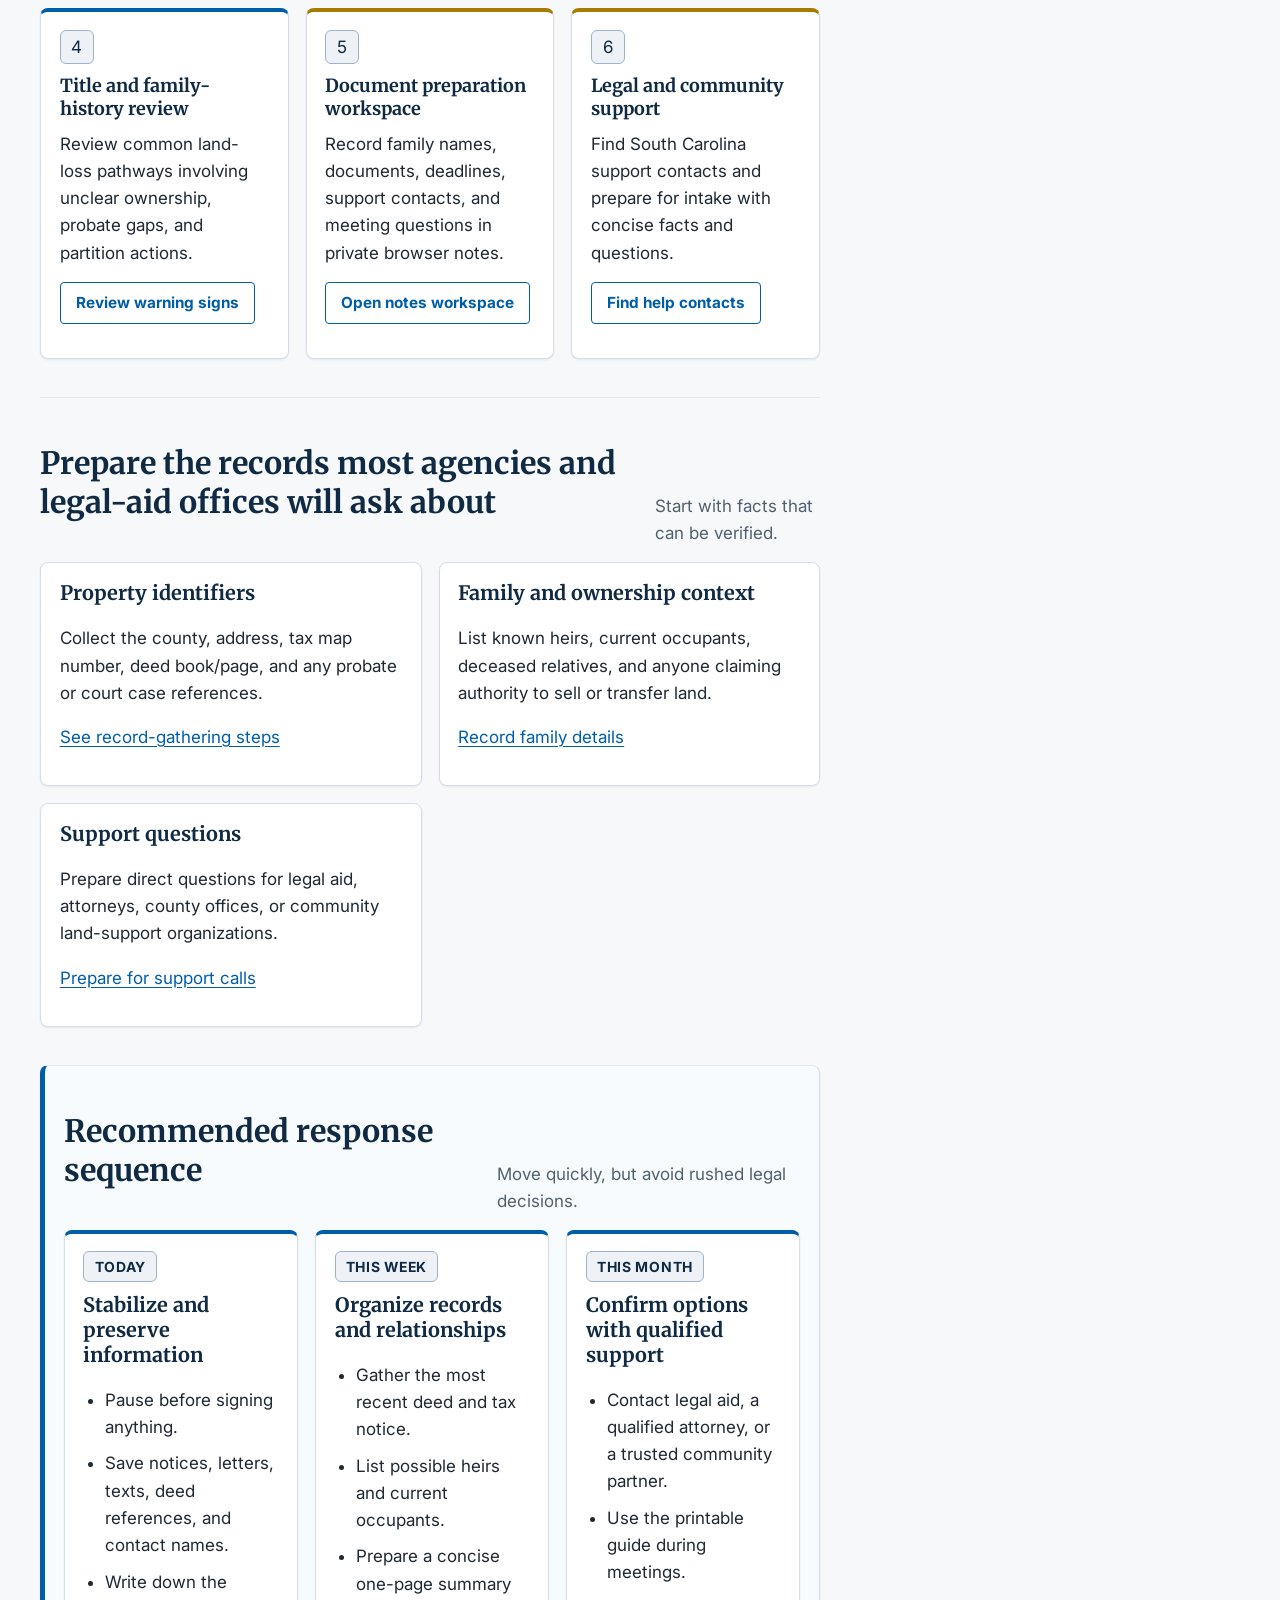
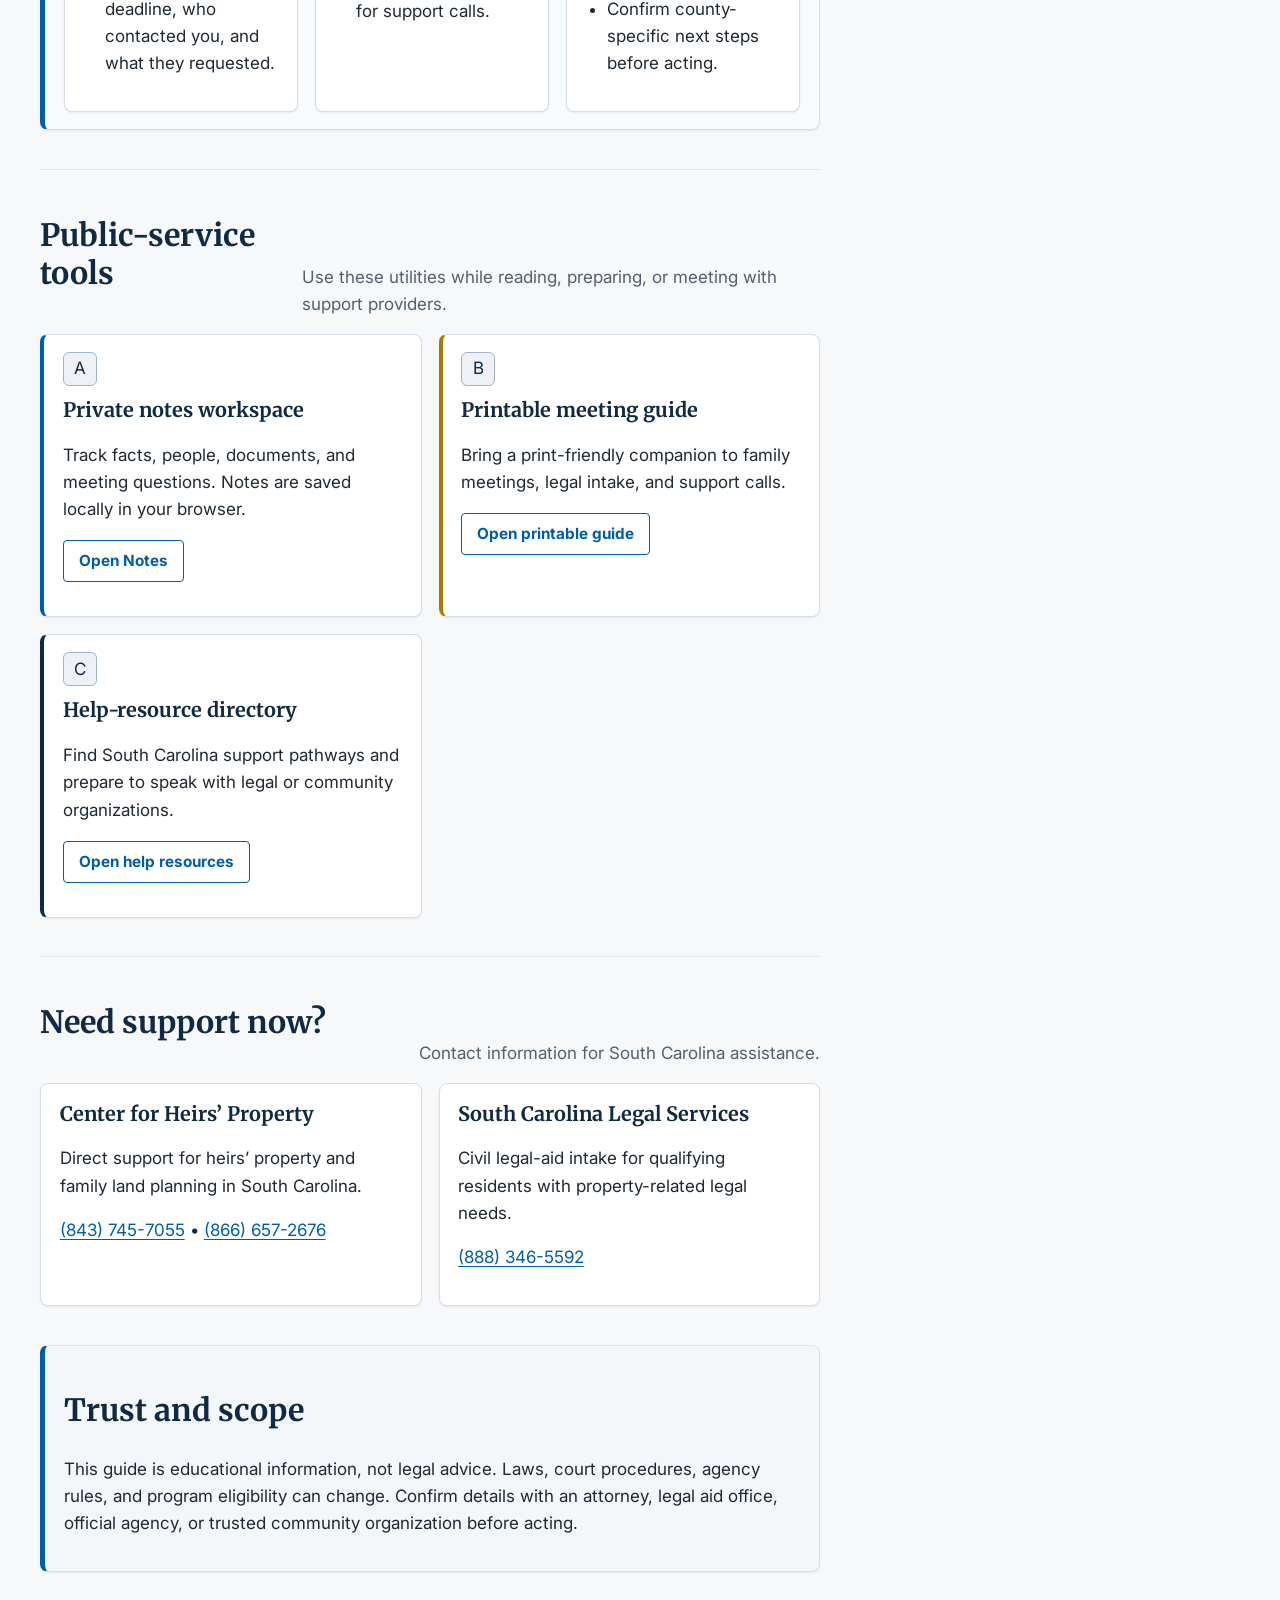
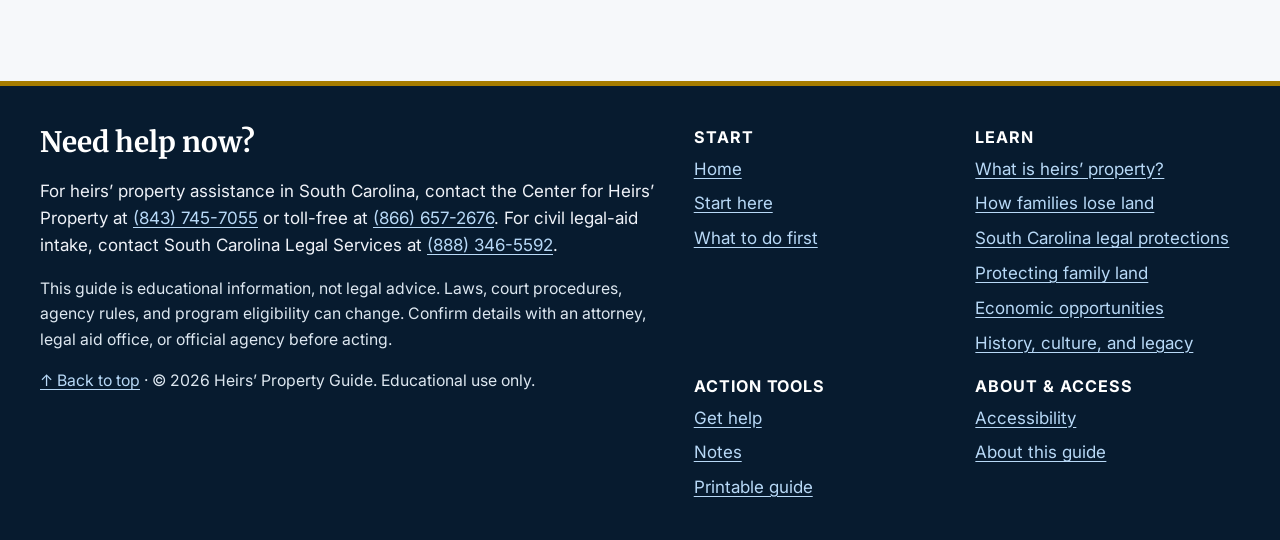
==== commit 9a43bce5: "Restructure homepage for government-style service layout" ====
--- a/index.html
+++ b/index.html
@@ -53,23 +53,23 @@
     <div class="page-head-inner">
       <div class="hero-layout">
         <div class="hero-content">
-          <p class="kicker">South Carolina family land education</p>
-          <h1>Understand heirs’ property, reduce risk, and choose your next step with confidence.</h1>
-          <p class="lead">This guide is designed for South Carolina families facing title confusion, tax pressure, or hard family land decisions. Use it to get oriented, organize key facts, and prepare for legal or community support conversations.</p>
+          <p class="kicker">South Carolina public-service land education</p>
+          <h1>Official-style guidance for understanding and protecting heirs’ property.</h1>
+          <p class="lead">Use this guide to identify urgent risks, organize property records, understand common heirs’ property issues, and prepare for legal-aid or community-support conversations.</p>
           <div class="hero-actions no-print">
-            <a class="button" href="start-here.html">Start here now</a>
-            <a class="button-secondary" href="what-to-do-first.html">See the action timeline</a>
-            <a class="button-tertiary hero-tertiary-link" href="printable-guide.html">Open printable guide</a>
+            <a class="button" href="start-here.html">Begin with urgent protections</a>
+            <a class="button-secondary" href="what-to-do-first.html">View first-action checklist</a>
+            <a class="button-tertiary hero-tertiary-link" href="resources-get-help.html">Find help resources</a>
           </div>
-          <div class="hero-panel" aria-label="Important guidance">
-            <p class="hero-panel-item"><strong>Educational resource:</strong> This guide supports informed decisions, but it is not legal advice.</p>
-            <p class="hero-panel-item"><strong>South Carolina context:</strong> Content is framed for South Carolina families and support pathways.</p>
-            <p class="hero-panel-item"><strong>Privacy-first notes:</strong> Notes stay in this browser on this device unless you export them.</p>
+          <div class="hero-panel" aria-label="Official guidance notice">
+            <p class="hero-panel-item"><strong>Scope:</strong> Educational information only; not legal advice.</p>
+            <p class="hero-panel-item"><strong>Jurisdiction:</strong> Organized for South Carolina family-land situations.</p>
+            <p class="hero-panel-item"><strong>Privacy:</strong> Notes remain in this browser unless exported.</p>
           </div>
         </div>
         <figure class="hero-visual" aria-label="Land stewardship records visual">
           <img src="assets/images/HPfamilyland.gif" alt="Animated family-land scene highlighting stewardship across generations." width="1000" height="552" loading="eager" decoding="async">
-          <figcaption>Property records, timeline planning, and family coordination all matter when protecting heirs’ property.</figcaption>
+          <figcaption>Review title records, family history, tax notices, and deadlines before making property decisions.</figcaption>
         </figure>
       </div>
     </div>
@@ -81,64 +81,69 @@
       <div class="layout">
         <article class="page-main">
 
-          <section class="section" aria-labelledby="urgent-needs">
-            <div class="section-header">
-              <h2 id="urgent-needs">What do you need right now?</h2>
-              <p>Choose the path that matches your current situation.</p>
+          <section class="section notice-bar" aria-labelledby="official-notice-title">
+            <h2 id="official-notice-title">Before you act</h2>
+            <p>Do not sign deeds, sales agreements, tax-sale paperwork, partition documents, or informal family agreements until you understand the legal effect and have had an opportunity to speak with a qualified attorney, legal-aid office, or trusted community organization.</p>
+          </section>
+
+          <section class="section" aria-labelledby="service-directory-title">
+            <div class="section-header">
+              <h2 id="service-directory-title">Select a service pathway</h2>
+              <p>Choose the task that best matches your current need.</p>
             </div>
             <div class="triage-grid">
-              <article class="decision-card card-standard"><span class="card-icon" aria-hidden="true">📘</span><h3>I need to understand the basics</h3><p>Get a plain-language definition and key terms first.</p><p><a class="button-secondary" href="what-is-heirs-property.html">Learn what heirs’ property means</a></p></article>
-              <article class="decision-card card-urgent"><span class="card-icon" aria-hidden="true">⚠️</span><h3>Someone wants me to sign something</h3><p>Start with urgent do/do-not guidance before signing.</p><p><a class="button" href="start-here.html">See urgent first protections</a></p></article>
-              <article class="decision-card card-urgent"><span class="card-icon" aria-hidden="true">🗂️</span><h3>I received a tax notice or urgent letter</h3><p>Use the first-action checklist organized by timeline.</p><p><a class="button" href="what-to-do-first.html">See first actions to take</a></p></article>
-              <article class="decision-card card-standard"><span class="card-icon" aria-hidden="true">🧾</span><h3>A relative died and title is unclear</h3><p>Review common title confusion and risk pathways.</p><p><a class="button-secondary" href="how-families-lose-land.html">Review warning signs</a></p></article>
-              <article class="decision-card card-utility"><span class="card-icon" aria-hidden="true">📝</span><h3>I need to organize family/property information</h3><p>Use the private workspace to collect names, documents, and deadlines.</p><p><a class="button-secondary" href="notes.html">Open notes workspace</a></p></article>
-              <article class="decision-card card-utility"><span class="card-icon" aria-hidden="true">☎️</span><h3>I need legal or community help</h3><p>Prepare for calls and find South Carolina support contacts.</p><p><a class="button-secondary" href="resources-get-help.html">Find legal and community help</a></p></article>
-            </div>
-          </section>
-
-          <section class="section" aria-labelledby="learn-overview">
-            <div class="section-header">
-              <h2 id="learn-overview">Learn the basics and plan your approach</h2>
-              <p>Use the existing guide pages in a practical order.</p>
+              <article class="decision-card card-urgent"><span class="card-icon" aria-hidden="true">1</span><h3>Immediate risk review</h3><p>Use this pathway if someone wants you to sign, sell, transfer, or agree to property terms.</p><p><a class="button" href="start-here.html">Start urgent review</a></p></article>
+              <article class="decision-card card-standard"><span class="card-icon" aria-hidden="true">2</span><h3>Understand ownership basics</h3><p>Learn what heirs’ property means, why title becomes unclear, and which terms matter.</p><p><a class="button-secondary" href="what-is-heirs-property.html">Read core definitions</a></p></article>
+              <article class="decision-card card-urgent"><span class="card-icon" aria-hidden="true">3</span><h3>Tax notice or deadline response</h3><p>Organize notices, deed records, court dates, and urgent questions before the deadline passes.</p><p><a class="button" href="what-to-do-first.html">Open action checklist</a></p></article>
+              <article class="decision-card card-standard"><span class="card-icon" aria-hidden="true">4</span><h3>Title and family-history review</h3><p>Review common land-loss pathways involving unclear ownership, probate gaps, and partition actions.</p><p><a class="button-secondary" href="how-families-lose-land.html">Review warning signs</a></p></article>
+              <article class="decision-card card-utility"><span class="card-icon" aria-hidden="true">5</span><h3>Document preparation workspace</h3><p>Record family names, documents, deadlines, support contacts, and meeting questions in private browser notes.</p><p><a class="button-secondary" href="notes.html">Open notes workspace</a></p></article>
+              <article class="decision-card card-utility"><span class="card-icon" aria-hidden="true">6</span><h3>Legal and community support</h3><p>Find South Carolina support contacts and prepare for intake with concise facts and questions.</p><p><a class="button-secondary" href="resources-get-help.html">Find help contacts</a></p></article>
+            </div>
+          </section>
+
+          <section class="section" aria-labelledby="records-title">
+            <div class="section-header">
+              <h2 id="records-title">Prepare the records most agencies and legal-aid offices will ask about</h2>
+              <p>Start with facts that can be verified.</p>
             </div>
             <div class="learn-grid">
-              <article class="resource-panel"><h3>Start here first</h3><p>Review urgent risk reduction and immediate protections before signing, selling, or agreeing to terms.</p><p><a href="start-here.html">Go to Start here</a></p></article>
-              <article class="resource-panel"><h3>Core education</h3><p>Understand heirs’ property, legal context, and common land-loss pathways in plain language.</p><p><a href="what-is-heirs-property.html">Go to Learn the basics</a></p></article>
-              <article class="resource-panel"><h3>Long-term stewardship</h3><p>Explore preservation, economic opportunities, and intergenerational family land goals.</p><p><a href="protecting-preserving-family-land.html">Go to preserving family land</a></p></article>
+              <article class="resource-panel"><h3>Property identifiers</h3><p>Collect the county, address, tax map number, deed book/page, and any probate or court case references.</p><p><a href="what-to-do-first.html">See record-gathering steps</a></p></article>
+              <article class="resource-panel"><h3>Family and ownership context</h3><p>List known heirs, current occupants, deceased relatives, and anyone claiming authority to sell or transfer land.</p><p><a href="notes.html">Record family details</a></p></article>
+              <article class="resource-panel"><h3>Support questions</h3><p>Prepare direct questions for legal aid, attorneys, county offices, or community land-support organizations.</p><p><a href="resources-get-help.html">Prepare for support calls</a></p></article>
             </div>
           </section>
 
           <section class="section callout" aria-labelledby="timeline-title">
             <div class="section-header">
-              <h2 id="timeline-title">What to do first: a staged timeline</h2>
-              <p>Keep momentum without rushing high-stakes decisions.</p>
+              <h2 id="timeline-title">Recommended response sequence</h2>
+              <p>Move quickly, but avoid rushed legal decisions.</p>
             </div>
             <div class="timeline-steps">
               <article class="timeline-step">
                 <span class="step-label">Today</span>
-                <h3>Stabilize and document</h3>
+                <h3>Stabilize and preserve information</h3>
                 <ul class="plain-list">
                   <li>Pause before signing anything.</li>
-                  <li>Gather the most recent deed and tax notice.</li>
-                  <li>Capture immediate concerns in notes.</li>
+                  <li>Save notices, letters, texts, deed references, and contact names.</li>
+                  <li>Write down the deadline, who contacted you, and what they requested.</li>
                 </ul>
               </article>
               <article class="timeline-step">
                 <span class="step-label">This week</span>
-                <h3>Organize facts and family context</h3>
+                <h3>Organize records and relationships</h3>
                 <ul class="plain-list">
+                  <li>Gather the most recent deed and tax notice.</li>
                   <li>List possible heirs and current occupants.</li>
-                  <li>Clarify known deadlines and hearing dates.</li>
-                  <li>Prepare concise questions for legal support.</li>
+                  <li>Prepare a concise one-page summary for support calls.</li>
                 </ul>
               </article>
               <article class="timeline-step">
                 <span class="step-label">This month</span>
-                <h3>Get support and plan next decisions</h3>
+                <h3>Confirm options with qualified support</h3>
                 <ul class="plain-list">
-                  <li>Contact a lawyer, legal aid, or trusted community partner.</li>
-                  <li>Use the printable guide in meetings.</li>
-                  <li>Confirm county- and case-specific next actions.</li>
+                  <li>Contact legal aid, a qualified attorney, or a trusted community partner.</li>
+                  <li>Use the printable guide during meetings.</li>
+                  <li>Confirm county-specific next steps before acting.</li>
                 </ul>
               </article>
             </div>
@@ -146,19 +151,14 @@
 
           <section class="section" aria-labelledby="tools-title">
             <div class="section-header">
-              <h2 id="tools-title">Tools to stay organized</h2>
-              <p>Use practical utilities while you read and prepare.</p>
+              <h2 id="tools-title">Public-service tools</h2>
+              <p>Use these utilities while reading, preparing, or meeting with support providers.</p>
             </div>
             <div class="tools-grid">
-              <article class="resource-panel tool-panel"><span class="card-icon" aria-hidden="true">🔒</span><h3>Notes (private to this device)</h3><p>Track facts, people, documents, and meeting questions. Notes are saved locally in your browser.</p><p><a class="button-secondary" href="notes.html">Open Notes</a></p></article>
-              <article class="resource-panel tool-panel"><span class="card-icon" aria-hidden="true">🖨️</span><h3>Printable guide</h3><p>Bring a print-friendly companion to family meetings, legal intake, and support calls.</p><p><a class="button-secondary" href="printable-guide.html">Open printable guide</a></p></article>
-              <article class="resource-panel tool-panel"><span class="card-icon" aria-hidden="true">🤝</span><h3>Get help</h3><p>Find South Carolina support pathways and prepare to speak with legal or community organizations.</p><p><a class="button-secondary" href="resources-get-help.html">Open help resources</a></p></article>
-            </div>
-          </section>
-
-          <section class="section notice-bar" aria-labelledby="scope-title">
-            <h2 id="scope-title">Trust and scope</h2>
-            <p>This is an educational resource, not legal advice. It is designed to help families prepare, organize information, and understand next steps before talking with a lawyer, legal aid office, or trusted community organization.</p>
+              <article class="resource-panel tool-panel"><span class="card-icon" aria-hidden="true">A</span><h3>Private notes workspace</h3><p>Track facts, people, documents, and meeting questions. Notes are saved locally in your browser.</p><p><a class="button-secondary" href="notes.html">Open Notes</a></p></article>
+              <article class="resource-panel tool-panel"><span class="card-icon" aria-hidden="true">B</span><h3>Printable meeting guide</h3><p>Bring a print-friendly companion to family meetings, legal intake, and support calls.</p><p><a class="button-secondary" href="printable-guide.html">Open printable guide</a></p></article>
+              <article class="resource-panel tool-panel"><span class="card-icon" aria-hidden="true">C</span><h3>Help-resource directory</h3><p>Find South Carolina support pathways and prepare to speak with legal or community organizations.</p><p><a class="button-secondary" href="resources-get-help.html">Open help resources</a></p></article>
+            </div>
           </section>
 
           <section class="section" aria-labelledby="support-title">
@@ -178,6 +178,11 @@
                 <p><a href="tel:+18883465592">(888) 346-5592</a></p>
               </article>
             </div>
+          </section>
+
+          <section class="section notice-bar" aria-labelledby="scope-title">
+            <h2 id="scope-title">Trust and scope</h2>
+            <p>This guide is educational information, not legal advice. Laws, court procedures, agency rules, and program eligibility can change. Confirm details with an attorney, legal aid office, official agency, or trusted community organization before acting.</p>
           </section>
 
         </article>
@@ -208,4 +213,4 @@
   </footer>
   <script src="assets/js/storage.js"></script><script src="assets/js/site.js"></script>
 </body>
-</html>
+</html>
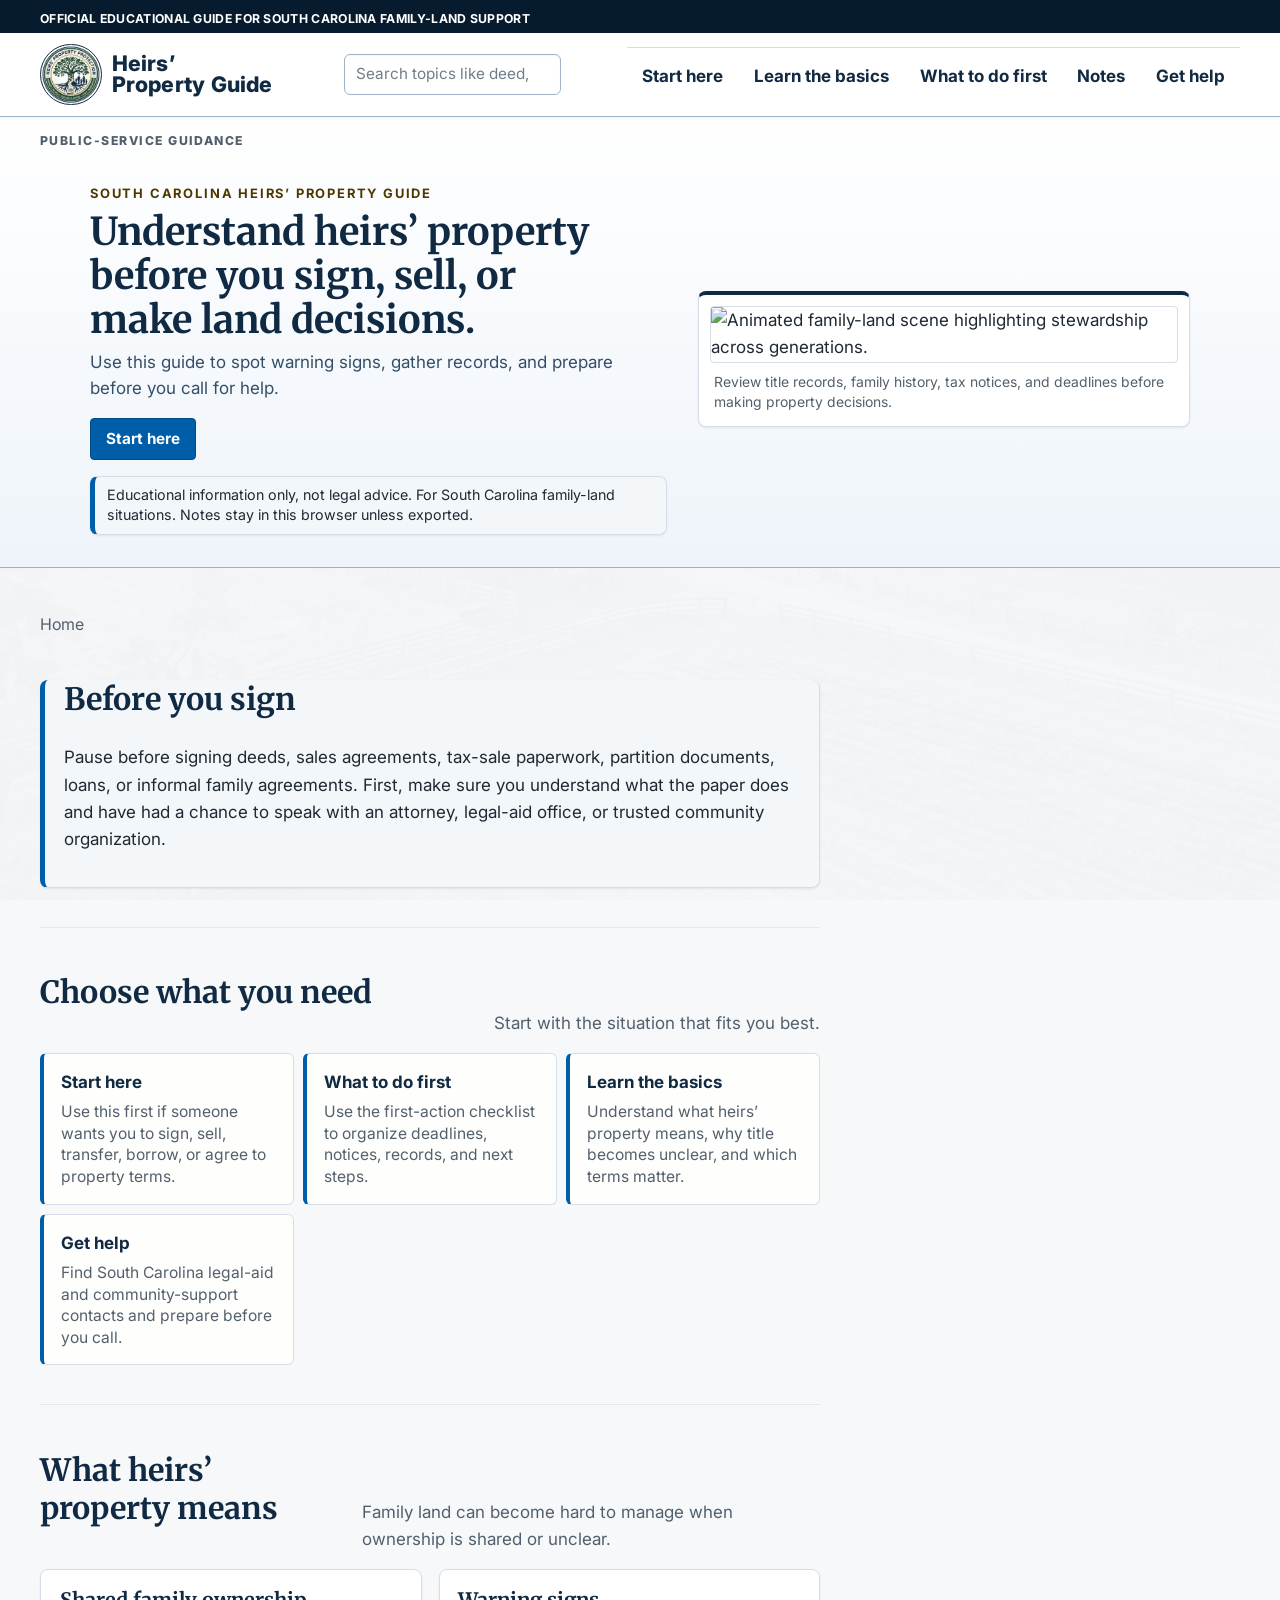
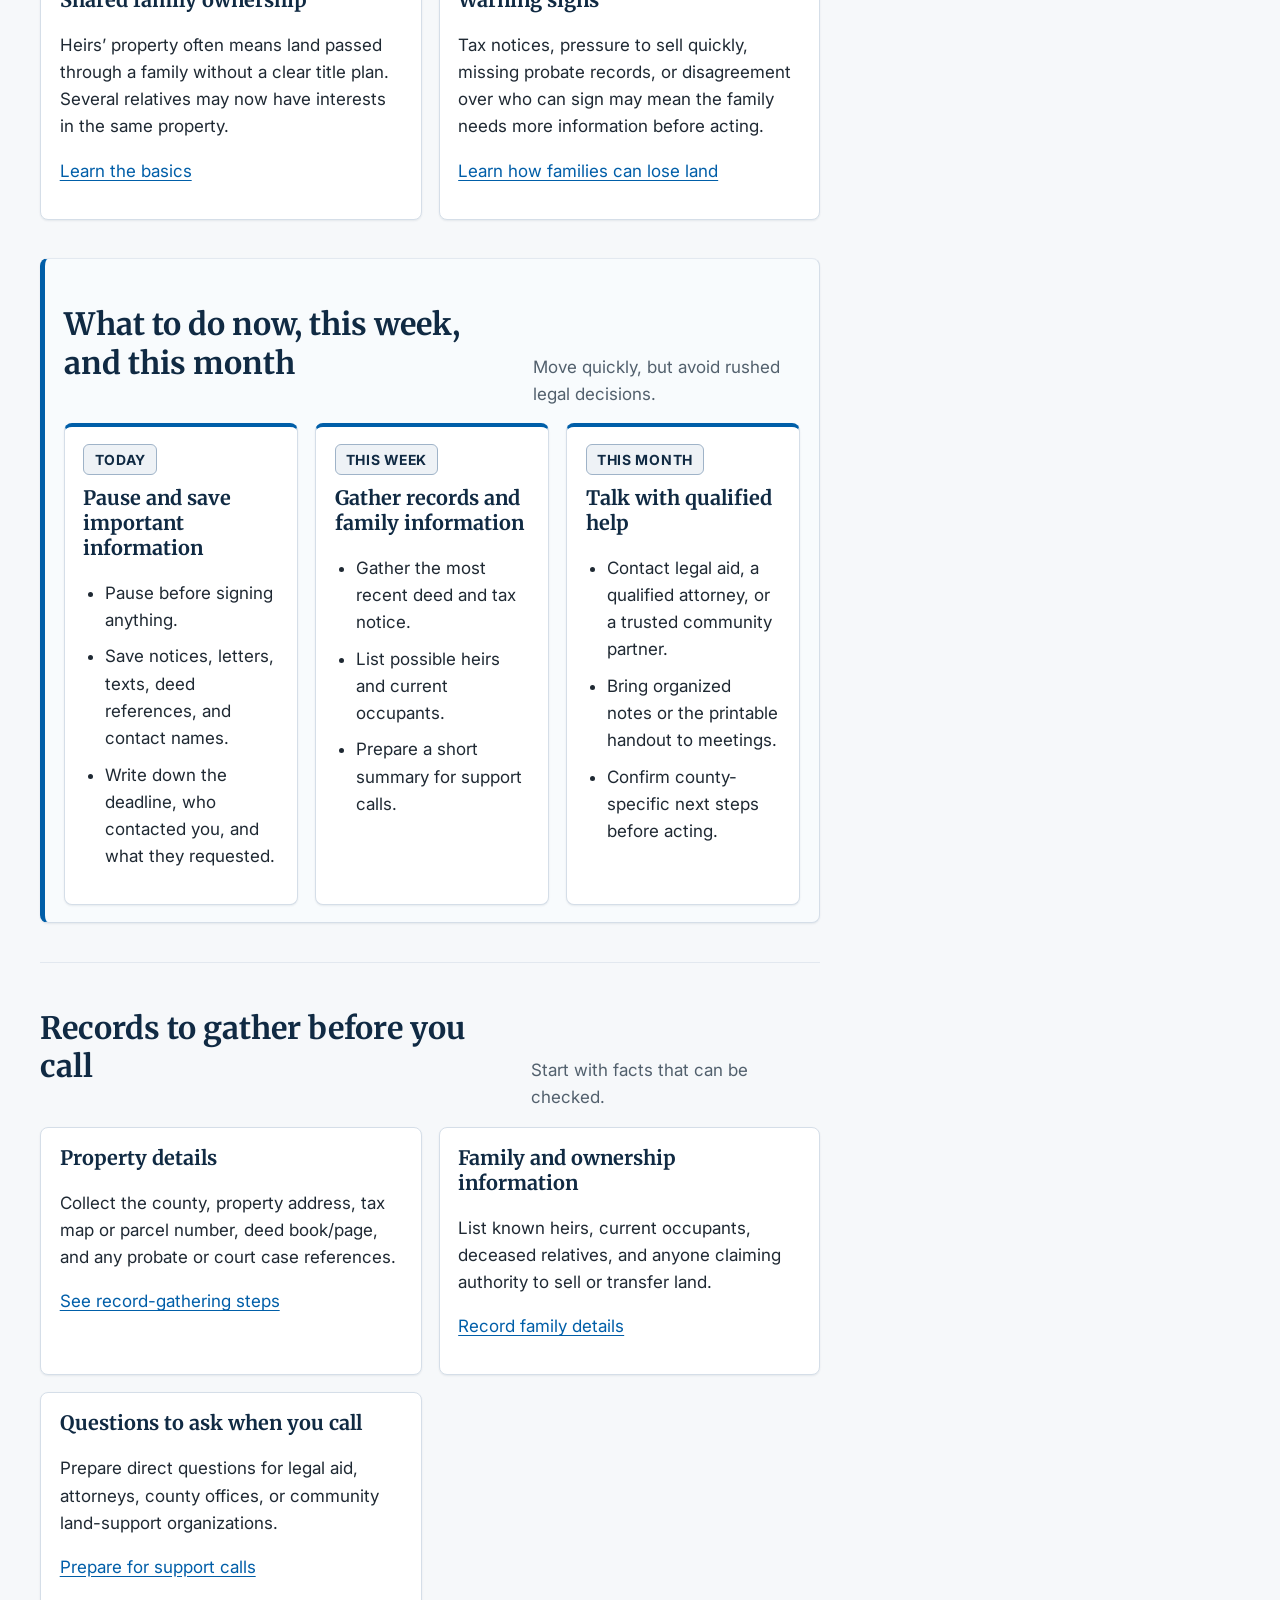
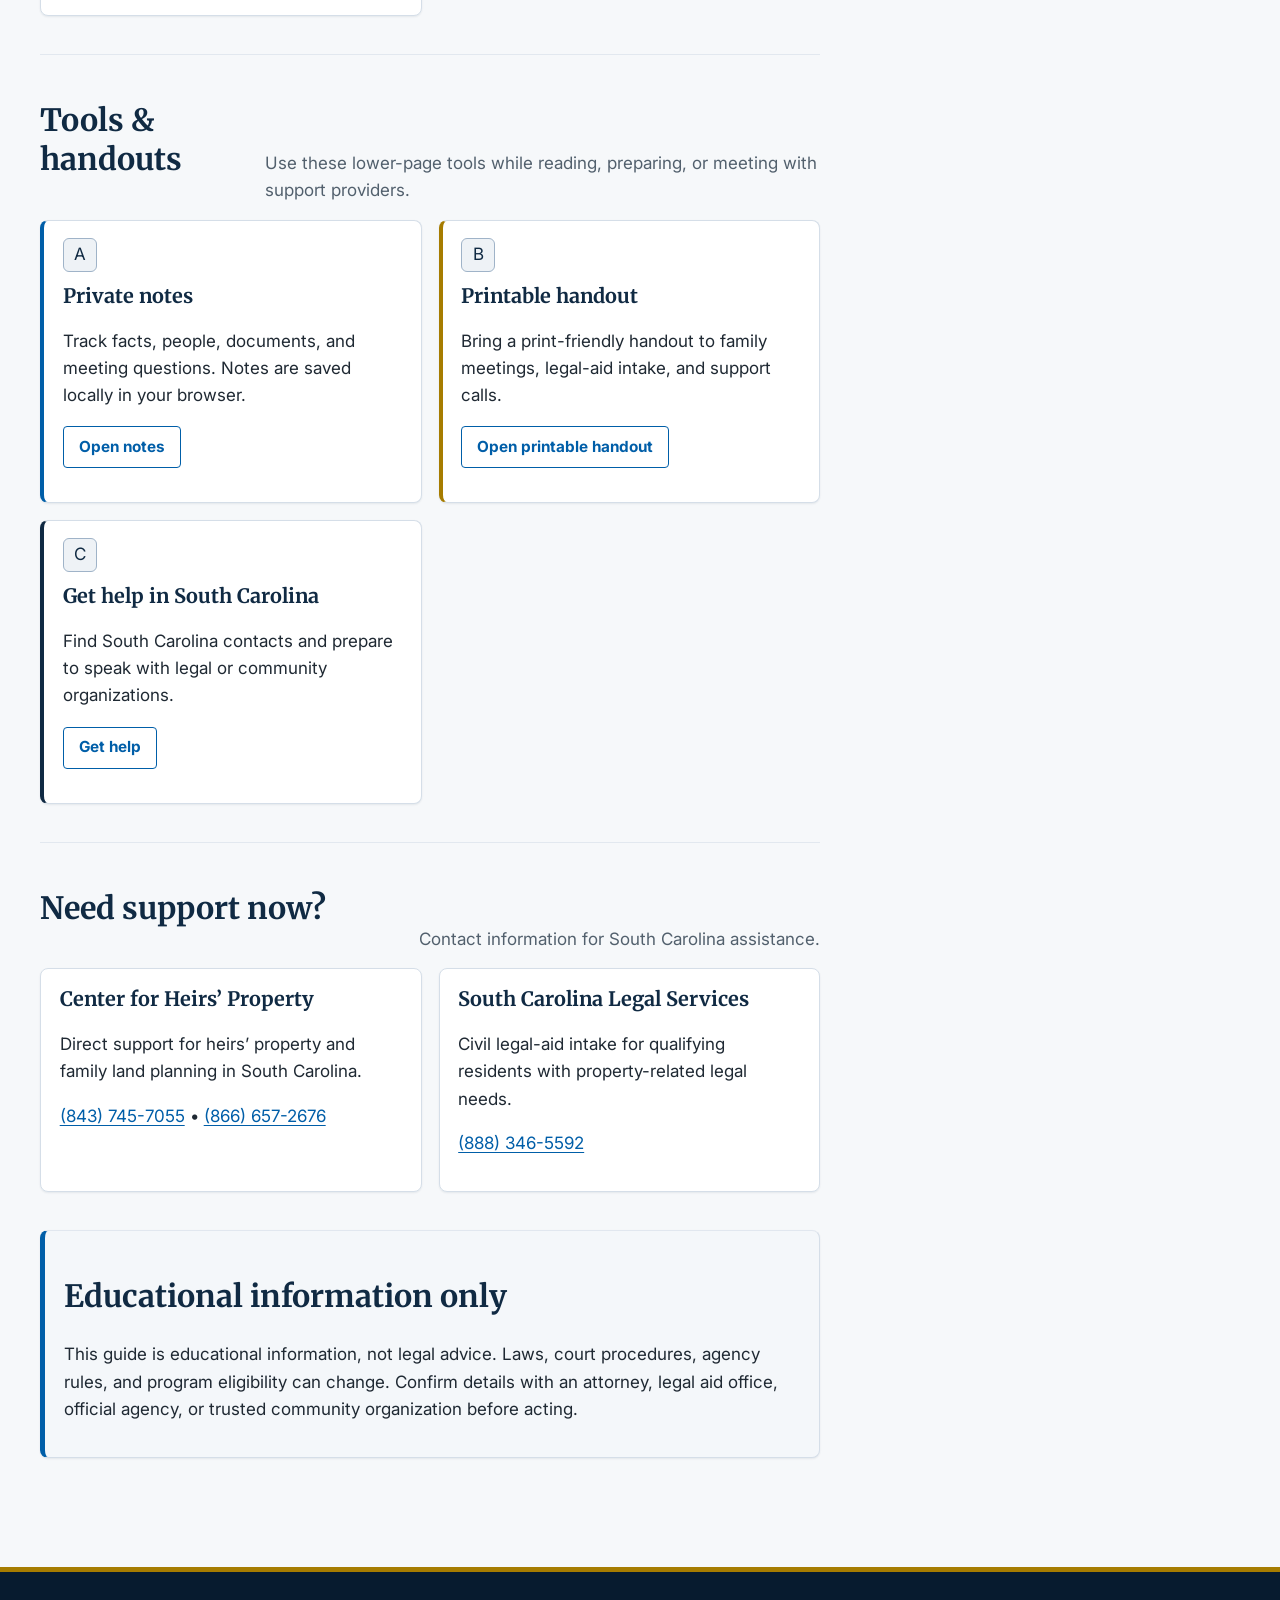
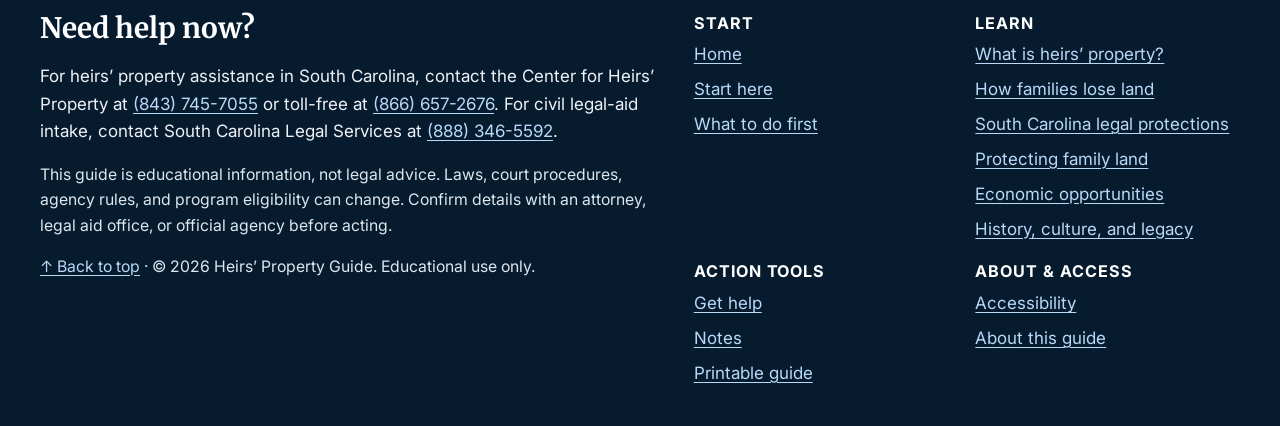
==== commit 03e21261: "Implement homepage hierarchy and plain language cleanup" ====
--- a/index.html
+++ b/index.html
@@ -32,6 +32,7 @@
       </div>
     </div>
   </div>
+
   <header class="site-header">
     <div class="header-inner">
       <a class="brand" href="index.html"><img class="brand-mark" src="assets/images/hpseal.png" alt="" aria-hidden="true" width="180" height="180" loading="eager" decoding="async"><span class="brand-text">Heirs’ Property Guide</span></a>
@@ -44,7 +45,6 @@
         <li><a href="what-to-do-first.html">What to do first</a></li>
         <li><a href="notes.html">Notes</a></li>
         <li><a href="resources-get-help.html">Get help</a></li>
-        <li><a href="printable-guide.html">Printable guide</a></li>
       </ul></nav>
     </div>
   </header>
@@ -53,18 +53,14 @@
     <div class="page-head-inner">
       <div class="hero-layout">
         <div class="hero-content">
-          <p class="kicker">South Carolina public-service land education</p>
-          <h1>Official-style guidance for understanding and protecting heirs’ property.</h1>
-          <p class="lead">Use this guide to identify urgent risks, organize property records, understand common heirs’ property issues, and prepare for legal-aid or community-support conversations.</p>
+          <p class="kicker">South Carolina heirs’ property guide</p>
+          <h1>Understand heirs’ property before you sign, sell, or make land decisions.</h1>
+          <p class="lead">Use this guide to spot warning signs, gather records, and prepare before you call for help.</p>
           <div class="hero-actions no-print">
-            <a class="button" href="start-here.html">Begin with urgent protections</a>
-            <a class="button-secondary" href="what-to-do-first.html">View first-action checklist</a>
-            <a class="button-tertiary hero-tertiary-link" href="resources-get-help.html">Find help resources</a>
+            <a class="button" href="start-here.html">Start here</a>
           </div>
-          <div class="hero-panel" aria-label="Official guidance notice">
-            <p class="hero-panel-item"><strong>Scope:</strong> Educational information only; not legal advice.</p>
-            <p class="hero-panel-item"><strong>Jurisdiction:</strong> Organized for South Carolina family-land situations.</p>
-            <p class="hero-panel-item"><strong>Privacy:</strong> Notes remain in this browser unless exported.</p>
+          <div class="hero-panel" aria-label="Important note">
+            <p class="hero-panel-item">Educational information only, not legal advice. For South Carolina family-land situations. Notes stay in this browser unless exported.</p>
           </div>
         </div>
         <figure class="hero-visual" aria-label="Land stewardship records visual">
@@ -80,137 +76,89 @@
       <nav class="breadcrumbs" aria-label="Breadcrumb"><ol><li aria-current="page">Home</li></ol></nav>
       <div class="layout">
         <article class="page-main">
-
-          <section class="section notice-bar" aria-labelledby="official-notice-title">
-            <h2 id="official-notice-title">Before you act</h2>
-            <p>Do not sign deeds, sales agreements, tax-sale paperwork, partition documents, or informal family agreements until you understand the legal effect and have had an opportunity to speak with a qualified attorney, legal-aid office, or trusted community organization.</p>
+          <section class="section notice-bar" aria-labelledby="before-you-sign-title">
+            <h2 id="before-you-sign-title">Before you sign</h2>
+            <p>Pause before signing deeds, sales agreements, tax-sale paperwork, partition documents, loans, or informal family agreements. First, make sure you understand what the paper does and have had a chance to speak with an attorney, legal-aid office, or trusted community organization.</p>
           </section>
 
-          <section class="section" aria-labelledby="service-directory-title">
+          <section class="section" aria-labelledby="quick-paths-title">
             <div class="section-header">
-              <h2 id="service-directory-title">Select a service pathway</h2>
-              <p>Choose the task that best matches your current need.</p>
+              <h2 id="quick-paths-title">Choose what you need</h2>
+              <p>Start with the situation that fits you best.</p>
             </div>
-            <div class="triage-grid">
-              <article class="decision-card card-urgent"><span class="card-icon" aria-hidden="true">1</span><h3>Immediate risk review</h3><p>Use this pathway if someone wants you to sign, sell, transfer, or agree to property terms.</p><p><a class="button" href="start-here.html">Start urgent review</a></p></article>
-              <article class="decision-card card-standard"><span class="card-icon" aria-hidden="true">2</span><h3>Understand ownership basics</h3><p>Learn what heirs’ property means, why title becomes unclear, and which terms matter.</p><p><a class="button-secondary" href="what-is-heirs-property.html">Read core definitions</a></p></article>
-              <article class="decision-card card-urgent"><span class="card-icon" aria-hidden="true">3</span><h3>Tax notice or deadline response</h3><p>Organize notices, deed records, court dates, and urgent questions before the deadline passes.</p><p><a class="button" href="what-to-do-first.html">Open action checklist</a></p></article>
-              <article class="decision-card card-standard"><span class="card-icon" aria-hidden="true">4</span><h3>Title and family-history review</h3><p>Review common land-loss pathways involving unclear ownership, probate gaps, and partition actions.</p><p><a class="button-secondary" href="how-families-lose-land.html">Review warning signs</a></p></article>
-              <article class="decision-card card-utility"><span class="card-icon" aria-hidden="true">5</span><h3>Document preparation workspace</h3><p>Record family names, documents, deadlines, support contacts, and meeting questions in private browser notes.</p><p><a class="button-secondary" href="notes.html">Open notes workspace</a></p></article>
-              <article class="decision-card card-utility"><span class="card-icon" aria-hidden="true">6</span><h3>Legal and community support</h3><p>Find South Carolina support contacts and prepare for intake with concise facts and questions.</p><p><a class="button-secondary" href="resources-get-help.html">Find help contacts</a></p></article>
+            <ul class="quick-path-list">
+              <li><a href="start-here.html"><strong>Start here</strong><span>Use this first if someone wants you to sign, sell, transfer, borrow, or agree to property terms.</span></a></li>
+              <li><a href="what-to-do-first.html"><strong>What to do first</strong><span>Use the first-action checklist to organize deadlines, notices, records, and next steps.</span></a></li>
+              <li><a href="what-is-heirs-property.html"><strong>Learn the basics</strong><span>Understand what heirs’ property means, why title becomes unclear, and which terms matter.</span></a></li>
+              <li><a href="resources-get-help.html"><strong>Get help</strong><span>Find South Carolina legal-aid and community-support contacts and prepare before you call.</span></a></li>
+            </ul>
+          </section>
+
+          <section class="section" aria-labelledby="overview-title">
+            <div class="section-header">
+              <h2 id="overview-title">What heirs’ property means</h2>
+              <p>Family land can become hard to manage when ownership is shared or unclear.</p>
+            </div>
+            <div class="learn-grid">
+              <article class="resource-panel"><h3>Shared family ownership</h3><p>Heirs’ property often means land passed through a family without a clear title plan. Several relatives may now have interests in the same property.</p><p><a href="what-is-heirs-property.html">Learn the basics</a></p></article>
+              <article class="resource-panel"><h3>Warning signs</h3><p>Tax notices, pressure to sell quickly, missing probate records, or disagreement over who can sign may mean the family needs more information before acting.</p><p><a href="how-families-lose-land.html">Learn how families can lose land</a></p></article>
+            </div>
+          </section>
+
+          <section class="section callout" aria-labelledby="timeline-title">
+            <div class="section-header">
+              <h2 id="timeline-title">What to do now, this week, and this month</h2>
+              <p>Move quickly, but avoid rushed legal decisions.</p>
+            </div>
+            <div class="timeline-steps">
+              <article class="timeline-step"><span class="step-label">Today</span><h3>Pause and save important information</h3><ul class="plain-list"><li>Pause before signing anything.</li><li>Save notices, letters, texts, deed references, and contact names.</li><li>Write down the deadline, who contacted you, and what they requested.</li></ul></article>
+              <article class="timeline-step"><span class="step-label">This week</span><h3>Gather records and family information</h3><ul class="plain-list"><li>Gather the most recent deed and tax notice.</li><li>List possible heirs and current occupants.</li><li>Prepare a short summary for support calls.</li></ul></article>
+              <article class="timeline-step"><span class="step-label">This month</span><h3>Talk with qualified help</h3><ul class="plain-list"><li>Contact legal aid, a qualified attorney, or a trusted community partner.</li><li>Bring organized notes or the printable handout to meetings.</li><li>Confirm county-specific next steps before acting.</li></ul></article>
             </div>
           </section>
 
           <section class="section" aria-labelledby="records-title">
             <div class="section-header">
-              <h2 id="records-title">Prepare the records most agencies and legal-aid offices will ask about</h2>
-              <p>Start with facts that can be verified.</p>
+              <h2 id="records-title">Records to gather before you call</h2>
+              <p>Start with facts that can be checked.</p>
             </div>
             <div class="learn-grid">
-              <article class="resource-panel"><h3>Property identifiers</h3><p>Collect the county, address, tax map number, deed book/page, and any probate or court case references.</p><p><a href="what-to-do-first.html">See record-gathering steps</a></p></article>
-              <article class="resource-panel"><h3>Family and ownership context</h3><p>List known heirs, current occupants, deceased relatives, and anyone claiming authority to sell or transfer land.</p><p><a href="notes.html">Record family details</a></p></article>
-              <article class="resource-panel"><h3>Support questions</h3><p>Prepare direct questions for legal aid, attorneys, county offices, or community land-support organizations.</p><p><a href="resources-get-help.html">Prepare for support calls</a></p></article>
-            </div>
-          </section>
-
-          <section class="section callout" aria-labelledby="timeline-title">
-            <div class="section-header">
-              <h2 id="timeline-title">Recommended response sequence</h2>
-              <p>Move quickly, but avoid rushed legal decisions.</p>
-            </div>
-            <div class="timeline-steps">
-              <article class="timeline-step">
-                <span class="step-label">Today</span>
-                <h3>Stabilize and preserve information</h3>
-                <ul class="plain-list">
-                  <li>Pause before signing anything.</li>
-                  <li>Save notices, letters, texts, deed references, and contact names.</li>
-                  <li>Write down the deadline, who contacted you, and what they requested.</li>
-                </ul>
-              </article>
-              <article class="timeline-step">
-                <span class="step-label">This week</span>
-                <h3>Organize records and relationships</h3>
-                <ul class="plain-list">
-                  <li>Gather the most recent deed and tax notice.</li>
-                  <li>List possible heirs and current occupants.</li>
-                  <li>Prepare a concise one-page summary for support calls.</li>
-                </ul>
-              </article>
-              <article class="timeline-step">
-                <span class="step-label">This month</span>
-                <h3>Confirm options with qualified support</h3>
-                <ul class="plain-list">
-                  <li>Contact legal aid, a qualified attorney, or a trusted community partner.</li>
-                  <li>Use the printable guide during meetings.</li>
-                  <li>Confirm county-specific next steps before acting.</li>
-                </ul>
-              </article>
+              <article class="resource-panel"><h3>Property details</h3><p>Collect the county, property address, tax map or parcel number, deed book/page, and any probate or court case references.</p><p><a href="what-to-do-first.html">See record-gathering steps</a></p></article>
+              <article class="resource-panel"><h3>Family and ownership information</h3><p>List known heirs, current occupants, deceased relatives, and anyone claiming authority to sell or transfer land.</p><p><a href="notes.html">Record family details</a></p></article>
+              <article class="resource-panel"><h3>Questions to ask when you call</h3><p>Prepare direct questions for legal aid, attorneys, county offices, or community land-support organizations.</p><p><a href="resources-get-help.html">Prepare for support calls</a></p></article>
             </div>
           </section>
 
           <section class="section" aria-labelledby="tools-title">
             <div class="section-header">
-              <h2 id="tools-title">Public-service tools</h2>
-              <p>Use these utilities while reading, preparing, or meeting with support providers.</p>
+              <h2 id="tools-title">Tools &amp; handouts</h2>
+              <p>Use these lower-page tools while reading, preparing, or meeting with support providers.</p>
             </div>
             <div class="tools-grid">
-              <article class="resource-panel tool-panel"><span class="card-icon" aria-hidden="true">A</span><h3>Private notes workspace</h3><p>Track facts, people, documents, and meeting questions. Notes are saved locally in your browser.</p><p><a class="button-secondary" href="notes.html">Open Notes</a></p></article>
-              <article class="resource-panel tool-panel"><span class="card-icon" aria-hidden="true">B</span><h3>Printable meeting guide</h3><p>Bring a print-friendly companion to family meetings, legal intake, and support calls.</p><p><a class="button-secondary" href="printable-guide.html">Open printable guide</a></p></article>
-              <article class="resource-panel tool-panel"><span class="card-icon" aria-hidden="true">C</span><h3>Help-resource directory</h3><p>Find South Carolina support pathways and prepare to speak with legal or community organizations.</p><p><a class="button-secondary" href="resources-get-help.html">Open help resources</a></p></article>
+              <article class="resource-panel tool-panel"><span class="card-icon" aria-hidden="true">A</span><h3>Private notes</h3><p>Track facts, people, documents, and meeting questions. Notes are saved locally in your browser.</p><p><a class="button-secondary" href="notes.html">Open notes</a></p></article>
+              <article class="resource-panel tool-panel"><span class="card-icon" aria-hidden="true">B</span><h3>Printable handout</h3><p>Bring a print-friendly handout to family meetings, legal-aid intake, and support calls.</p><p><a class="button-secondary" href="printable-guide.html">Open printable handout</a></p></article>
+              <article class="resource-panel tool-panel"><span class="card-icon" aria-hidden="true">C</span><h3>Get help in South Carolina</h3><p>Find South Carolina contacts and prepare to speak with legal or community organizations.</p><p><a class="button-secondary" href="resources-get-help.html">Get help</a></p></article>
             </div>
           </section>
 
           <section class="section" aria-labelledby="support-title">
-            <div class="section-header">
-              <h2 id="support-title">Need support now?</h2>
-              <p>Contact information for South Carolina assistance.</p>
-            </div>
+            <div class="section-header"><h2 id="support-title">Need support now?</h2><p>Contact information for South Carolina assistance.</p></div>
             <div class="help-grid">
-              <article class="resource-panel">
-                <h3>Center for Heirs’ Property</h3>
-                <p>Direct support for heirs’ property and family land planning in South Carolina.</p>
-                <p><a href="tel:+18437457055">(843) 745-7055</a> • <a href="tel:+18666572676">(866) 657-2676</a></p>
-              </article>
-              <article class="resource-panel">
-                <h3>South Carolina Legal Services</h3>
-                <p>Civil legal-aid intake for qualifying residents with property-related legal needs.</p>
-                <p><a href="tel:+18883465592">(888) 346-5592</a></p>
-              </article>
+              <article class="resource-panel"><h3>Center for Heirs’ Property</h3><p>Direct support for heirs’ property and family land planning in South Carolina.</p><p><a href="tel:+18437457055">(843) 745-7055</a> • <a href="tel:+18666572676">(866) 657-2676</a></p></article>
+              <article class="resource-panel"><h3>South Carolina Legal Services</h3><p>Civil legal-aid intake for qualifying residents with property-related legal needs.</p><p><a href="tel:+18883465592">(888) 346-5592</a></p></article>
             </div>
           </section>
 
-          <section class="section notice-bar" aria-labelledby="scope-title">
-            <h2 id="scope-title">Trust and scope</h2>
+          <section class="section notice-bar" aria-labelledby="trust-title">
+            <h2 id="trust-title">Educational information only</h2>
             <p>This guide is educational information, not legal advice. Laws, court procedures, agency rules, and program eligibility can change. Confirm details with an attorney, legal aid office, official agency, or trusted community organization before acting.</p>
           </section>
-
         </article>
       </div>
     </div>
   </main>
 
-  <footer class="footer" data-shared-footer>
-    <div class="footer-inner">
-      <section class="footer-emergency">
-        <h2>Need help now?</h2>
-        <p>For heirs’ property assistance in South Carolina, contact the Center for Heirs’ Property at <a href="tel:+18437457055">(843) 745-7055</a> or toll-free at <a href="tel:+18666572676">(866) 657-2676</a>. For civil legal-aid intake, contact South Carolina Legal Services at <a href="tel:+18883465592">(888) 346-5592</a>.</p>
-        <p class="small">This guide is educational information, not legal advice. Laws, court procedures, agency rules, and program eligibility can change. Confirm details with an attorney, legal aid office, or official agency before acting.</p>
-      </section>
-      <nav class="footer-nav" aria-label="Footer sections">
-        <section><h2>Guide links</h2><ul>
-          <li><a href="index.html">Home</a></li>
-          <li><a href="start-here.html">Start here</a></li>
-          <li><a href="what-to-do-first.html">What to do first</a></li>
-          <li><a href="notes.html">Notes</a></li>
-          <li><a href="resources-get-help.html">Get help</a></li>
-          <li><a href="printable-guide.html">Printable guide</a></li>
-          <li><a href="accessibility.html">Accessibility</a></li>
-          <li><a href="about-this-guide.html">About this guide</a></li>
-        </ul></section>
-      </nav>
-    </div>
-  </footer>
+  <footer class="footer" data-shared-footer></footer>
   <script src="assets/js/storage.js"></script><script src="assets/js/site.js"></script>
 </body>
-</html>+</html>
--- a/assets/css/site.css
+++ b/assets/css/site.css
@@ -1,1168 +1,3 @@
-:root {
-  --bg: #F5F1E8;
-  --surface: #FFFFFF;
-  --surface-alt: #F2ECE0;
-  --surface-strong: #1F3A5F;
-  --surface-strong-2: #172F4E;
-  --text: #242322;
-  --text-soft: #384154;
-  --muted: #5E6675;
-  --line: #D8D1C3;
-  --line-strong: #B8AE9C;
-  --primary: #1F3A5F;
-  --secondary: #AA5820;
-  --accent: #B99D6C;
-  --accent-soft: #F0E4CE;
-  --accent-ink: #5E4928;
-  --link: #1F3A5F;
-  --link-hover: #162C49;
-  --focus: #C46A2D;
-  --hero-rule: #B46A3E;
-  --danger: #8A2D2D;
-  --danger-bg: #FFF3F0;
-  --success-bg: #EEF5F1;
-  --max: 1200px;
-  --content: 780px;
-  --radius: 14px;
-  --radius-sm: 10px;
-  --shadow-sm: 0 5px 16px rgba(31, 58, 95, 0.07);
-  --shadow-md: 0 10px 28px rgba(31, 58, 95, 0.1);
-  --card-shadow: var(--shadow-sm);
-  --section-space: clamp(1.5rem, 3vw, 2.4rem);
-  --space-section: var(--section-space);
-  --home-hero-title-size: clamp(2rem, 3.2vw, 2.85rem);
-  --home-hero-lead-size: clamp(1rem, 1.12vw, 1.14rem);
-  --home-hero-pad-y: clamp(1.4rem, 3vw, 2.25rem);
-  --page-masthead-title-size: clamp(1.55rem, 2.2vw, 2.25rem);
-  --page-masthead-lead-size: clamp(.96rem, 1vw, 1.02rem);
-  --page-masthead-pad-y: clamp(.95rem, 1.8vw, 1.45rem);
-  --utility-masthead-title-size: clamp(1.35rem, 1.85vw, 1.82rem);
-  --utility-masthead-pad-y: clamp(.78rem, 1.35vw, 1.08rem);
-  --hero-image-max-width: 500px;
-  --hero-pad-y-desktop: 2.1rem;
-  --hero-pad-y-tablet: 2.1rem;
-  --hero-pad-y-mobile: 1.5rem;
-  --hero-max-height-desktop: none;
-  --hero-heading-max-width: 20ch;
-  --hero-lead-max-width: 48ch;
-  --label-size: .76rem;
-  --target: 46px;
-  --btn-height: 42px;
-  --btn-pad-x: .88rem;
-  --btn-font-size: .9rem;
-  --btn-radius: 999px;
-  --btn-gap: .55rem;
-  --btn-group-gap: .65rem;
-  --btn-group-margin-top: 1rem;
-  --img-scale-desktop: 1.1;
-  --img-scale-mobile: 1.1;
-  --brand-mark-base-size: 3rem;
-  --brand-mark-size: clamp(var(--brand-mark-base-size), 2.78rem + 1.12vw, 4rem);
-  --brand-mark-size-desktop: var(--brand-mark-size);
-  --brand-mark-size-mobile: var(--brand-mark-size);
-  --brand-text-size: clamp(1.16rem, 1.04rem + .45vw, 1.48rem);
-  --brand-gap: clamp(.45rem, .32rem + .55vw, .88rem);
-  --content-image-max-width: 100%;
-  --content-image-scale-desktop: var(--img-scale-desktop);
-  --content-image-scale-mobile: var(--img-scale-mobile);
-  --font-serif: "Merriweather", "Source Serif 4", Georgia, "Times New Roman", serif;
-  --font-sans: "Inter", "Source Sans Pro", Arial, Helvetica, sans-serif;
-}
-
-*,
-*::before,
-*::after { box-sizing: border-box; }
-
-html { font-size: clamp(16px, 0.86vw + 12px, 17px); }
-body {
-  margin: 0;
-  position: relative;
-  min-height: 100vh;
-  background: var(--bg);
-  color: var(--text);
-  font-family: var(--font-sans);
-  line-height: 1.6;
-  overflow-x: hidden;
-}
-body::before {
-  content: "";
-  position: fixed;
-  inset: 0;
-  background: url('../images/hero-banner.png') center top / cover no-repeat;
-  opacity: 0.09;
-  pointer-events: none;
-  z-index: 0;
-}
-body:not(.mode-dashboard)::before {
-  opacity: 0.06;
-}
-body > * {
-  position: relative;
-  z-index: 1;
-}
-
-.page-head,
-.page-head-inner,
-.page-main {
-  position: relative;
-}
-
-.parallax-layer,
-.parallax-bg,
-.parallax-foreground,
-.parallax-data,
-.parallax-info {
-  --parallax-offset: 0px;
-  transform: translate3d(0, var(--parallax-offset), 0);
-  backface-visibility: hidden;
-}
-
-.parallax-bg { z-index: 1; }
-.parallax-data { z-index: 2; }
-.parallax-info { z-index: 3; }
-.parallax-foreground { z-index: 4; }
-
-.parallax-active {
-  will-change: transform;
-}
-
-img { max-width: 100%; height: auto; border-radius: 12px; }
-main, section, article, p, li, h1, h2, h3, h4, a { overflow-wrap: anywhere; }
-a { color: var(--link); text-underline-offset: 0.18em; }
-a:hover { color: var(--link-hover); }
-a:focus-visible,
-button:focus-visible,
-input:focus-visible,
-textarea:focus-visible,
-summary:focus-visible,
-select:focus-visible {
-  outline: 3px solid var(--focus);
-  outline-offset: 3px;
-}
-
-.skip-link { position: absolute; left: 1rem; top: -4rem; z-index: 10000; background: #000; color: #fff; padding: .75rem 1rem; border-radius: .5rem; }
-.skip-link:focus { top: 1rem; }
-
-.site-header {
-  position: sticky;
-  top: 0;
-  z-index: 1000;
-  background: color-mix(in srgb, var(--surface) 92%, #ffffff 8%);
-  color: var(--text);
-  border-bottom: 1px solid var(--line);
-  backdrop-filter: blur(6px);
-  box-shadow: 0 4px 12px rgba(0, 0, 0, .04);
-}
-.header-inner,.container,.footer-inner,.page-head-inner { width: min(calc(100% - 2rem), var(--max)); margin: 0 auto; }
-.header-inner { display: flex; flex-wrap: wrap; align-items: center; gap: .78rem 1rem; padding: clamp(.5rem, 1.2vw, .72rem) 0; }
-.brand { display: inline-flex; align-items: center; flex: 1 1 18rem; gap: var(--brand-gap); min-width: 0; color: var(--primary); text-decoration: none; font-weight: 700; }
-.brand-mark {
-  display: block;
-  flex: 0 0 var(--brand-mark-size);
-  width: var(--brand-mark-size);
-  height: var(--brand-mark-size);
-  border-radius: 999px;
-  object-fit: contain;
-  border: 1px solid var(--line-strong);
-  background: transparent;
-}
-.brand-text { max-width: 15ch; font-size: var(--brand-text-size); font-weight: 800; line-height: 1.02; letter-spacing: .005em; text-wrap: balance; }
-.header-actions { margin-left: auto; display: flex; align-items: center; gap: .75rem; }
-.top-link,.button,.button-secondary,.button-tertiary,.print-link {
-  display: inline-flex;
-  align-items: center;
-  justify-content: center;
-  gap: var(--btn-gap);
-  min-height: var(--btn-height);
-  padding: 0 var(--btn-pad-x);
-  border-radius: var(--btn-radius);
-  font-size: var(--btn-font-size);
-  line-height: 1.2;
-  font-weight: 600;
-  text-decoration: none;
-  transition: .18s ease;
-  border: 1px solid transparent;
-}
-.top-link { background: var(--accent-soft); color: var(--accent-ink); }
-.top-link:hover {
-  background: color-mix(in srgb, var(--accent-soft) 78%, var(--accent) 22%);
-  color: var(--accent-ink);
-}
-.top-link:active {
-  background: color-mix(in srgb, var(--accent-soft) 62%, var(--accent) 38%);
-}
-.top-link:focus-visible,.button:focus-visible,.button-secondary:focus-visible,.button-tertiary:focus-visible,.print-link:focus-visible {
-  outline: 3px solid var(--focus);
-  outline-offset: 4px;
-  box-shadow: 0 0 0 2px var(--surface);
-}
-.top-link:is([disabled],.is-disabled),.button:is([disabled],.is-disabled),.button-secondary:is([disabled],.is-disabled),.button-tertiary:is([disabled],.is-disabled),.print-link:is([disabled],.is-disabled) {
-  opacity: .56;
-  cursor: not-allowed;
-  pointer-events: none;
-  box-shadow: none;
-  text-decoration: none;
-}
-.nav-toggle {
-  display: none;
-  min-height: var(--target);
-  min-width: var(--target);
-  border: 1px solid var(--line-strong);
-  border-radius: .8rem;
-  background: var(--surface);
-  color: var(--primary);
-  font: inherit;
-  font-weight: 700;
-  padding: .5rem .95rem;
-}
-.primary-nav { width: 100%; }
-.primary-nav ul { list-style: none; display: flex; flex-wrap: wrap; gap: .35rem; margin: 0; padding: 0; }
-.primary-nav a {
-  display: inline-flex;
-  align-items: center;
-  min-height: var(--target);
-  padding: .65rem .9rem;
-  border-radius: 999px;
-  color: var(--text-soft);
-  text-decoration: none;
-  font-weight: 500;
-}
-.primary-nav a[aria-current="page"],.primary-nav a:hover {
-  background: var(--accent-soft);
-  color: var(--primary);
-}
-.js .primary-nav.is-collapsible { display: none; }
-.js .primary-nav.is-collapsible.is-open { display: block; }
-
-.page-head {
-  background: linear-gradient(165deg, color-mix(in srgb, var(--primary) 14%, #fff 86%), color-mix(in srgb, var(--accent-soft) 44%, #fff 56%));
-  color: var(--text);
-  border-bottom: 1px solid var(--line);
-  z-index: 2;
-}
-.page-head-inner {
-  padding-block: var(--page-masthead-pad-y);
-  z-index: 3;
-}
-.kicker {
-  margin: 0;
-  color: var(--muted);
-  text-transform: uppercase;
-  letter-spacing: .12em;
-  font-size: var(--label-size);
-  font-weight: 700;
-}
-.kicker .eyebrow-category { color: var(--secondary); font-weight: 700; }
-.kicker .eyebrow-separator { color: var(--line-strong); margin: 0 .35rem; }
-.kicker .eyebrow-descriptor { color: var(--muted); font-weight: 600; }
-.badge {
-  display: inline-flex;
-  align-items: center;
-  gap: .25rem;
-  border-radius: 999px;
-  font-size: .7rem;
-  font-weight: 700;
-  text-transform: uppercase;
-  letter-spacing: .1em;
-  padding: .2rem .55rem;
-}
-.badge--urgent { background: var(--danger); color: #fff; }
-.page-head h1 {
-  margin: .4rem 0 .5rem;
-  font-family: var(--font-serif);
-  color: var(--primary);
-  font-size: var(--page-masthead-title-size);
-  line-height: 1.14;
-  max-width: 29ch;
-}
-.page-head .lead {
-  max-width: 66ch;
-  margin: 0;
-  color: var(--text-soft);
-  font-size: var(--page-masthead-lead-size);
-  line-height: 1.5;
-}
-.lead { max-width: 54rem; margin: 0; color: var(--text-soft); font-size: 1.1rem; }
-.hero-image { margin: 1.25rem 0 0; }
-.hero-image img {
-  width: min(var(--content-image-max-width), calc(100% * var(--content-image-scale-desktop)));
-  border-radius: 14px;
-  border: 1px solid var(--line);
-  box-shadow: var(--shadow-md);
-}
-
-.on-page-tools,.cta-row,.button-group,.form-actions,.hero-actions,.utility-row {
-  display: flex;
-  flex-wrap: wrap;
-  gap: var(--btn-group-gap);
-  margin-top: var(--btn-group-margin-top);
-}
-.page-head .on-page-tools {
-  margin-top: .45rem;
-  gap: .55rem .85rem;
-}
-.page-head .on-page-tools .button-secondary {
-  min-height: auto;
-  padding: 0;
-  border: 0;
-  border-radius: 0;
-  background: transparent;
-  font-size: .9rem;
-  font-weight: 600;
-  text-decoration: underline;
-  text-underline-offset: .18em;
-}
-.page-utilities {
-  margin-bottom: 1rem;
-  display: flex;
-  flex-wrap: wrap;
-  gap: .55rem .9rem;
-  align-items: center;
-}
-.page-quick-tools {
-  margin-top: 0;
-}
-.page-quick-tools .button-secondary {
-  min-height: 34px;
-  padding: 0 .72rem;
-  font-size: .82rem;
-}
-.utility-link {
-  color: var(--primary);
-  font-weight: 600;
-  text-decoration: underline;
-  text-underline-offset: .2em;
-}
-.sr-only {
-  position: absolute;
-  width: 1px;
-  height: 1px;
-  padding: 0;
-  margin: -1px;
-  overflow: hidden;
-  clip: rect(0, 0, 0, 0);
-  white-space: nowrap;
-  border: 0;
-}
-.site-search {
-  position: relative;
-  flex: 0 1 12.75rem;
-  min-width: min(100%, 9.375rem);
-  margin: 0;
-}
-.site-search-control { position: relative; }
-.site-search input[type="search"] {
-  width: 100%;
-  min-height: 36px;
-  padding: .42rem .68rem;
-  border: 1px solid var(--line-strong);
-  border-radius: 999px;
-  background: color-mix(in srgb, var(--surface) 94%, #fff 6%);
-  color: var(--text);
-  font: inherit;
-  font-size: .9rem;
-  box-shadow: inset 0 1px 2px rgba(0, 0, 0, .04);
-}
-.site-search input[type="search"]::placeholder { color: color-mix(in srgb, var(--muted) 82%, #fff 18%); }
-.site-search input[type="search"]:focus-visible {
-  outline: 3px solid var(--focus);
-  outline-offset: 3px;
-  border-color: var(--primary);
-}
-.site-search-panel {
-  position: absolute;
-  top: calc(100% + .4rem);
-  right: 0;
-  z-index: 1100;
-  width: min(25rem, calc(100vw - 2rem));
-  max-height: min(24rem, 70vh);
-  overflow-y: auto;
-  background: var(--surface);
-  border: 1px solid var(--line);
-  border-radius: .9rem;
-  box-shadow: var(--shadow-md);
-  padding: .45rem;
-}
-.search-result-list {
-  list-style: none;
-  margin: 0;
-  padding: 0;
-}
-.search-result-item + .search-result-item { border-top: 1px solid var(--line); }
-.search-result-link {
-  display: block;
-  padding: .62rem .68rem;
-  border-radius: .65rem;
-  color: var(--text);
-  text-decoration: none;
-}
-.search-result-link:hover,
-.search-result-link:focus-visible {
-  background: color-mix(in srgb, var(--accent-soft) 38%, var(--surface) 62%);
-  color: var(--text);
-  outline: none;
-}
-.search-result-link:focus-visible {
-  box-shadow: 0 0 0 3px var(--focus);
-}
-.search-result-title {
-  display: block;
-  color: var(--primary);
-  font-size: .94rem;
-  font-weight: 700;
-  line-height: 1.25;
-}
-.search-result-snippet {
-  display: block;
-  margin-top: .18rem;
-  color: var(--muted);
-  font-size: .84rem;
-  line-height: 1.35;
-}
-.search-result-url {
-  display: block;
-  margin-top: .18rem;
-  color: var(--link);
-  font-size: .76rem;
-  line-height: 1.25;
-  overflow-wrap: anywhere;
-}
-.search-empty {
-  margin: 0;
-  padding: .68rem .72rem;
-  color: var(--muted);
-  font-size: .88rem;
-  line-height: 1.35;
-}
-.button {
-  background: var(--secondary);
-  color: #fff;
-  border-color: color-mix(in srgb, #000 12%, var(--secondary) 88%);
-  box-shadow: 0 2px 8px rgba(31, 58, 95, .16);
-}
-.button:hover { background: #8F4110; }
-.button:active { background: #74360E; }
-.button-secondary {
-  background: color-mix(in srgb, var(--surface) 88%, var(--accent-soft) 12%);
-  border-color: color-mix(in srgb, var(--primary) 76%, #fff 24%);
-  color: var(--primary);
-}
-.button-secondary:hover {
-  background: color-mix(in srgb, var(--surface) 66%, var(--accent-soft) 34%);
-  border-color: var(--link-hover);
-}
-.button-secondary:active {
-  background: color-mix(in srgb, var(--surface) 52%, var(--accent-soft) 48%);
-  border-color: var(--link-hover);
-}
-.button-tertiary,.print-link {
-  background: transparent;
-  color: var(--primary);
-  border: 1px solid var(--line-strong);
-}
-.button-tertiary:hover {
-  background: color-mix(in srgb, var(--accent-soft) 38%, var(--surface) 62%);
-}
-.button-tertiary:active {
-  background: color-mix(in srgb, var(--accent-soft) 54%, var(--surface) 46%);
-}
-.print-link {
-  min-height: 0;
-  padding: 0;
-  border: 0;
-  border-radius: 0;
-  background: transparent;
-  font-weight: 600;
-  text-decoration: underline;
-  text-underline-offset: .18em;
-}
-.print-link:hover { color: var(--link-hover); }
-.print-link:active { color: color-mix(in srgb, var(--link-hover) 82%, #000 18%); }
-
-.page-wrap { padding: 2.6rem 0 4.2rem; }
-.breadcrumbs { margin-bottom: 1rem; }
-.breadcrumbs ol { list-style: none; display: flex; flex-wrap: wrap; gap: .45rem; padding: 0; margin: 0; color: var(--muted); font-size: .94rem; }
-.breadcrumbs li:not(:last-child)::after { content: "/"; margin-left: .45rem; color: var(--muted); }
-.layout { display: grid; gap: 2rem; }
-.layout.with-aside { grid-template-columns: minmax(0,1fr); }
-main article,.page-main { max-width: var(--content); }
-main article,
-.page-main {
-  position: relative;
-  z-index: 4;
-}
-aside { align-self: start; }
-.sticky-box { position: sticky; top: 6.25rem; }
-.section { margin-top: var(--space-section); }
-.section:first-child { margin-top: 0; }
-
-h2,h3,h4 { font-family: var(--font-serif); line-height: 1.26; color: var(--primary); }
-h2 { font-size: clamp(1.5rem, 2.4vw, 2.05rem); }
-.section-intro,.lead-paragraph { font-size: 1.04rem; color: var(--text-soft); }
-p + h2, ul + h2, .table-wrap + h2 { margin-top: 2rem; }
-
-.card,.callout,.warning,.note-panel,.checklist-box,.resource-card,.site-map-card,.stat-card,.image-placeholder,.timeline-item,.guide-sheet,.notice-bar,.table-wrap,.quote-panel,.note-space,.feature-image {
-  background: var(--surface);
-  border: 1px solid var(--line);
-  border-radius: var(--radius);
-  box-shadow: var(--card-shadow);
-}
-.card,.resource-card,.site-map-card,.stat-card,.timeline-item,.guide-sheet,.note-space,.quote-panel { padding: 1rem 1.15rem; }
-.callout,.warning,.note-panel,.checklist-box,.notice-bar,.table-wrap,.image-placeholder,.feature-image { padding: 1rem 1.1rem; }
-.warning { background: var(--danger-bg); border-left: 6px solid var(--danger); }
-.callout { border-left: 5px solid var(--secondary); }
-.notice-bar { background: var(--success-bg); }
-.feature-image img,
-main img {
-  width: min(var(--content-image-max-width), calc(100% * var(--content-image-scale-desktop)));
-}
-.feature-image figcaption { margin-top: .7rem; color: var(--muted); font-size: .94rem; }
-
-.grid-2,.grid-3,.fact-grid,.card-grid,.resource-grid,.site-map-grid,.prompt-grid { display: grid; gap: 1rem; }
-.grid-2 { grid-template-columns: repeat(auto-fit,minmax(250px,1fr)); }
-.grid-3 { grid-template-columns: repeat(auto-fit,minmax(200px,1fr)); }
-.fact-grid { grid-template-columns: repeat(auto-fit,minmax(210px,1fr)); }
-.card-grid { grid-template-columns: repeat(auto-fit,minmax(240px,1fr)); }
-.resource-grid { grid-template-columns: repeat(auto-fit,minmax(260px,1fr)); }
-.site-map-grid { grid-template-columns: repeat(auto-fit,minmax(260px,1fr)); }
-.prompt-grid { grid-template-columns: repeat(auto-fit,minmax(220px,1fr)); }
-.progress-steps {
-  list-style: none;
-  margin: .2rem 0 1.5rem;
-  padding: 0;
-  display: grid;
-  grid-template-columns: repeat(5, minmax(80px, 1fr));
-  gap: .35rem;
-}
-.progress-steps li {
-  position: relative;
-  text-align: center;
-  font-size: .62rem;
-  color: var(--muted);
-  line-height: 1.3;
-}
-.progress-steps li::before {
-  content: "";
-  width: 24px;
-  height: 24px;
-  border: 2px solid var(--line-strong);
-  border-radius: 50%;
-  background: var(--surface);
-  display: block;
-  margin: 0 auto .35rem;
-}
-.progress-steps li:not(:last-child)::after {
-  content: "";
-  position: absolute;
-  top: 11px;
-  left: calc(50% + 12px);
-  width: calc(100% - 20px);
-  height: 2px;
-  background: var(--line);
-}
-body[data-step="1"] .progress-steps li:nth-child(1)::before,
-body[data-step="2"] .progress-steps li:nth-child(2)::before,
-body[data-step="3"] .progress-steps li:nth-child(3)::before,
-body[data-step="4"] .progress-steps li:nth-child(4)::before,
-body[data-step="5"] .progress-steps li:nth-child(5)::before { background: var(--secondary); border-color: var(--secondary); }
-body[data-step="2"] .progress-steps li:nth-child(1)::before,
-body[data-step="3"] .progress-steps li:nth-child(-n+2)::before,
-body[data-step="4"] .progress-steps li:nth-child(-n+3)::before,
-body[data-step="5"] .progress-steps li:nth-child(-n+4)::before { background: #63866F; border-color: #63866F; }
-
-.stat { font-family: var(--font-serif); font-size: 1.65rem; font-weight: 700; color: var(--secondary); }
-.plain-list,.checklist,.link-list,.question-list { padding-left: 1.25rem; }
-.link-list li,.plain-list li,.question-list li { margin-bottom: .55rem; }
-
-.checklist { list-style: none; padding: 0; margin: 0; display: grid; gap: .85rem; }
-.checklist li { display: flex; align-items: flex-start; gap: .8rem; padding: .8rem; border: 1px solid var(--line); border-radius: var(--radius-sm); background: #fff; }
-.checklist input[type="checkbox"] { width: 1.25rem; height: 1.25rem; margin-top: .15rem; flex: 0 0 auto; accent-color: var(--secondary); }
-.checklist label { display: block; cursor: pointer; }
-.checklist-meta { margin-top: .9rem; color: var(--muted); font-size: .95rem; }
-.checklist-tools { margin-top: 1rem; }
-
-.table-wrap { overflow-x: auto; }
-table { width: 100%; border-collapse: collapse; min-width: 36rem; }
-caption { text-align: left; font-weight: 700; margin-bottom: .75rem; }
-th,td { border: 1px solid var(--line); padding: .85rem; vertical-align: top; text-align: left; }
-th { background: var(--surface-alt); }
-.timeline { display: grid; gap: 1rem; }
-.timeline-year { font-size: .85rem; text-transform: uppercase; letter-spacing: .08em; color: var(--secondary); font-weight: 700; }
-.quote-panel blockquote { margin: 0; font-family: var(--font-serif); font-size: 1.12rem; }
-.image-placeholder code { background: #f3f0e6; padding: .15rem .35rem; border-radius: .35rem; }
-
-/* Homepage redesign components */
-.home-hero .page-head-inner {
-  max-width: 1100px;
-  max-block-size: none;
-  overflow: visible;
-  padding-block: var(--home-hero-pad-y);
-}
-.home-hero h1 {
-  font-size: var(--home-hero-title-size);
-  max-width: 20ch;
-}
-.home-hero .lead {
-  font-size: var(--home-hero-lead-size);
-  max-width: 52ch;
-}
-.home-hero .hero-actions .button-secondary {
-  background: transparent;
-  border-color: color-mix(in srgb, var(--primary) 48%, #fff 52%);
-}
-.home-hero .hero-tertiary-link {
-  min-height: auto;
-  padding: .12rem 0;
-  border: 0;
-  border-radius: 0;
-  background: transparent;
-  font-weight: 600;
-  text-decoration: underline;
-  text-underline-offset: .2em;
-}
-.hero-layout {
-  display: grid;
-  gap: clamp(1rem, 2.4vw, 2rem);
-  align-items: center;
-}
-.hero-content { min-width: 0; }
-.hero-visual {
-  margin: 0;
-  background: color-mix(in srgb, var(--accent-soft) 35%, #fff 65%);
-  border: 1px solid var(--line);
-  border-radius: var(--radius);
-  box-shadow: var(--card-shadow);
-  padding: .65rem;
-  max-width: var(--hero-image-max-width);
-}
-.hero-visual img {
-  width: min(var(--content-image-max-width), calc(100% * var(--content-image-scale-desktop)));
-  border-radius: calc(var(--radius) - 4px);
-  border: 1px solid var(--line);
-  box-shadow: none;
-}
-.hero-visual figcaption {
-  margin: .55rem .2rem .2rem;
-  color: var(--muted);
-  font-size: .82rem;
-  line-height: 1.42;
-}
-.hero-panel {
-  margin-top: .9rem;
-  display: flex;
-  flex-wrap: wrap;
-  gap: .45rem .85rem;
-  padding: .5rem .7rem;
-  border: 1px solid var(--line);
-  border-radius: var(--radius-sm);
-  background: color-mix(in srgb, var(--surface) 85%, var(--accent-soft) 15%);
-}
-.hero-panel-item {
-  margin: 0;
-  padding: 0;
-  font-size: .84rem;
-  line-height: 1.42;
-  border: 0;
-  background: transparent;
-}
-.hero-panel-item::before {
-  content: "•";
-  color: var(--secondary);
-  margin-right: .35rem;
-}
-.section-header {
-  display: flex;
-  align-items: flex-end;
-  justify-content: space-between;
-  gap: 1rem;
-  margin-bottom: .9rem;
-}
-.section-header p { margin: 0; color: var(--muted); }
-.triage-grid { display:grid; gap:1rem; grid-template-columns: repeat(auto-fit,minmax(245px,1fr)); }
-.decision-card {
-  padding:1.1rem 1.1rem;
-  border:1px solid var(--line);
-  border-radius: var(--radius);
-  background: var(--surface);
-  box-shadow: var(--shadow-sm);
-}
-.card-icon {
-  display: inline-flex;
-  width: 2rem;
-  height: 2rem;
-  align-items: center;
-  justify-content: center;
-  border-radius: 999px;
-  border: 1px solid var(--line-strong);
-  background: var(--surface-alt);
-  margin-bottom: .65rem;
-}
-.card-standard { border-top: 4px solid #8CABC8; }
-.card-urgent { border-top: 4px solid #BE6A43; background: #FFFAF8; }
-.card-utility { border-top: 4px solid #5F8B74; background: #F7FCF9; }
-.decision-card h3 { margin:0 0 .6rem; font-size:1.06rem; }
-.decision-card p { margin: 0 0 .9rem; }
-
-.learn-grid,
-.tools-grid,
-.help-grid {
-  display: grid;
-  gap: 1rem;
-  grid-template-columns: repeat(auto-fit, minmax(250px, 1fr));
-}
-.resource-panel {
-  border: 1px solid var(--line);
-  background: var(--surface);
-  border-radius: var(--radius);
-  box-shadow: var(--shadow-sm);
-  padding: 1rem 1.1rem;
-}
-.resource-panel h3 { margin-top: 0; }
-.tool-panel { border-left: 4px solid var(--primary); }
-.tool-panel:nth-child(2) { border-left-color: var(--accent); }
-.tool-panel:nth-child(3) { border-left-color: var(--secondary); }
-
-.timeline-steps {
-  display: grid;
-  gap: 1rem;
-  grid-template-columns: repeat(auto-fit,minmax(220px,1fr));
-}
-.timeline-step {
-  border: 1px solid var(--line);
-  border-top: 4px solid var(--accent);
-  background: var(--surface);
-  border-radius: var(--radius);
-  box-shadow: var(--shadow-sm);
-  padding: 1rem 1.1rem;
-}
-.timeline-step h3 { margin-top: 0; }
-.step-label {
-  display: inline-block;
-  margin-bottom: .55rem;
-  background: var(--accent-soft);
-  color: var(--accent-ink);
-  border: 1px solid var(--line-strong);
-  border-radius: 999px;
-  padding: .2rem .6rem;
-  font-size: .82rem;
-  font-weight: 700;
-  text-transform: uppercase;
-  letter-spacing: .05em;
-}
-
-.quick-steps { counter-reset: step; display:grid; gap:.8rem; }
-.quick-steps li { list-style:none; padding:.85rem 1rem; border:1px solid var(--line); border-radius:var(--radius-sm); background:#fff; }
-.quick-steps li::before { counter-increment: step; content: "Step " counter(step) ": "; font-weight:700; color:var(--accent-ink); }
-
-summary { cursor: pointer; min-height: var(--target); display: flex; align-items: center; font-weight: 700; }
-details { background: var(--surface); border: 1px solid var(--line); border-radius: var(--radius-sm); padding: .9rem 1rem; margin: 1rem 0; }
-
-.form-grid { display: grid; gap: 1rem; }
-.field-group { border: 1px solid var(--line); border-radius: var(--radius); background: var(--surface); padding: 1rem 1.1rem; }
-.field-group legend { font-family: var(--font-serif); font-weight: 700; padding: 0 .35rem; }
-label { display: block; font-weight: 600; margin-bottom: .35rem; }
-.help-text { margin: 0 0 .65rem; color: var(--muted); font-size: .95rem; }
-input[type="text"],input[type="date"],textarea { width: 100%; padding: .8rem .85rem; border-radius: .8rem; border: 1px solid #b4b9c1; background: #fff; color: var(--text); font: inherit; }
-textarea { min-height: 8rem; resize: vertical; }
-.note-space { min-height: 8rem; background-image: linear-gradient(to bottom, transparent 95%, #d7dce3 95%); background-size: 100% 2.2rem; }
-.status { display: inline-block; padding: .35rem .6rem; border-radius: 999px; background: var(--success-bg); border: 1px solid #bfd8c2; color: #183227; font-size: .92rem; font-weight: 600; }
-
-.footer { background: var(--surface-strong-2); color: #eff2f8; padding: 2.3rem 0; margin-top: 2.2rem; }
-.footer a { color: var(--secondary); }
-.footer-emergency h2 {
-  margin: 0 0 .65rem;
-  color: #fff;
-  font-size: clamp(1.3rem, 2.2vw, 1.8rem);
-}
-
-.footer-inner { display: grid; gap: 1.5rem; }
-.footer-nav { display:grid; gap:1rem; grid-template-columns: repeat(auto-fit,minmax(220px,1fr)); }
-.footer-nav h2,
-.footer-nav h3 {
-  margin:.1rem 0 .5rem;
-  font-family: var(--font-sans);
-  font-size: .95rem;
-  text-transform: uppercase;
-  letter-spacing: .06em;
-  color: #EBDCC1;
-}
-.footer-nav ul { list-style: none; display: grid; gap: .45rem; padding: 0; margin: 0; }
-.small { font-size: .93rem; color: #D7DEEA; }
-.footer-compact .footer-emergency {
-  border-bottom: 1px solid rgba(235, 220, 193, 0.32);
-  padding-bottom: 1rem;
-}
-.footer-compact .footer-nav h2 { font-size: .84rem; }
-
-/* Page archetype differentiation */
-.mode-urgent .page-head,
-.mode-action .page-head,
-.mode-learning .page-head,
-.mode-workspace .page-head {
-  position: relative;
-}
-.mode-urgent .page-head::after,
-.mode-action .page-head::after,
-.mode-learning .page-head::after,
-.mode-workspace .page-head::after {
-  content: "";
-  position: absolute;
-  inset: auto 0 0;
-  height: 5px;
-  background: var(--hero-rule);
-}
-.mode-urgent { --hero-rule: #B95A3E; }
-.mode-action { --hero-rule: #7A9ABB; }
-.mode-learning { --hero-rule: #A48A60; }
-.mode-workspace { --hero-rule: #63866F; }
-.page-head.masthead-utility .page-head-inner {
-  padding-block: var(--utility-masthead-pad-y);
-}
-.page-head.masthead-utility h1 {
-  font-size: var(--utility-masthead-title-size);
-}
-.page-main > .section {
-  padding-top: 1.2rem;
-  border-top: 1px solid color-mix(in srgb, var(--line) 60%, transparent 40%);
-}
-.page-main > .section:first-child { border-top: 0; padding-top: 0; }
-.next-step-panel .card {
-  background: linear-gradient(170deg, #fff, #f8f5ee);
-  text-decoration: none;
-}
-.next-step-panel .card:hover {
-  border-color: var(--accent);
-  transform: translateY(-1px);
-}
-
-@media (max-width: 899px) {
-  :root {
-    --hero-pad-y-desktop: var(--hero-pad-y-tablet);
-    --hero-heading-max-width: 18ch;
-    --hero-lead-max-width: 44ch;
-  }
-  .js .nav-toggle { display: inline-flex; align-items: center; justify-content: center; }
-  .js .primary-nav.is-collapsible {
-    margin-top: .2rem;
-    border-top: 1px solid var(--line);
-    padding-top: .55rem;
-  }
-  .top-link { display: none; }
-  .header-actions { flex: 1 1 auto; justify-content: flex-end; }
-  .site-search { flex: 1 1 min(13.5rem, 100%); max-width: 15rem; }
-  .primary-nav ul { flex-direction: column; }
-  .primary-nav a { width: 100%; border-radius: .8rem; }
-  .section-header { flex-direction: column; align-items: flex-start; }
-  .hero-actions > * { flex: 1 1 200px; }
-  .page-head h1 { margin-bottom: .6rem; }
-  .page-head .lead { font-size: 1.02rem; line-height: 1.5; }
-  .mobile-help-strip { display: block; }
-}
-
-.mobile-help-strip {
-  display: none;
-  background: var(--surface-strong-2);
-  color: #fff;
-  border-bottom: 1px solid rgba(255, 255, 255, 0.16);
-}
-.mobile-help-strip p { margin: 0; font-size: .9rem; color: #fff; }
-.mobile-help-strip-inner {
-  width: min(calc(100% - 1rem), var(--max));
-  margin: 0 auto;
-  padding: .55rem 0;
-  display: flex;
-  align-items: center;
-  justify-content: space-between;
-  gap: .75rem;
-}
-.mobile-help-actions { display: flex; gap: .55rem; }
-.mobile-help-actions a {
-  min-height: 40px;
-  display: inline-flex;
-  align-items: center;
-  justify-content: center;
-  border-radius: 999px;
-  padding: .45rem .8rem;
-  text-decoration: none;
-  background: rgba(255,255,255,.12);
-  border: 1px solid rgba(255,255,255,.3);
-  color: #fff;
-}
-
-@media (min-width: 900px) {
-  :root {
-    --img-scale-desktop: 1.1;
-    --content-image-scale-desktop: var(--img-scale-desktop);
-  }
-  .brand {
-    min-height: calc(var(--brand-mark-size-desktop) + .15rem);
-  }
-  .hero-layout { grid-template-columns: minmax(0, 1.08fr) minmax(300px, .92fr); }
-  .hero-visual {
-    max-width: var(--hero-image-max-width);
-    justify-self: end;
-  }
-  .mobile-help-strip { display: none; }
-  .layout.with-aside { grid-template-columns: minmax(0,1fr) 300px; }
-  .nav-toggle { display: none; }
-  .primary-nav { width: auto; margin-left: auto; }
-  .header-actions { display: flex; }
-  .footer-inner { grid-template-columns: 1.15fr 1fr; }
-}
-
-@media (max-width: 700px) {
-  :root {
-    --img-scale-mobile: 1.1;
-    --content-image-scale-mobile: var(--img-scale-mobile);
-    --hero-pad-y-desktop: var(--hero-pad-y-mobile);
-    --hero-heading-max-width: 16ch;
-    --hero-lead-max-width: 38ch;
-    --btn-pad-x: .82rem;
-    --btn-font-size: .87rem;
-  }
-  :root {
-    --brand-mark-size: clamp(3rem, 2.8rem + 1.25vw, 3.35rem);
-    --brand-text-size: clamp(1.12rem, 1rem + 1vw, 1.28rem);
-    --brand-gap: clamp(.42rem, 1.6vw, .62rem);
-  }
-  .brand { flex-basis: 16rem; }
-  .header-actions { width: 100%; margin-left: 0; }
-  .site-search { order: 2; flex: 1 1 100%; max-width: none; }
-  .nav-toggle { order: 1; margin-left: auto; }
-  .site-search-panel { left: 0; right: auto; width: min(100%, calc(100vw - 1rem)); }
-  .brand-text { max-width: 10.9rem; }
-  .hero-visual img,
-  .hero-image img,
-  .feature-image img,
-  main img {
-    width: min(var(--content-image-max-width), calc(100% * var(--content-image-scale-mobile)));
-  }
-  html { font-size: 17px; }
-  .site-header { position: static; }
-  .mobile-help-strip-inner { flex-direction: column; align-items: stretch; }
-  .mobile-help-actions { width: 100%; }
-  .mobile-help-actions a { flex: 1; }
-  .header-inner,.container,.footer-inner,.page-head-inner { width: min(calc(100% - 1rem), var(--max)); }
-  .page-head-inner {
-    padding-block: clamp(.9rem, 3.5vw, 1.15rem);
-  }
-  .progress-steps {
-    grid-template-columns: 1fr;
-    gap: .45rem;
-  }
-  .progress-steps li {
-    text-align: left;
-    display: grid;
-    grid-template-columns: 28px 1fr;
-    align-items: center;
-    gap: .45rem;
-  }
-  .progress-steps li::before { margin: 0; }
-  .progress-steps li::after { display: none; }
-  .page-head h1 { font-size: clamp(1.35rem, 6.2vw, 1.9rem); line-height: 1.12; margin: .4rem 0 .42rem; max-width: 24ch; }
-  .page-head .lead { font-size: .95rem; line-height: 1.42; }
-  .hero-layout { gap: .75rem; }
-  .home-hero .hero-layout { display: grid; }
-  .home-hero .hero-content { display: contents; }
-  .home-hero .hero-content > .kicker { order: 1; }
-  .home-hero .hero-content > h1 { order: 2; }
-  .home-hero .hero-content > .lead { order: 3; }
-  .home-hero .hero-content > .hero-actions { order: 4; }
-  .home-hero .hero-visual { order: 5; margin-top: .2rem; }
-  .home-hero .hero-content > .hero-panel { order: 6; }
-  .hero-actions { margin-top: .75rem; gap: var(--btn-group-gap); }
-  .hero-panel { gap: .45rem .7rem; margin-top: .65rem; padding: .45rem .6rem; }
-  .resource-panel,.decision-card,.timeline-step,.card,.site-map-card,.stat-card { padding: .95rem; }
-  .hero-visual figcaption { font-size: .84rem; }
-  .table-wrap table[data-responsive="stack"] {
-    min-width: 0;
-    border-collapse: separate;
-    border-spacing: 0;
-  }
-  .table-wrap table[data-responsive="stack"] caption {
-    margin-bottom: .95rem;
-  }
-  .table-wrap table[data-responsive="stack"] thead {
-    display: none;
-  }
-  .table-wrap table[data-responsive="stack"] tr,
-  .table-wrap table[data-responsive="stack"] th,
-  .table-wrap table[data-responsive="stack"] td {
-    display: block;
-    width: 100%;
-  }
-  .table-wrap table[data-responsive="stack"] tbody tr {
-    border: 1px solid var(--line);
-    border-radius: var(--radius-sm);
-    background: #fff;
-    margin-bottom: .9rem;
-    padding: .7rem .75rem;
-  }
-  .table-wrap table[data-responsive="stack"] tbody th {
-    border: 0;
-    border-bottom: 1px solid var(--line);
-    padding: .2rem 0 .65rem;
-    margin-bottom: .5rem;
-    background: transparent;
-  }
-  .table-wrap table[data-responsive="stack"] td {
-    border: 0;
-    padding: .35rem 0 .45rem;
-  }
-  .table-wrap table[data-responsive="stack"] td::before {
-    content: attr(data-label);
-    display: block;
-    font-size: .82rem;
-    color: var(--muted);
-    text-transform: uppercase;
-    letter-spacing: .04em;
-    font-weight: 700;
-    margin-bottom: .15rem;
-  }
-  .form-actions > * { flex: 1 1 100%; }
-}
-
-@media (max-width: 480px) {
-  .header-inner { gap: .45rem .7rem; }
-  .page-head h1 { margin: .35rem 0 .4rem; }
-  .page-head .lead { font-size: .94rem; line-height: 1.4; }
-  .hero-layout { gap: .6rem; }
-  .hero-panel { margin-top: .55rem; gap: .55rem; }
-  .hero-actions > * { flex: 1 1 100%; }
-  .form-actions > .button,
-  .form-actions > .button-secondary,
-  .form-actions > .button-tertiary,
-  .form-actions > .print-link,
-  .button-group > .button:only-child,
-  .button-group > .button-secondary:only-child,
-  .button-group > .button-tertiary:only-child,
-  .button-group > .print-link:only-child {
-    width: 100%;
-  }
-  .checklist li { gap: .6rem; padding: .65rem; }
-  .checklist input[type="checkbox"] { width: 1.2rem; height: 1.2rem; }
-  .footer { padding: 1.8rem 0; }
-  .footer-nav { grid-template-columns: 1fr; }
-}
-
-@media (max-width: 390px) {
-  :root {
-    --img-scale-mobile: 1.1;
-    --content-image-scale-mobile: var(--img-scale-mobile);
-  }
-  html { font-size: 16px; }
-  :root {
-    --brand-mark-size: clamp(3rem, 14vw, 3.25rem);
-    --brand-text-size: clamp(1.18rem, 3.5vw, 1.22rem);
-    --brand-gap: .42rem;
-  }
-  .brand { flex-basis: 14.75rem; }
-  .brand-text { max-width: 9.8rem; }
-  .kicker { letter-spacing: .08em; }
-  .page-wrap { padding-top: 1.6rem; }
-}
-
-@media (prefers-reduced-motion: reduce) {
-  html { scroll-behavior: auto; }
-  *,*::before,*::after { animation: none !important; transition: none !important; }
-  .parallax-layer,
-  .parallax-bg,
-  .parallax-foreground,
-  .parallax-data,
-  .parallax-info {
-    transform: none !important;
-    will-change: auto !important;
-  }
-}
-@media (prefers-reduced-motion: no-preference) {
-  html { scroll-behavior: smooth; }
-}
-@media (prefers-color-scheme: dark) {
-  :root {
-    --bg: #1c1b18;
-    --surface: #26241f;
-    --surface-alt: #2f2c26;
-    --surface-strong: #dcd8cc;
-    --surface-strong-2: #151412;
-    --text: #ddd8cc;
-    --text-soft: #cdc5b6;
-    --muted: #b6ad9d;
-    --line: #3a3832;
-    --line-strong: #5f5a4e;
-    --primary: #e8e4da;
-    --secondary: #d97843;
-    --accent: #c5a26c;
-    --accent-soft: #342f27;
-    --accent-ink: #f4e3c5;
-    --link: #eed6b1;
-    --link-hover: #f4e6cc;
-    --focus: #d97843;
-    --danger: #d16464;
-    --danger-bg: #3b2625;
-    --success-bg: #243229;
-  }
-  body::before {
-    opacity: 0.08;
-    filter: brightness(0.45) saturate(0.75);
-  }
-  .skip-link { background: var(--secondary); color: #fff; }
-  .top-link:hover {
-    background: color-mix(in srgb, var(--accent-soft) 68%, var(--accent) 32%);
-    color: var(--accent-ink);
-  }
-  .top-link:active {
-    background: color-mix(in srgb, var(--accent-soft) 52%, var(--accent) 48%);
-  }
-  .button:hover { background: #bc5f2f; }
-  .button:active { background: #a14d22; }
-  .button-secondary {
-    background: color-mix(in srgb, var(--surface) 72%, var(--accent-soft) 28%);
-    border-color: var(--primary);
-    color: var(--primary);
-  }
-  .button-secondary:hover {
-    background: color-mix(in srgb, var(--surface) 58%, var(--accent-soft) 42%);
-    border-color: var(--link-hover);
-  }
-  .button-secondary:active {
-    background: color-mix(in srgb, var(--surface) 46%, var(--accent-soft) 54%);
-    border-color: var(--link-hover);
-  }
-  .button-tertiary,.print-link {
-    border-color: var(--line-strong);
-    color: var(--primary);
-  }
-  .button-tertiary:hover {
-    background: color-mix(in srgb, var(--accent-soft) 62%, var(--surface) 38%);
-  }
-  .button-tertiary:active {
-    background: color-mix(in srgb, var(--accent-soft) 76%, var(--surface) 24%);
-  }
-  .print-link:hover { color: var(--link-hover); }
-  .print-link:active { color: #fff3de; }
-  .card-urgent { background: #382821; }
-  .card-utility { background: #203025; }
-  .checklist li,
-  .quick-steps li,
-  .table-wrap table[data-responsive="stack"] tbody tr,
-  input[type="text"],
-  input[type="date"],
-  textarea { background: #22201b; }
-}
-
-.mode-urgent .page-head { background: linear-gradient(160deg, #fbf4f4, #f4e6e6); }
-.mode-action .page-head { background: linear-gradient(165deg, #eff4fb, #eef0f8); }
-.mode-workspace .page-head { background: linear-gradient(165deg, #f1f2fc, #eceef8); }
-.mode-dashboard .page-head { background: linear-gradient(165deg, #eef4fa, #f6f1e7); }
-.mode-dashboard { --brand-mark-base-size: 3rem; }
-
-.split-compare { display:grid; gap:1rem; grid-template-columns: repeat(auto-fit,minmax(260px,1fr)); }
-.do-box { border-left:6px solid #1e6f43; background:#f1faf4; }
-.avoid-box { border-left:6px solid var(--danger); background:var(--danger-bg); }
-.key-points { display:grid; gap:1rem; grid-template-columns: repeat(auto-fit,minmax(220px,1fr)); }
-.key-pill { background: var(--surface-alt); border:1px solid var(--line); padding:.8rem .95rem; border-radius:999px; font-weight:600; }
-.next-step-panel { margin-top:2rem; }
-.next-step-panel .card { border-top:4px solid var(--accent); }
-.workspace-note { background:#eef1ff; border-left:5px solid #4054a5; }
-.action-group { margin-top:1rem; border:1px dashed var(--line-strong); border-radius: var(--radius); padding:1rem; }
-.danger-button { border-color:#d7a7a7; color:#6b1717; }
+@import url("site-base.css?v=20260414");
+@import url("government-theme.css?v=20260611");
+@import url("core-cleanup.css?v=20260611");
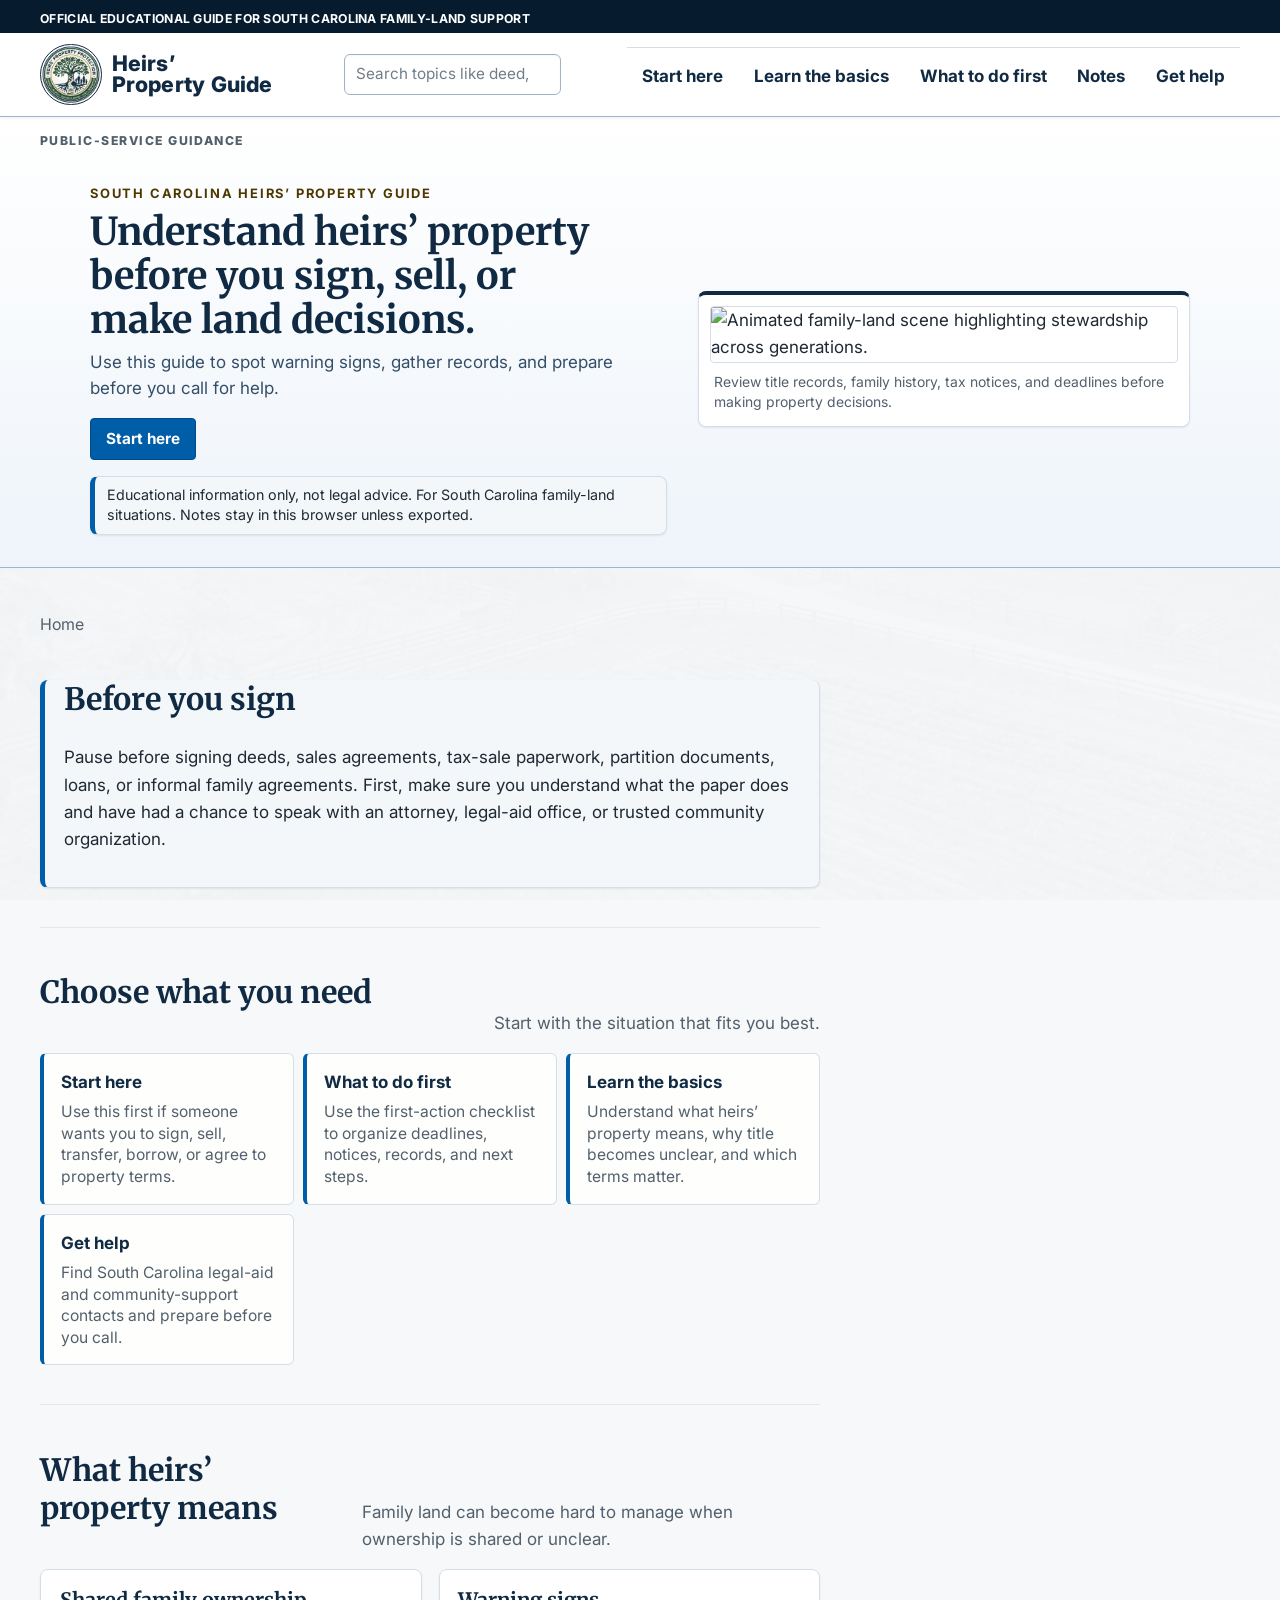
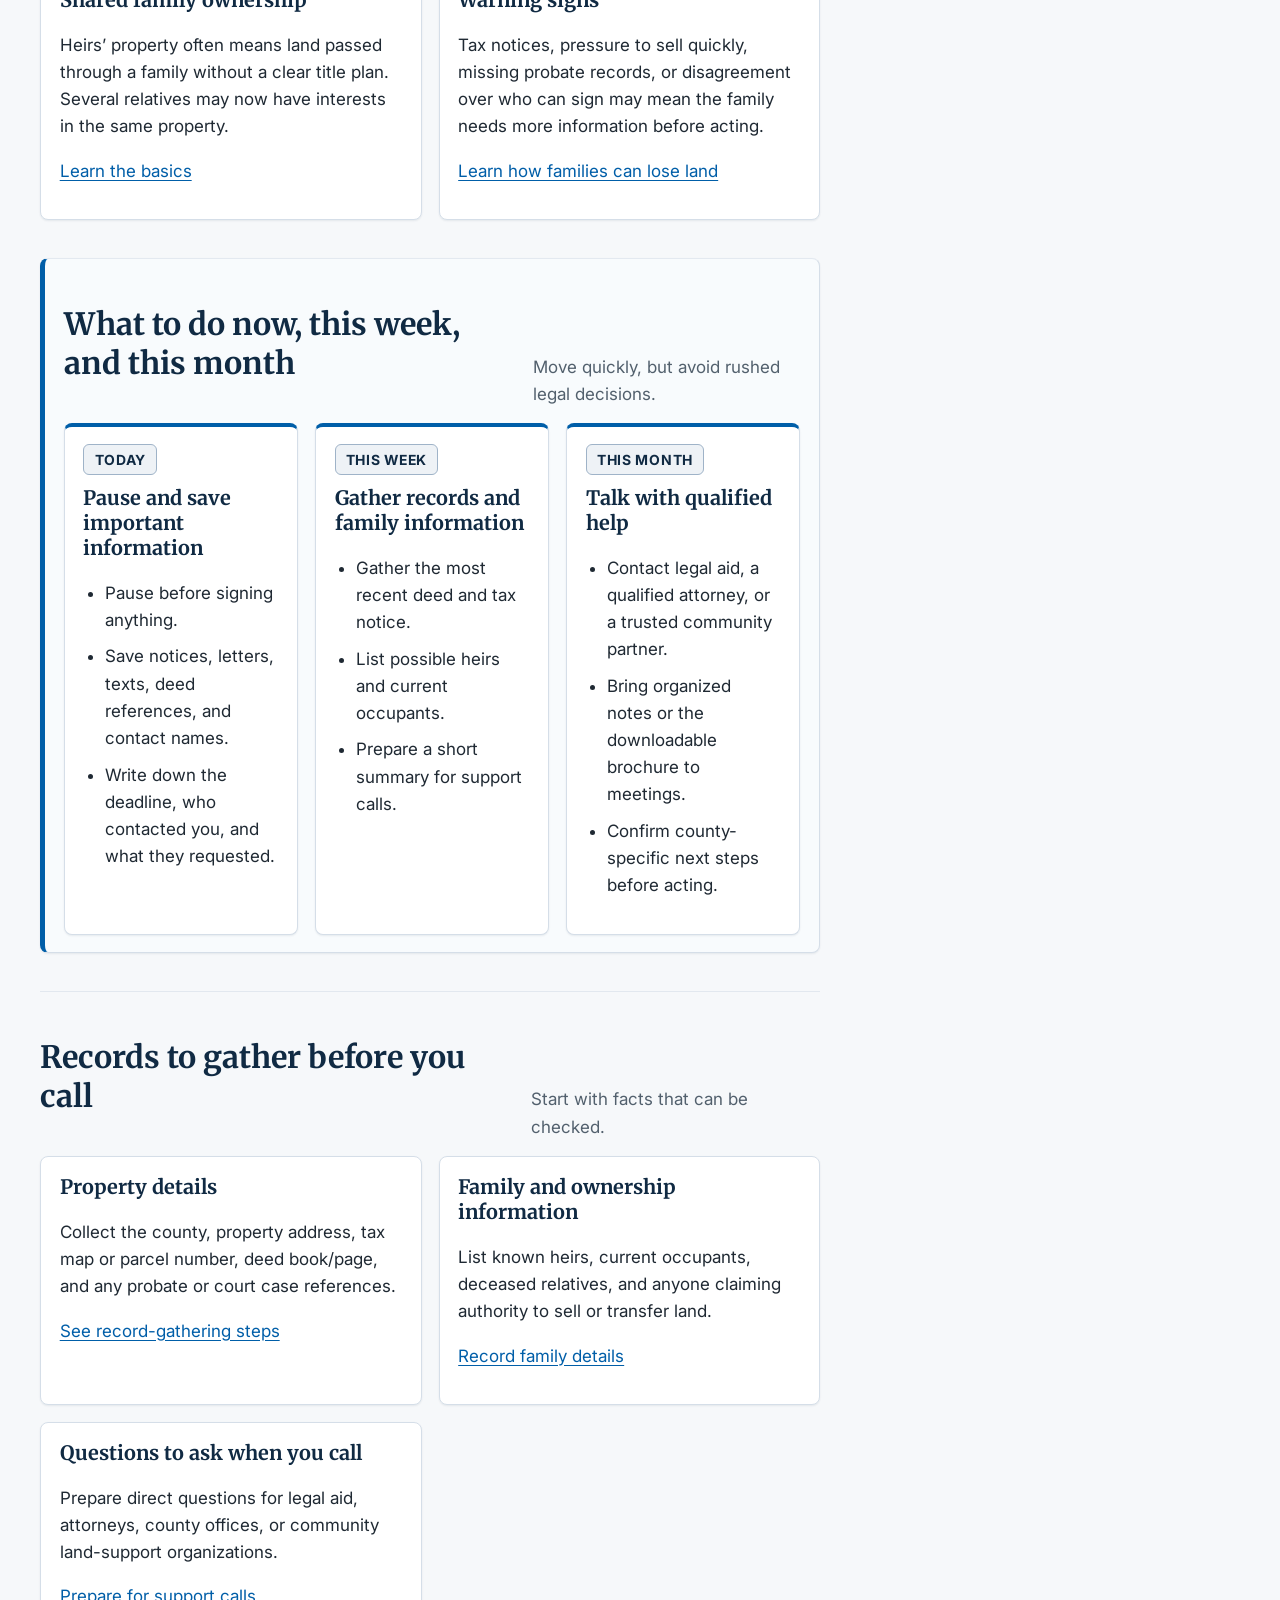
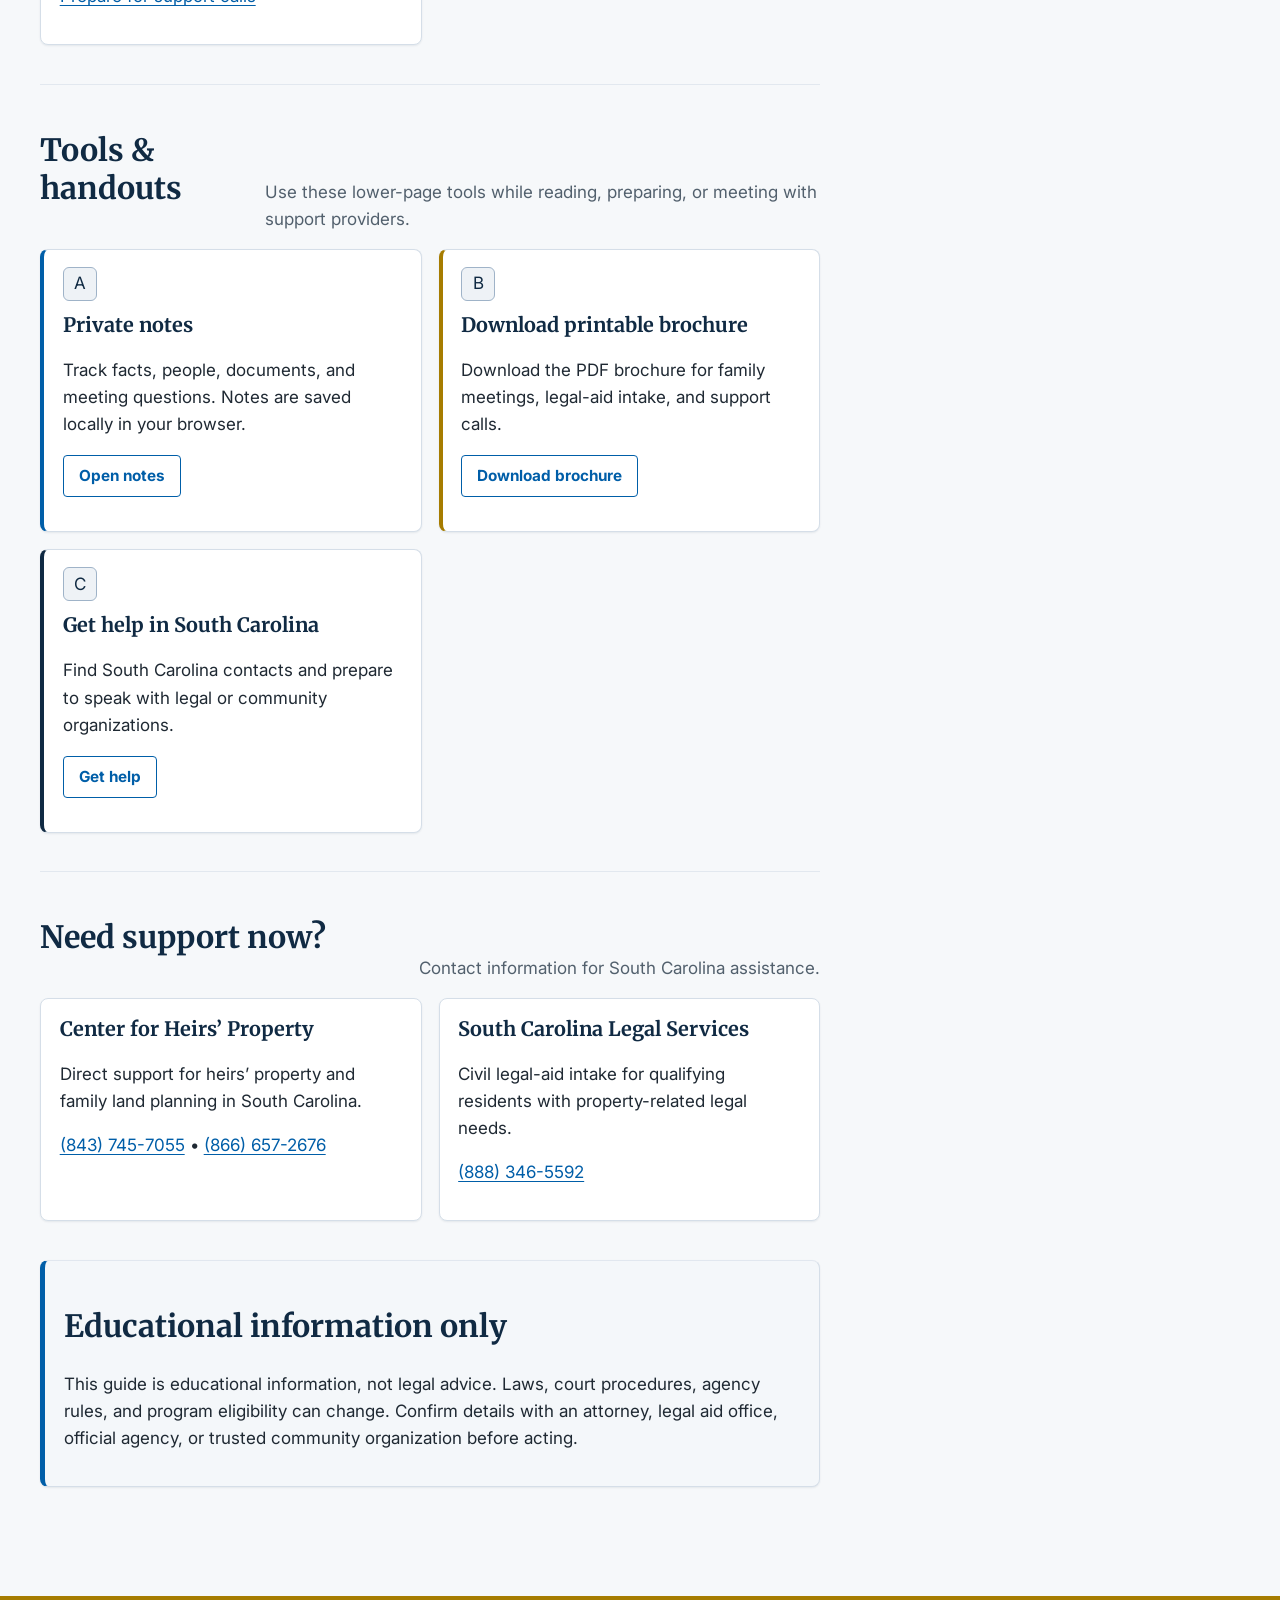
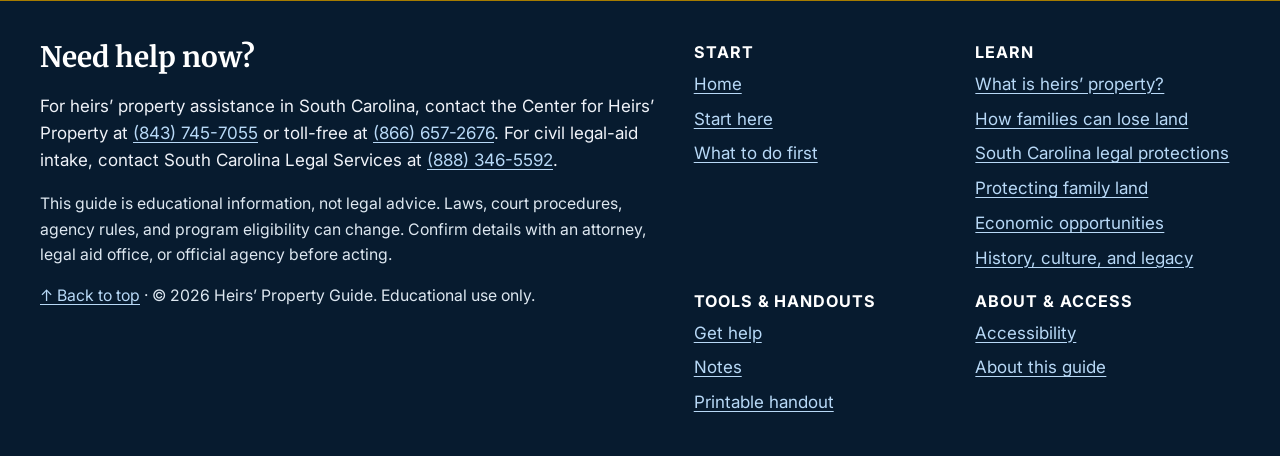
==== commit 40ecb368: "Route homepage brochure access to PDF download" ====
--- a/index.html
+++ b/index.html
@@ -113,7 +113,7 @@
             <div class="timeline-steps">
               <article class="timeline-step"><span class="step-label">Today</span><h3>Pause and save important information</h3><ul class="plain-list"><li>Pause before signing anything.</li><li>Save notices, letters, texts, deed references, and contact names.</li><li>Write down the deadline, who contacted you, and what they requested.</li></ul></article>
               <article class="timeline-step"><span class="step-label">This week</span><h3>Gather records and family information</h3><ul class="plain-list"><li>Gather the most recent deed and tax notice.</li><li>List possible heirs and current occupants.</li><li>Prepare a short summary for support calls.</li></ul></article>
-              <article class="timeline-step"><span class="step-label">This month</span><h3>Talk with qualified help</h3><ul class="plain-list"><li>Contact legal aid, a qualified attorney, or a trusted community partner.</li><li>Bring organized notes or the printable handout to meetings.</li><li>Confirm county-specific next steps before acting.</li></ul></article>
+              <article class="timeline-step"><span class="step-label">This month</span><h3>Talk with qualified help</h3><ul class="plain-list"><li>Contact legal aid, a qualified attorney, or a trusted community partner.</li><li>Bring organized notes or the downloadable brochure to meetings.</li><li>Confirm county-specific next steps before acting.</li></ul></article>
             </div>
           </section>
 
@@ -136,7 +136,7 @@
             </div>
             <div class="tools-grid">
               <article class="resource-panel tool-panel"><span class="card-icon" aria-hidden="true">A</span><h3>Private notes</h3><p>Track facts, people, documents, and meeting questions. Notes are saved locally in your browser.</p><p><a class="button-secondary" href="notes.html">Open notes</a></p></article>
-              <article class="resource-panel tool-panel"><span class="card-icon" aria-hidden="true">B</span><h3>Printable handout</h3><p>Bring a print-friendly handout to family meetings, legal-aid intake, and support calls.</p><p><a class="button-secondary" href="printable-guide.html">Open printable handout</a></p></article>
+              <article class="resource-panel tool-panel"><span class="card-icon" aria-hidden="true">B</span><h3>Download printable brochure</h3><p>Download the PDF brochure for family meetings, legal-aid intake, and support calls.</p><p><a class="button-secondary" href="assets/downloads/heirs-property-trifold-brochure.pdf" download>Download brochure</a></p></article>
               <article class="resource-panel tool-panel"><span class="card-icon" aria-hidden="true">C</span><h3>Get help in South Carolina</h3><p>Find South Carolina contacts and prepare to speak with legal or community organizations.</p><p><a class="button-secondary" href="resources-get-help.html">Get help</a></p></article>
             </div>
           </section>
@@ -161,4 +161,4 @@
   <footer class="footer" data-shared-footer></footer>
   <script src="assets/js/storage.js"></script><script src="assets/js/site.js"></script>
 </body>
-</html>
+</html>
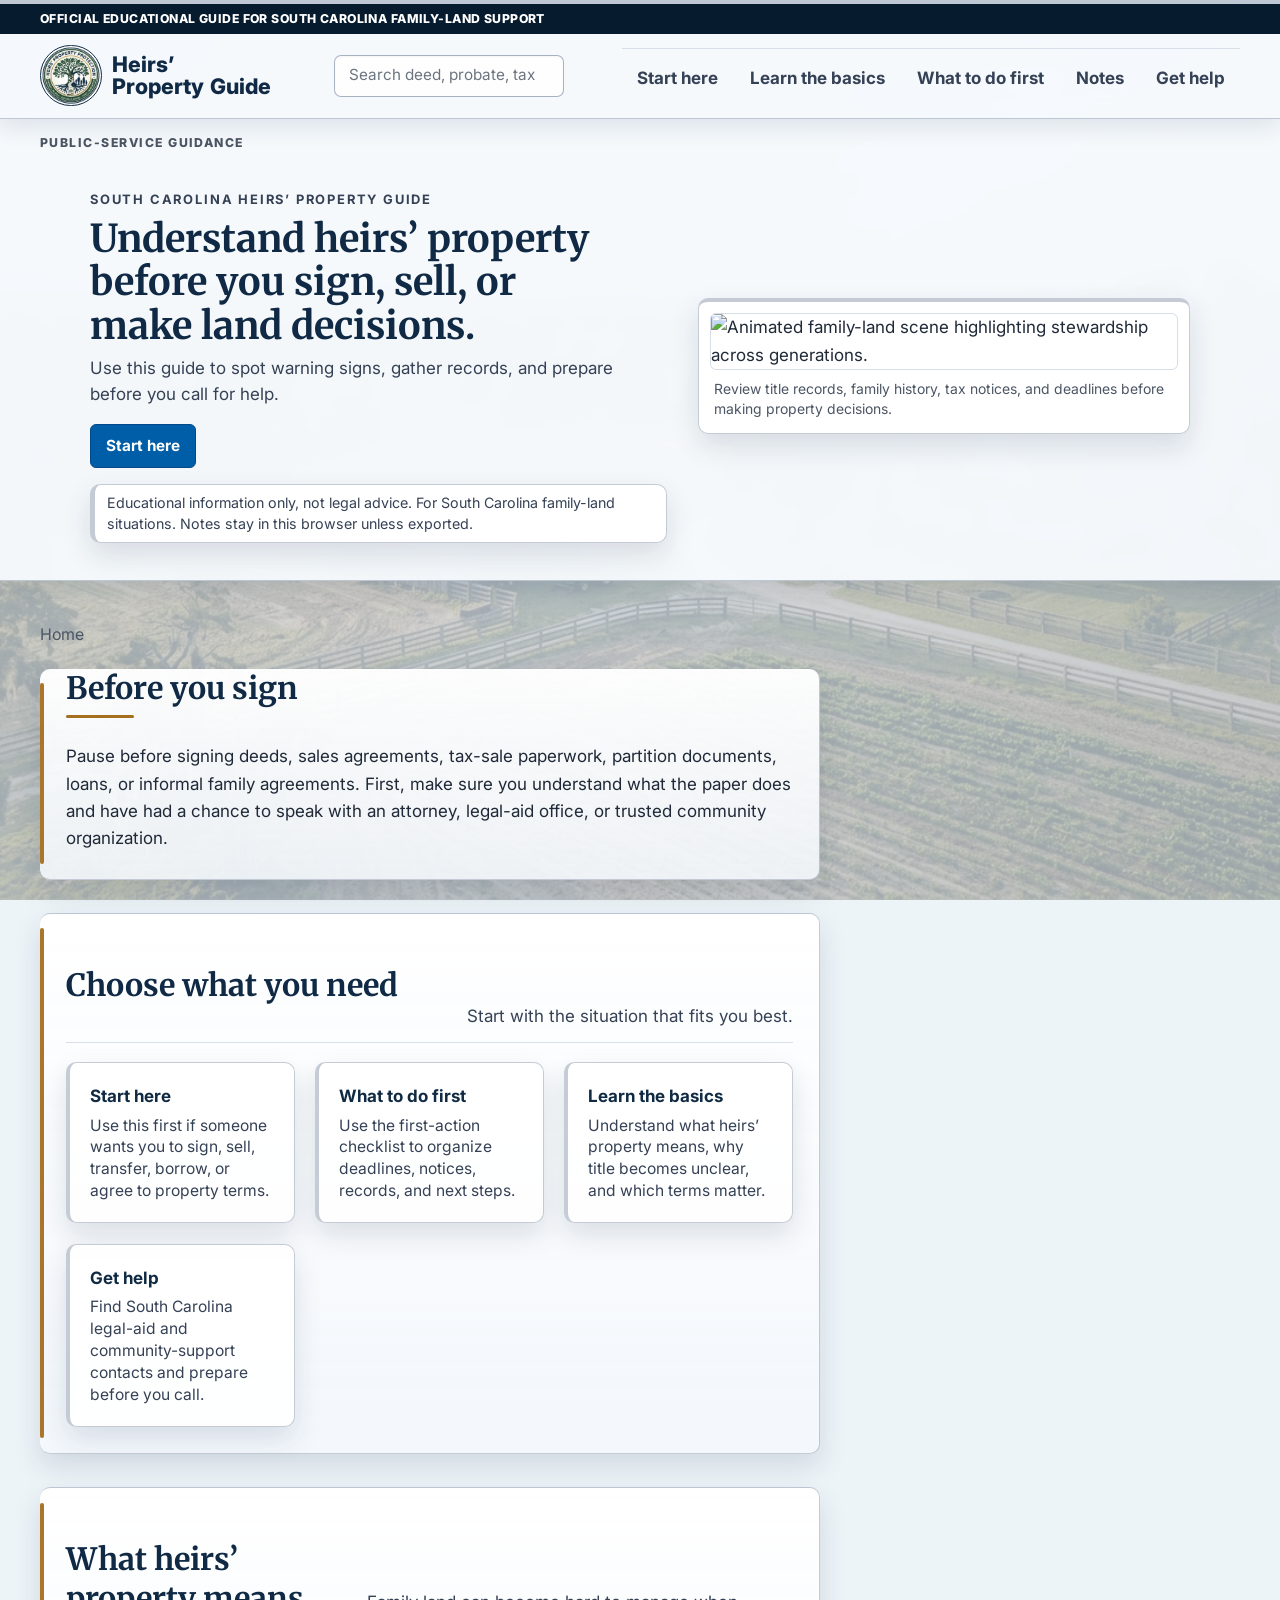
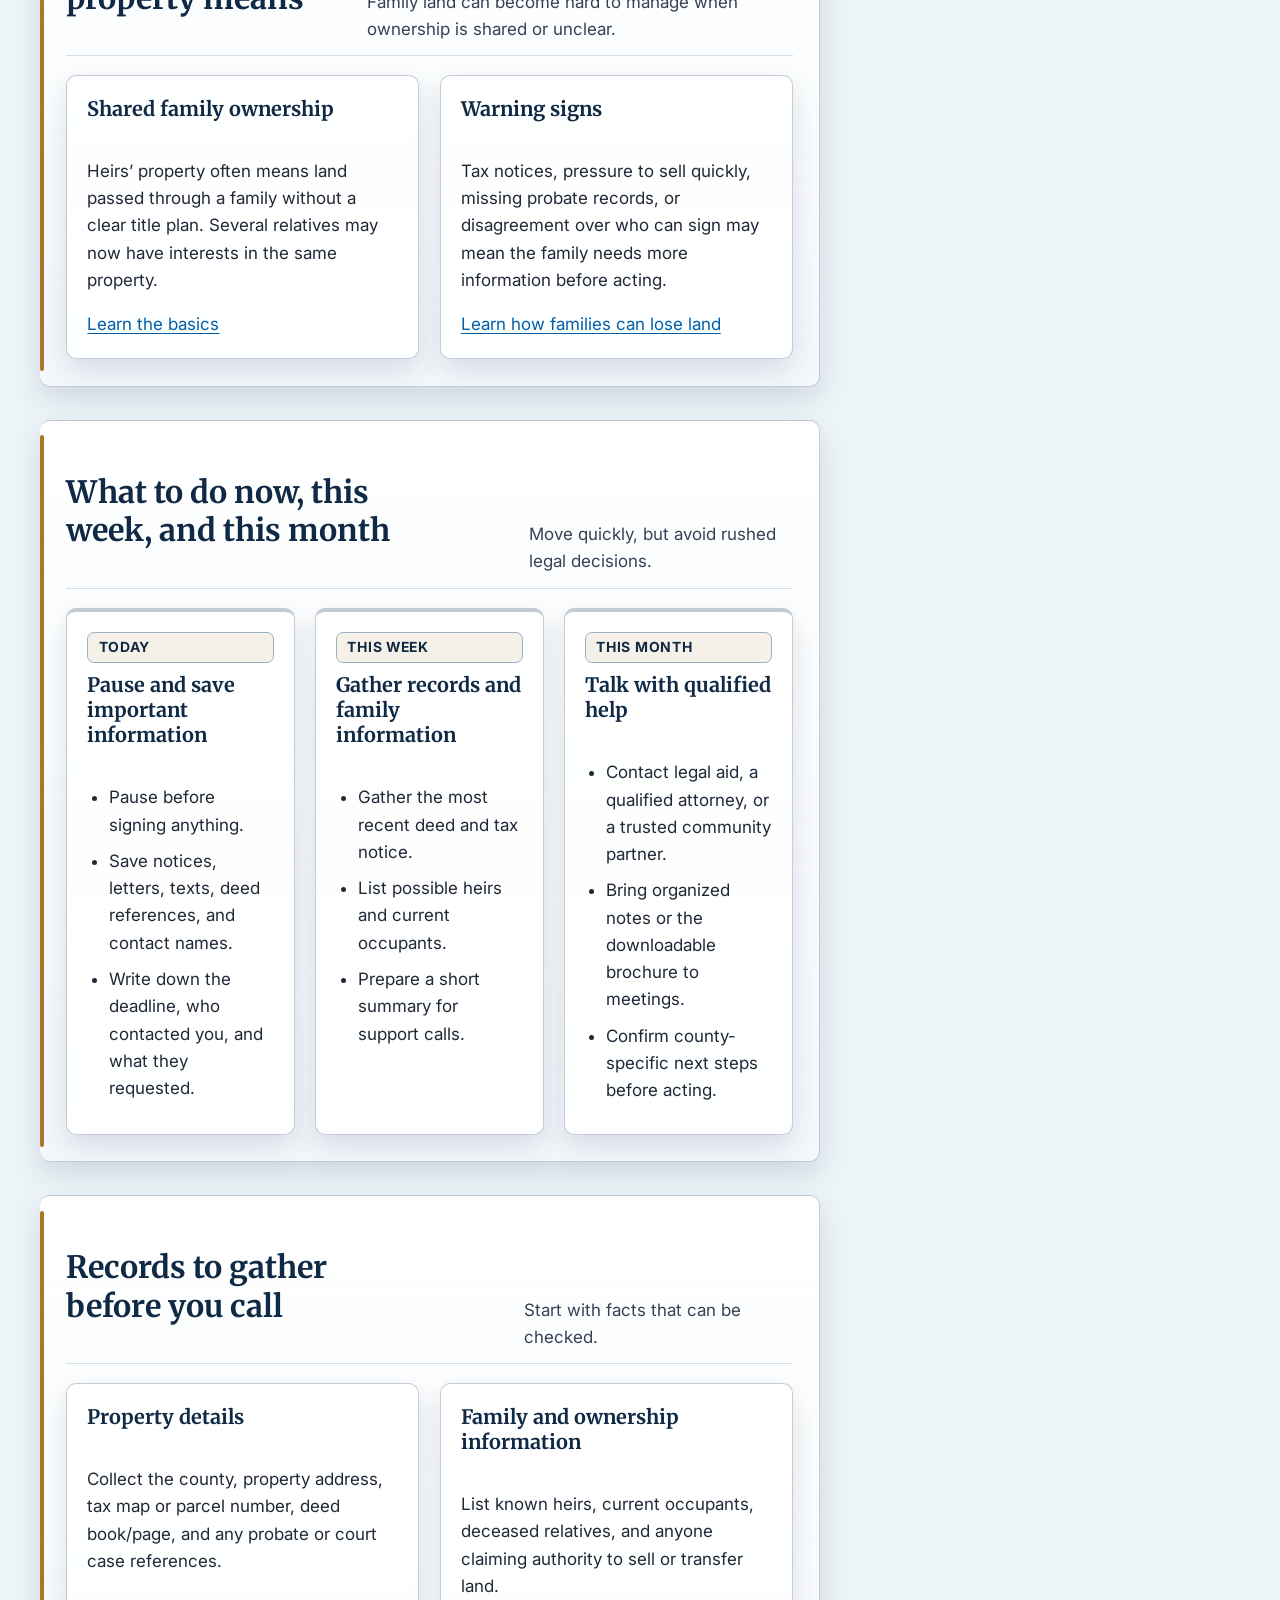
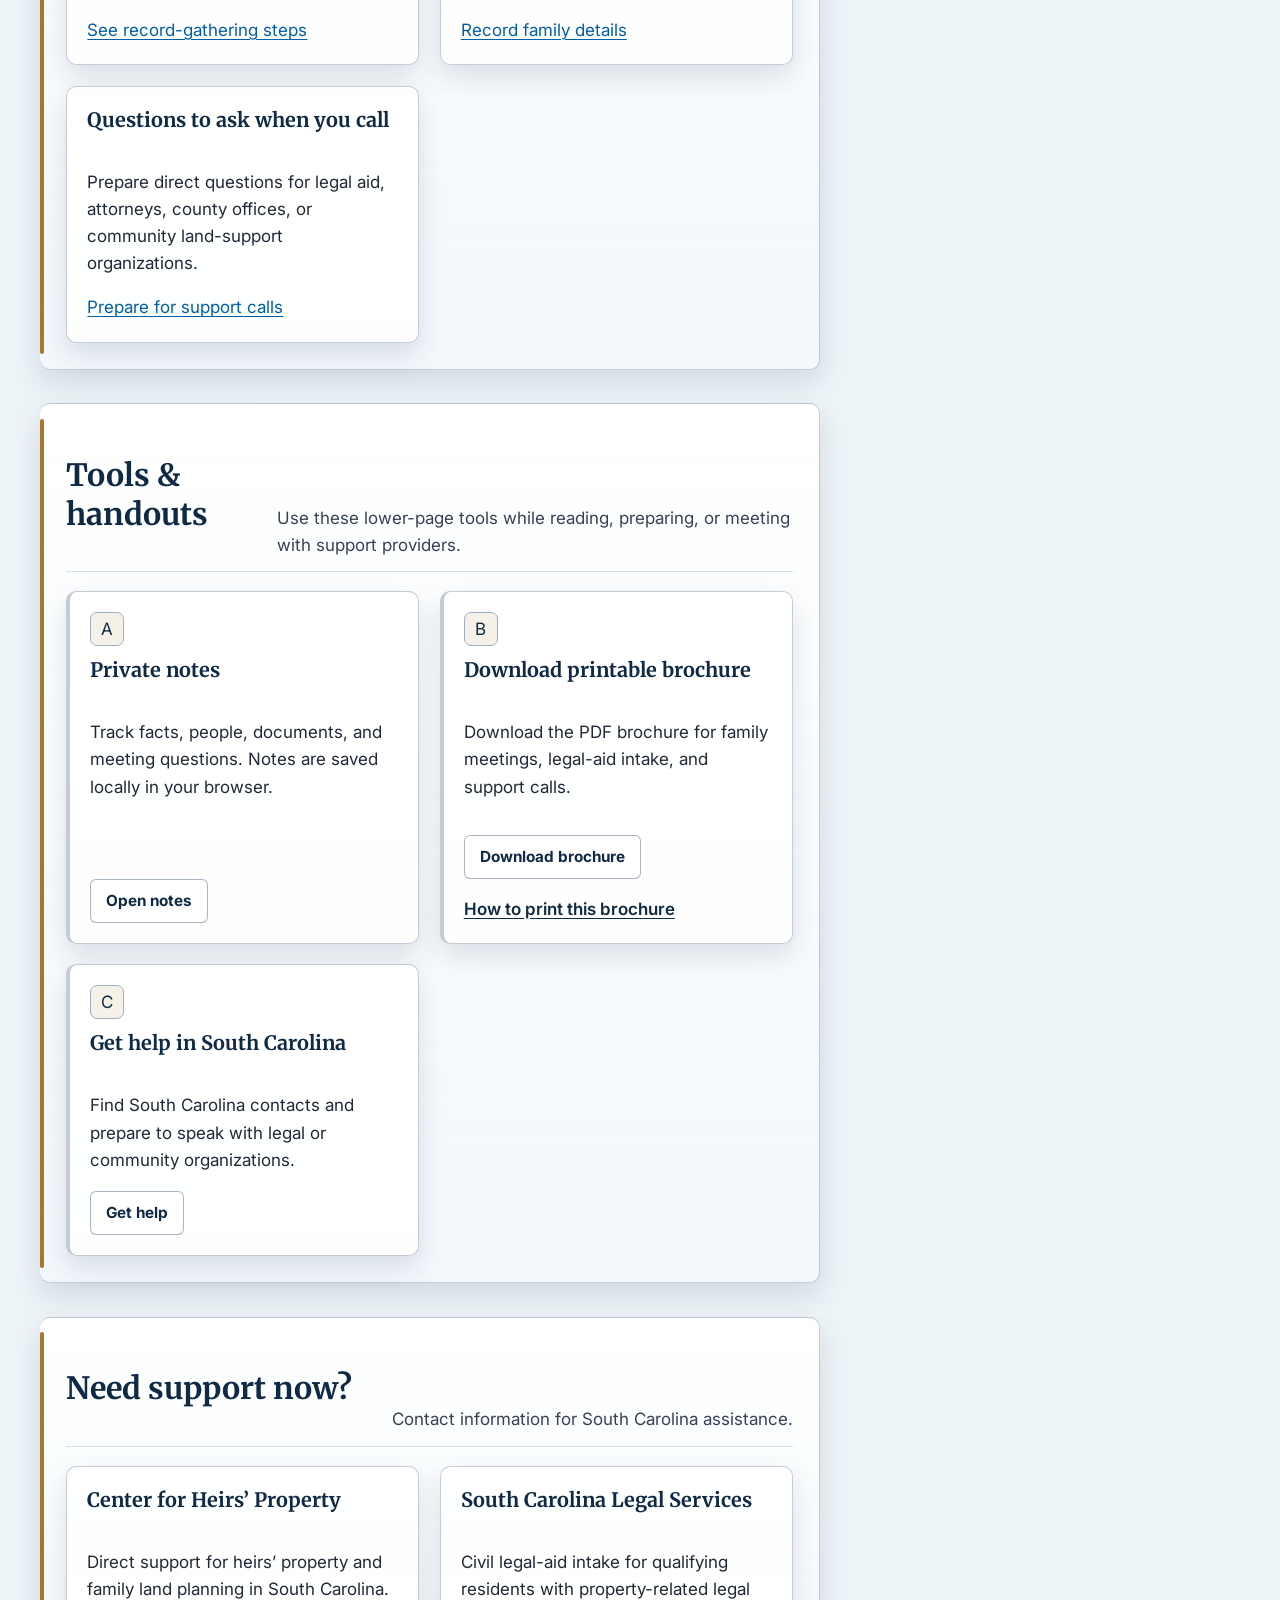
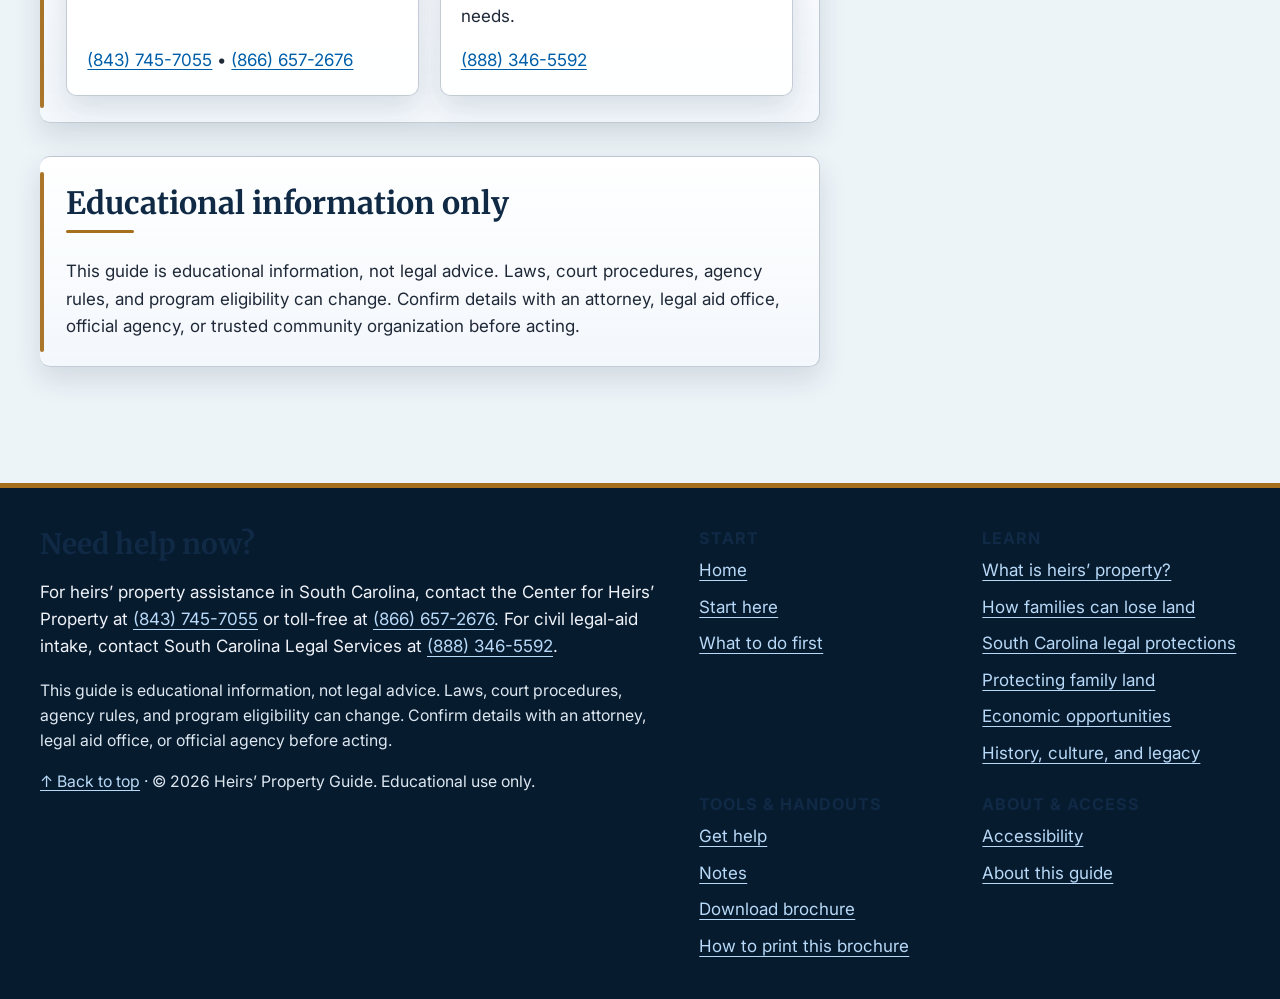
==== commit 15e78438: "Wire approved brochure and print guide downloads" ====
--- a/index.html
+++ b/index.html
@@ -136,7 +136,7 @@
             </div>
             <div class="tools-grid">
               <article class="resource-panel tool-panel"><span class="card-icon" aria-hidden="true">A</span><h3>Private notes</h3><p>Track facts, people, documents, and meeting questions. Notes are saved locally in your browser.</p><p><a class="button-secondary" href="notes.html">Open notes</a></p></article>
-              <article class="resource-panel tool-panel"><span class="card-icon" aria-hidden="true">B</span><h3>Download printable brochure</h3><p>Download the PDF brochure for family meetings, legal-aid intake, and support calls.</p><p><a class="button-secondary" href="assets/downloads/heirs-property-trifold-brochure.pdf" download>Download brochure</a></p></article>
+              <article class="resource-panel tool-panel"><span class="card-icon" aria-hidden="true">B</span><h3>Download printable brochure</h3><p>Download the PDF brochure for family meetings, legal-aid intake, and support calls.</p><p><a class="button-secondary" href="assets/downloads/protecting-family-land-trifold.pdf" download>Download brochure</a></p><p><a class="utility-link" href="assets/downloads/how-to-print-this-brochure.pdf" download>How to print this brochure</a></p></article>
               <article class="resource-panel tool-panel"><span class="card-icon" aria-hidden="true">C</span><h3>Get help in South Carolina</h3><p>Find South Carolina contacts and prepare to speak with legal or community organizations.</p><p><a class="button-secondary" href="resources-get-help.html">Get help</a></p></article>
             </div>
           </section>
--- a/assets/css/site.css
+++ b/assets/css/site.css
@@ -1,3 +1,1084 @@
 @import url("site-base.css?v=20260414");
 @import url("government-theme.css?v=20260611");
 @import url("core-cleanup.css?v=20260611");
+
+/* Design system remediation foundation.
+   Global CSS architecture only: stable surfaces, mobile-first readability,
+   restrained public-service tone, and nonessential background imagery. */
+:root {
+  --bg: #F3F5F7;
+  --surface: #FFFFFF;
+  --surface-alt: #F5F1E8;
+  --surface-strong: #102A43;
+  --surface-strong-2: #071B2F;
+  --text: #1F2933;
+  --text-soft: #334155;
+  --muted: #4B5563;
+  --line: #D6DEE7;
+  --line-strong: #9DAFC1;
+  --primary: #102A43;
+  --secondary: #005EA8;
+  --accent: #A66F1E;
+  --accent-soft: #F6E9D0;
+  --accent-ink: #51350F;
+  --link: #005EA8;
+  --link-hover: #003E73;
+  --focus: #F9C642;
+  --hero-rule: #A66F1E;
+  --danger: #B42318;
+  --danger-bg: #FFF3F0;
+  --success-bg: #EEF7F2;
+  --radius: 10px;
+  --radius-sm: 7px;
+  --btn-radius: 6px;
+  --shadow-sm: 0 1px 3px rgba(16, 42, 67, .08);
+  --shadow-md: 0 6px 18px rgba(16, 42, 67, .12);
+  --card-shadow: var(--shadow-sm);
+
+  --ds-section-gap: clamp(1.35rem, 2.6vw, 2.25rem);
+  --ds-card-gap: clamp(.85rem, 1.7vw, 1.2rem);
+  --ds-section-pad: clamp(1rem, 2.1vw, 1.55rem);
+  --ds-card-pad: clamp(.95rem, 1.6vw, 1.18rem);
+  --ds-reading-measure: 68ch;
+  --ds-page-head-bg: linear-gradient(180deg, #FFFFFF 0%, #EEF4FA 100%);
+  --ds-section-bg: #FFFFFF;
+  --ds-section-alt-bg: #F8FAFC;
+  --ds-card-bg: #FFFFFF;
+}
+
+html {
+  background: var(--bg);
+}
+
+body {
+  background: var(--bg);
+  color: var(--text);
+  text-rendering: optimizeLegibility;
+  -webkit-font-smoothing: antialiased;
+}
+
+body::before {
+  opacity: .06;
+  filter: grayscale(.4) contrast(.9) brightness(1.05) saturate(.95);
+}
+
+body:not(.mode-dashboard)::before {
+  opacity: .052;
+}
+
+body.mode-dashboard::before {
+  opacity: .07;
+  filter: grayscale(.32) contrast(.92) brightness(1.04) saturate(1);
+}
+
+::selection {
+  background: color-mix(in srgb, var(--focus) 58%, transparent 42%);
+  color: var(--surface-strong-2);
+}
+
+.header-inner,
+.container,
+.footer-inner,
+.page-head-inner {
+  width: min(calc(100% - clamp(1rem, 4vw, 2rem)), var(--max));
+}
+
+/* Header and navigation */
+.site-header {
+  background: var(--surface);
+  color: var(--text);
+  border-top: 4px solid var(--surface-strong-2);
+  border-bottom: 1px solid var(--line-strong);
+  box-shadow: 0 1px 4px rgba(16, 42, 67, .08);
+  backdrop-filter: none;
+}
+
+.site-header::before {
+  background: var(--surface-strong-2);
+  color: #FFFFFF;
+  font-size: .72rem;
+  font-weight: 800;
+  letter-spacing: .035em;
+  padding-block: .3rem;
+}
+
+.header-inner {
+  gap: .65rem 1rem;
+  padding-block: .58rem;
+}
+
+.brand {
+  color: var(--surface-strong);
+}
+
+.brand-mark {
+  border: 1px solid var(--surface-strong);
+  background: #FFFFFF;
+  box-shadow: none;
+}
+
+.brand-text {
+  letter-spacing: .005em;
+}
+
+.nav-toggle,
+.site-search input[type="search"] {
+  border-radius: var(--radius-sm);
+  border-color: var(--line-strong);
+}
+
+.nav-toggle {
+  background: var(--surface);
+  color: var(--surface-strong);
+  min-height: max(var(--btn-height), 44px);
+}
+
+.primary-nav {
+  border-top: 1px solid var(--line);
+  padding-top: .42rem;
+}
+
+.primary-nav ul {
+  gap: .08rem;
+}
+
+.primary-nav a {
+  min-height: 42px;
+  border-radius: var(--radius-sm);
+  color: var(--surface-strong);
+  font-weight: 700;
+}
+
+.primary-nav a[aria-current="page"],
+.primary-nav a:hover {
+  background: var(--surface-alt);
+  color: var(--surface-strong-2);
+}
+
+.top-link,
+.button,
+.button-secondary,
+.button-tertiary,
+.print-link,
+.mobile-help-actions a {
+  min-height: max(var(--btn-height), 44px);
+  border-radius: var(--btn-radius);
+  font-weight: 700;
+}
+
+.button {
+  background: var(--secondary);
+  border-color: #004B87;
+  color: #FFFFFF;
+  box-shadow: none;
+}
+
+.button:hover,
+.button:active {
+  background: var(--link-hover);
+  color: #FFFFFF;
+}
+
+.button-secondary {
+  background: #FFFFFF;
+  border-color: var(--secondary);
+  color: var(--secondary);
+}
+
+.button-secondary:hover,
+.button-secondary:active {
+  background: #E7F1FA;
+  border-color: var(--link-hover);
+  color: var(--link-hover);
+}
+
+.button-tertiary,
+.print-link {
+  color: var(--surface-strong);
+  border-color: var(--line-strong);
+}
+
+.button-tertiary:hover,
+.button-tertiary:active {
+  background: var(--surface-alt);
+}
+
+.primary-nav a:focus-visible,
+.mobile-help-actions a:focus-visible,
+.footer a:focus-visible,
+.search-result-link:focus-visible {
+  outline: 3px solid var(--focus);
+  outline-offset: 3px;
+  box-shadow: 0 0 0 2px var(--surface);
+}
+
+/* Mastheads and page modes */
+.page-head {
+  background: var(--ds-page-head-bg);
+  color: var(--text);
+  border-bottom: 1px solid var(--line-strong);
+}
+
+.page-head::before {
+  color: var(--muted);
+}
+
+.page-head-inner {
+  display: grid;
+  gap: .5rem;
+  padding-block: clamp(1.05rem, 2vw, 1.65rem);
+}
+
+.page-head .kicker {
+  display: flex;
+  flex-wrap: wrap;
+  align-items: center;
+  gap: .25rem .38rem;
+}
+
+.kicker,
+.kicker .eyebrow-descriptor {
+  color: var(--muted);
+}
+
+.kicker .eyebrow-category {
+  color: var(--accent-ink);
+}
+
+.page-head h1 {
+  color: var(--surface-strong);
+  text-wrap: balance;
+}
+
+.page-head .lead,
+.lead,
+.section-intro,
+.lead-paragraph {
+  color: var(--text-soft);
+  max-width: var(--ds-reading-measure);
+}
+
+.mode-dashboard .page-head,
+.mode-urgent .page-head,
+.mode-action .page-head,
+.mode-learning .page-head,
+.mode-workspace .page-head {
+  background: var(--ds-page-head-bg);
+}
+
+.mode-dashboard { --hero-rule: var(--accent); }
+.mode-urgent { --hero-rule: var(--danger); }
+.mode-action { --hero-rule: var(--secondary); }
+.mode-learning { --hero-rule: var(--accent); }
+.mode-workspace { --hero-rule: #2E8540; }
+
+.mode-urgent .page-head::after,
+.mode-action .page-head::after,
+.mode-learning .page-head::after,
+.mode-workspace .page-head::after {
+  height: 4px;
+  background: var(--hero-rule);
+}
+
+.badge--urgent {
+  background: var(--danger);
+  color: #FFFFFF;
+}
+
+.page-head.masthead-utility .page-head-inner {
+  padding-block: clamp(.85rem, 1.5vw, 1.15rem);
+}
+
+/* Page layout and reading rhythm */
+.page-wrap {
+  padding-block: clamp(1.55rem, 3.2vw, 2.75rem) clamp(3rem, 5vw, 4.5rem);
+}
+
+.breadcrumbs {
+  margin-bottom: clamp(.85rem, 1.7vw, 1.25rem);
+  color: var(--muted);
+}
+
+.page-utilities {
+  padding-bottom: .75rem;
+  border-bottom: 1px solid var(--line);
+}
+
+.layout {
+  gap: clamp(1.35rem, 3vw, 2.35rem);
+}
+
+@media (min-width: 900px) {
+  .layout:not(.with-aside) .page-main {
+    max-width: min(var(--content), 100%);
+  }
+
+  .page-main {
+    width: 100%;
+  }
+}
+
+.page-main > .section,
+.page-main > .callout,
+.page-main > .warning,
+.page-main > .notice-bar,
+.page-main > .checklist-box,
+.page-main > .form-grid {
+  margin-top: var(--ds-section-gap);
+}
+
+.page-main > :first-child {
+  margin-top: 0;
+}
+
+.page-main > .section {
+  position: relative;
+  padding: var(--ds-section-pad);
+  border: 1px solid var(--line);
+  border-left: 0;
+  border-radius: var(--radius);
+  background: var(--ds-section-bg);
+  box-shadow: var(--shadow-sm);
+}
+
+.page-main > .section:nth-of-type(even) {
+  background: var(--ds-section-alt-bg);
+}
+
+.page-main > .section::before {
+  content: "";
+  position: absolute;
+  inset: .85rem auto .85rem 0;
+  width: 4px;
+  border-radius: 999px;
+  background: var(--hero-rule);
+  opacity: .95;
+}
+
+.page-main > .section > * {
+  position: relative;
+  z-index: 1;
+}
+
+.section-header {
+  gap: .4rem 1rem;
+  margin-bottom: clamp(.85rem, 1.6vw, 1.12rem);
+  padding-bottom: .72rem;
+  border-bottom: 1px solid var(--line);
+}
+
+.section-header p,
+.help-text,
+.search-result-snippet,
+.checklist-meta,
+.quick-path-list span {
+  color: var(--muted);
+}
+
+.section-header h2,
+.section > h2,
+.callout > h2,
+.warning > h2,
+.notice-bar > h2,
+.checklist-box > h2,
+.note-panel > h2,
+.field-group legend {
+  text-wrap: balance;
+}
+
+.section > h2::after,
+.callout > h2::after,
+.warning > h2::after,
+.notice-bar > h2::after,
+.checklist-box > h2::after {
+  content: "";
+  display: block;
+  width: clamp(2.4rem, 6vw, 4rem);
+  height: 3px;
+  margin-top: .45rem;
+  border-radius: 999px;
+  background: var(--hero-rule);
+}
+
+.section > :first-child,
+.callout > :first-child,
+.warning > :first-child,
+.notice-bar > :first-child,
+.card > :first-child,
+.resource-card > :first-child,
+.resource-panel > :first-child,
+.timeline-step > :first-child,
+.note-panel > :first-child,
+.site-map-card > :first-child,
+.field-group > :first-child {
+  margin-top: 0;
+}
+
+.section > :last-child,
+.callout > :last-child,
+.warning > :last-child,
+.notice-bar > :last-child,
+.card > :last-child,
+.resource-card > :last-child,
+.resource-panel > :last-child,
+.timeline-step > :last-child,
+.note-panel > :last-child,
+.site-map-card > :last-child,
+.field-group > :last-child {
+  margin-bottom: 0;
+}
+
+/* Component hierarchy */
+.card-grid,
+.resource-grid,
+.site-map-grid,
+.learn-grid,
+.tools-grid,
+.help-grid,
+.timeline-steps,
+.quick-path-list {
+  gap: var(--ds-card-gap);
+  align-items: stretch;
+}
+
+.card,
+.resource-card,
+.resource-panel,
+.site-map-card,
+.timeline-step,
+.note-panel,
+.checklist-box,
+.notice-bar,
+.callout,
+.warning,
+.field-group,
+details,
+.quick-path-list a {
+  padding: var(--ds-card-pad);
+  background-color: var(--ds-card-bg);
+  border-color: var(--line);
+  border-radius: var(--radius);
+  box-shadow: var(--shadow-sm);
+}
+
+.card,
+.resource-card,
+.resource-panel,
+.site-map-card,
+.timeline-step,
+.note-panel,
+.quick-path-list a,
+.tool-panel {
+  display: flex;
+  flex-direction: column;
+  height: 100%;
+}
+
+.card p:last-child,
+.resource-card p:last-child,
+.resource-panel p:last-child,
+.site-map-card p:last-child,
+.timeline-step p:last-child,
+.tool-panel p:last-child {
+  margin-top: auto;
+}
+
+.quick-path-list a,
+.card,
+.resource-card,
+.resource-panel,
+.timeline-step,
+.site-map-card,
+.note-panel,
+.field-group,
+details {
+  transition: border-color .18s ease, box-shadow .18s ease, transform .18s ease, background-color .18s ease;
+}
+
+.quick-path-list a:hover,
+.card:focus-within,
+.resource-card:focus-within,
+.resource-panel:focus-within,
+.timeline-step:focus-within,
+.site-map-card:focus-within,
+.note-panel:focus-within,
+.field-group:focus-within,
+details:focus-within {
+  border-color: var(--secondary);
+  box-shadow: var(--shadow-md);
+}
+
+.quick-path-list a:hover,
+.resource-panel:hover,
+.resource-card:hover,
+.site-map-card:hover {
+  transform: translateY(-1px);
+}
+
+.callout {
+  background: #F8FBFD;
+  border-left-color: var(--secondary);
+}
+
+.warning {
+  background: var(--danger-bg);
+  border-left-color: var(--danger);
+}
+
+.notice-bar {
+  background: var(--success-bg);
+  border-left: 5px solid #2E8540;
+}
+
+.hero-panel,
+.notice-bar {
+  background: #F4F7FA;
+}
+
+.hero-panel {
+  border-left: 5px solid var(--secondary);
+}
+
+.card-standard,
+.card-urgent,
+.card-utility {
+  background: var(--surface);
+}
+
+.card-standard { border-top: 4px solid var(--secondary); }
+.card-urgent { border-top: 4px solid var(--danger); }
+.card-utility { border-top: 4px solid var(--accent); }
+
+.tool-panel { border-left-color: var(--secondary); }
+.tool-panel:nth-child(2) { border-left-color: var(--accent); }
+.tool-panel:nth-child(3) { border-left-color: var(--surface-strong); }
+
+.step-label,
+.card-icon,
+.key-pill {
+  border-radius: var(--radius-sm);
+  background: var(--surface-alt);
+  color: var(--surface-strong);
+}
+
+/* Homepage */
+.home-hero .page-head-inner {
+  padding-block: clamp(1.35rem, 3vw, 2.15rem);
+}
+
+.home-hero .lead {
+  color: var(--text-soft);
+}
+
+.hero-visual {
+  background: #FFFFFF;
+  border: 1px solid var(--line);
+  border-top: 4px solid var(--surface-strong);
+  border-radius: var(--radius);
+  box-shadow: var(--shadow-sm);
+}
+
+.hero-visual figcaption {
+  color: var(--muted);
+}
+
+.home-hero .hero-panel {
+  max-width: 58rem;
+}
+
+.home-hero .hero-panel-item {
+  color: var(--text-soft);
+}
+
+/* Forms, search, and tables */
+.site-search {
+  flex-basis: clamp(12rem, 18vw, 16rem);
+}
+
+.site-search input[type="search"] {
+  min-height: 42px;
+  padding-inline: .82rem;
+  background: #FFFFFF;
+  color: var(--text);
+}
+
+.site-search-panel {
+  padding: .55rem;
+  border-color: var(--line-strong);
+  background: var(--surface);
+  box-shadow: var(--shadow-md);
+}
+
+.search-result-link {
+  padding: .72rem .78rem;
+}
+
+.search-result-title {
+  color: var(--surface-strong);
+  text-wrap: balance;
+}
+
+textarea,
+input[type="text"],
+input[type="date"] {
+  line-height: 1.5;
+  border-radius: var(--radius-sm);
+  border-color: var(--line-strong);
+  background: #FFFFFF;
+  color: var(--text);
+}
+
+.field-group legend {
+  color: var(--surface-strong);
+}
+
+.checklist li {
+  gap: .85rem;
+  padding: .95rem 1rem;
+  background: #FFFFFF;
+  border-color: var(--line);
+}
+
+.checklist label {
+  line-height: 1.5;
+  color: var(--text);
+}
+
+.progress-steps {
+  gap: .55rem;
+  margin-bottom: clamp(1.25rem, 2.5vw, 1.85rem);
+}
+
+.progress-steps li {
+  color: var(--muted);
+  font-weight: 700;
+}
+
+.table-wrap,
+th {
+  background: var(--surface-alt);
+}
+
+td,
+th {
+  border-color: var(--line);
+}
+
+/* Footer */
+.footer {
+  margin-top: clamp(2rem, 4vw, 3.2rem);
+  background: var(--surface-strong-2);
+  border-top: 5px solid var(--accent);
+}
+
+.footer-inner {
+  gap: clamp(1.2rem, 3vw, 2.2rem);
+}
+
+.footer-nav {
+  gap: clamp(1rem, 2vw, 1.5rem);
+}
+
+.footer-nav ul {
+  gap: .55rem;
+}
+
+.footer a {
+  color: #B8D9F7;
+  text-underline-offset: .22em;
+}
+
+.footer a:hover {
+  color: #FFFFFF;
+}
+
+.footer-nav h2,
+.footer-nav h3 {
+  color: #FFFFFF;
+}
+
+.small {
+  color: #DDE7F0;
+}
+
+/* Responsive rules */
+@media (min-width: 701px) and (max-width: 899px) {
+  .site-header {
+    position: sticky;
+  }
+}
+
+@media (max-width: 899px) {
+  .mobile-help-strip {
+    display: block;
+  }
+
+  .mobile-help-strip-inner {
+    align-items: center;
+    padding-block: .35rem;
+  }
+
+  .mobile-help-strip p {
+    font-size: .84rem;
+    line-height: 1.25;
+  }
+
+  .mobile-help-actions {
+    flex-direction: row;
+    flex-wrap: wrap;
+    justify-content: flex-end;
+    gap: .35rem;
+  }
+
+  .mobile-help-actions a {
+    flex: 0 0 auto;
+    width: auto;
+    min-height: 34px;
+    padding: .3rem .58rem;
+    font-size: .82rem;
+    line-height: 1.15;
+  }
+
+  .site-search {
+    order: 3;
+    flex: 1 1 100%;
+    max-width: none;
+  }
+
+  .site-search-panel {
+    left: 0;
+    right: auto;
+    width: min(100%, calc(100vw - 2rem));
+  }
+
+  .primary-nav a {
+    min-height: 46px;
+    border: 1px solid var(--line);
+    border-left: 4px solid transparent;
+    margin-bottom: .35rem;
+  }
+
+  .primary-nav a[aria-current="page"],
+  .primary-nav a:hover {
+    border-left-color: var(--accent);
+  }
+
+  .page-utilities {
+    align-items: stretch;
+  }
+
+  .page-quick-tools,
+  .page-utilities .button-secondary,
+  .button-group > *,
+  .form-actions > *,
+  .checklist-tools > * {
+    width: 100%;
+  }
+}
+
+@media (max-width: 700px) {
+  :root {
+    --ds-section-gap: 1.35rem;
+    --ds-section-pad: 1rem;
+    --ds-card-pad: .95rem;
+  }
+
+  body {
+    background: var(--bg);
+    color: var(--text);
+  }
+
+  body::before,
+  body:not(.mode-dashboard)::before {
+    opacity: .045;
+    filter: grayscale(.48) contrast(.9) brightness(1.06) saturate(.95);
+  }
+
+  body.mode-dashboard::before {
+    opacity: .055;
+  }
+
+  html {
+    font-size: 16px;
+  }
+
+  .header-inner,
+  .container,
+  .footer-inner,
+  .page-head-inner {
+    width: min(calc(100% - 1rem), var(--max));
+  }
+
+  .page-head {
+    background: var(--ds-page-head-bg);
+  }
+
+  .page-head-inner {
+    padding-block: clamp(.95rem, 3.4vw, 1.2rem);
+  }
+
+  .page-head h1 {
+    max-width: 24ch;
+  }
+
+  .page-head .lead,
+  .lead {
+    color: var(--text-soft);
+    font-size: .98rem;
+    line-height: 1.45;
+  }
+
+  .page-main > .section {
+    padding: var(--ds-section-pad);
+    border-radius: var(--radius);
+    background: var(--ds-section-bg);
+    box-shadow: var(--shadow-sm);
+  }
+
+  .page-main > .section:nth-of-type(even) {
+    background: var(--ds-section-alt-bg);
+  }
+
+  .page-main > .section::before {
+    inset: .85rem auto .85rem 0;
+    width: 4px;
+  }
+
+  .card,
+  .resource-card,
+  .resource-panel,
+  .site-map-card,
+  .timeline-step,
+  .note-panel,
+  .checklist-box,
+  .field-group,
+  details,
+  .quick-path-list a {
+    background-color: #FFFFFF;
+    border-color: var(--line);
+    box-shadow: var(--shadow-sm);
+    color: var(--text);
+  }
+
+  .callout {
+    background-color: #F8FBFD;
+    border-color: var(--line);
+    border-left-color: var(--secondary);
+  }
+
+  .warning {
+    background-color: var(--danger-bg);
+    border-color: #E7B7B2;
+    border-left-color: var(--danger);
+  }
+
+  .notice-bar {
+    background-color: var(--success-bg);
+    border-color: #A7CDB7;
+    border-left-color: #2E8540;
+  }
+
+  .page-main,
+  .page-main p,
+  .page-main li,
+  .page-main label,
+  .page-main summary,
+  .card p,
+  .resource-card p,
+  .resource-panel p,
+  .site-map-card p,
+  .timeline-step p,
+  .note-panel p,
+  .callout p,
+  .warning p,
+  .notice-bar p,
+  .checklist-box p {
+    color: var(--text);
+  }
+
+  .section-header p,
+  .help-text,
+  .quick-path-list span,
+  .search-result-snippet,
+  .checklist-meta,
+  .breadcrumbs,
+  .progress-steps li,
+  .kicker,
+  .eyebrow-descriptor {
+    color: var(--muted);
+  }
+
+  .mobile-help-strip-inner {
+    display: grid;
+    grid-template-columns: minmax(0, 1fr) auto;
+    align-items: center;
+    gap: .35rem .5rem;
+    padding-block: .32rem;
+  }
+
+  .mobile-help-strip p {
+    min-width: 0;
+    font-size: .8rem;
+  }
+
+  .mobile-help-actions {
+    display: flex;
+    flex-direction: row;
+    flex-wrap: nowrap;
+    justify-content: flex-end;
+    min-width: max-content;
+  }
+
+  .mobile-help-actions a {
+    width: auto;
+    min-height: 32px;
+    padding: .28rem .5rem;
+    font-size: .78rem;
+  }
+
+  .progress-steps {
+    grid-template-columns: 1fr;
+  }
+
+  .progress-steps li {
+    display: flex;
+    align-items: center;
+    gap: .6rem;
+    text-align: left;
+  }
+
+  .progress-steps li::before {
+    margin: 0;
+    flex: 0 0 24px;
+  }
+
+  .progress-steps li::after {
+    display: none;
+  }
+}
+
+@media (max-width: 430px) {
+  .mobile-help-strip-inner {
+    grid-template-columns: 1fr;
+  }
+
+  .mobile-help-actions {
+    justify-content: stretch;
+    min-width: 0;
+  }
+
+  .mobile-help-actions a {
+    flex: 1 1 0;
+    text-align: center;
+  }
+}
+
+@media (prefers-color-scheme: dark) {
+  :root {
+    --bg: #111827;
+    --surface: #1F2937;
+    --surface-alt: #263445;
+    --surface-strong: #E5EEF7;
+    --surface-strong-2: #0B1623;
+    --text: #E5E7EB;
+    --text-soft: #CBD5E1;
+    --muted: #AEBECD;
+    --line: #3B4A5A;
+    --line-strong: #60758A;
+    --primary: #E5EEF7;
+    --secondary: #7DBCF4;
+    --accent: #F9C642;
+    --accent-soft: #2E2A18;
+    --accent-ink: #FDE68A;
+    --link: #9DCCF5;
+    --link-hover: #C8E2FA;
+    --danger: #F97066;
+    --danger-bg: #3A1F1C;
+    --success-bg: #173522;
+    --ds-page-head-bg: #1F2937;
+    --ds-section-bg: #1F2937;
+    --ds-section-alt-bg: #263445;
+    --ds-card-bg: #1F2937;
+  }
+
+  body::before,
+  body:not(.mode-dashboard)::before {
+    opacity: .055;
+    filter: brightness(.45) saturate(.75);
+  }
+
+  .site-header,
+  .page-head,
+  .mode-dashboard .page-head,
+  .mode-urgent .page-head,
+  .mode-action .page-head,
+  .mode-learning .page-head,
+  .mode-workspace .page-head {
+    background: #1F2937;
+  }
+
+  .button-secondary,
+  .card-standard,
+  .card-urgent,
+  .card-utility,
+  .hero-visual,
+  .resource-panel,
+  .decision-card,
+  .timeline-step,
+  .card,
+  details,
+  .field-group,
+  .quick-path-list a {
+    background: var(--surface);
+  }
+
+  .hero-panel,
+  .notice-bar,
+  .callout,
+  .workspace-note {
+    background: #263445;
+  }
+
+  textarea,
+  input[type="text"],
+  input[type="date"],
+  .checklist li {
+    background: #222B37;
+    color: var(--text);
+  }
+}
+
+@media (prefers-reduced-motion: reduce) {
+  *,
+  *::before,
+  *::after {
+    scroll-behavior: auto !important;
+    transition-duration: .001ms !important;
+    animation-duration: .001ms !important;
+    animation-iteration-count: 1 !important;
+  }
+}
+
+@media print {
+  .card,
+  .resource-card,
+  .resource-panel,
+  .timeline-step,
+  .notice-bar,
+  .callout,
+  .warning,
+  .field-group,
+  details,
+  .page-main > .section {
+    box-shadow: none !important;
+    break-inside: avoid;
+  }
+
+  .page-main > .section::before {
+    display: none;
+  }
+
+  .page-wrap {
+    padding-block: 0;
+  }
+}
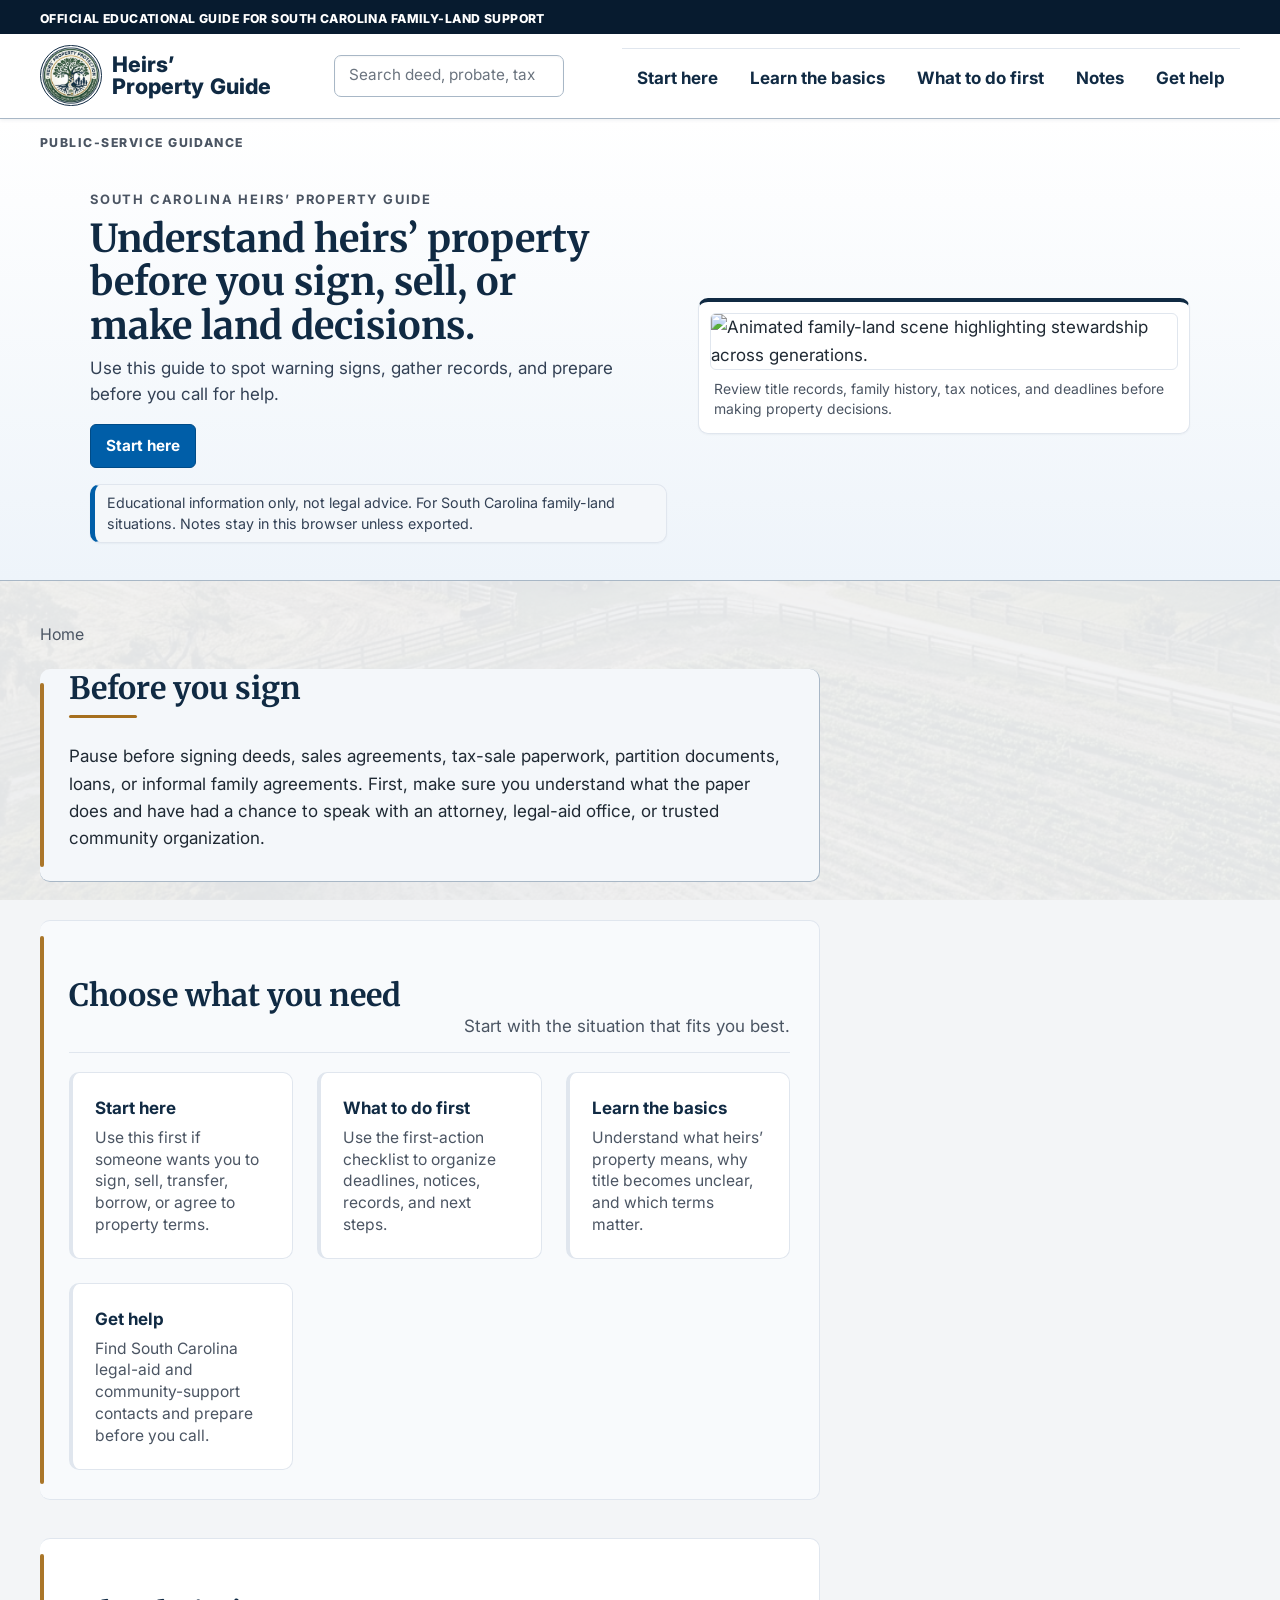
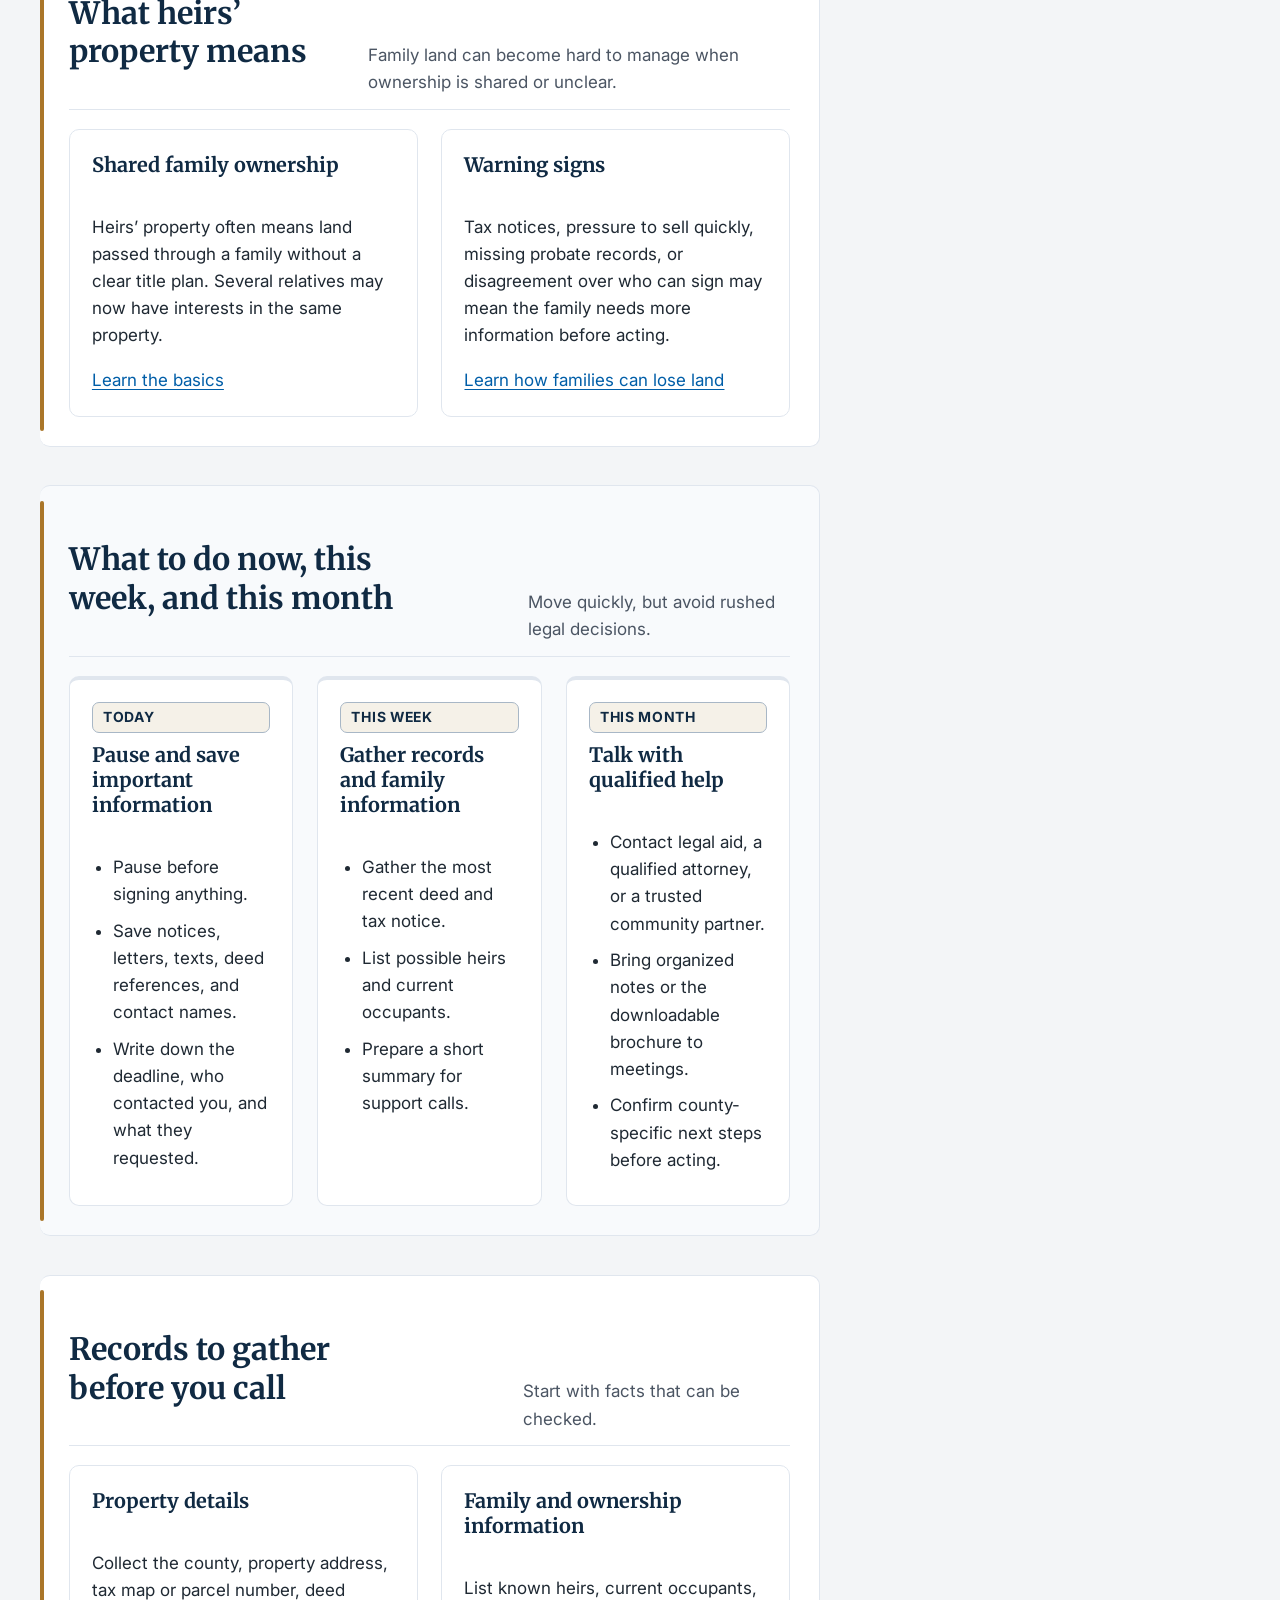
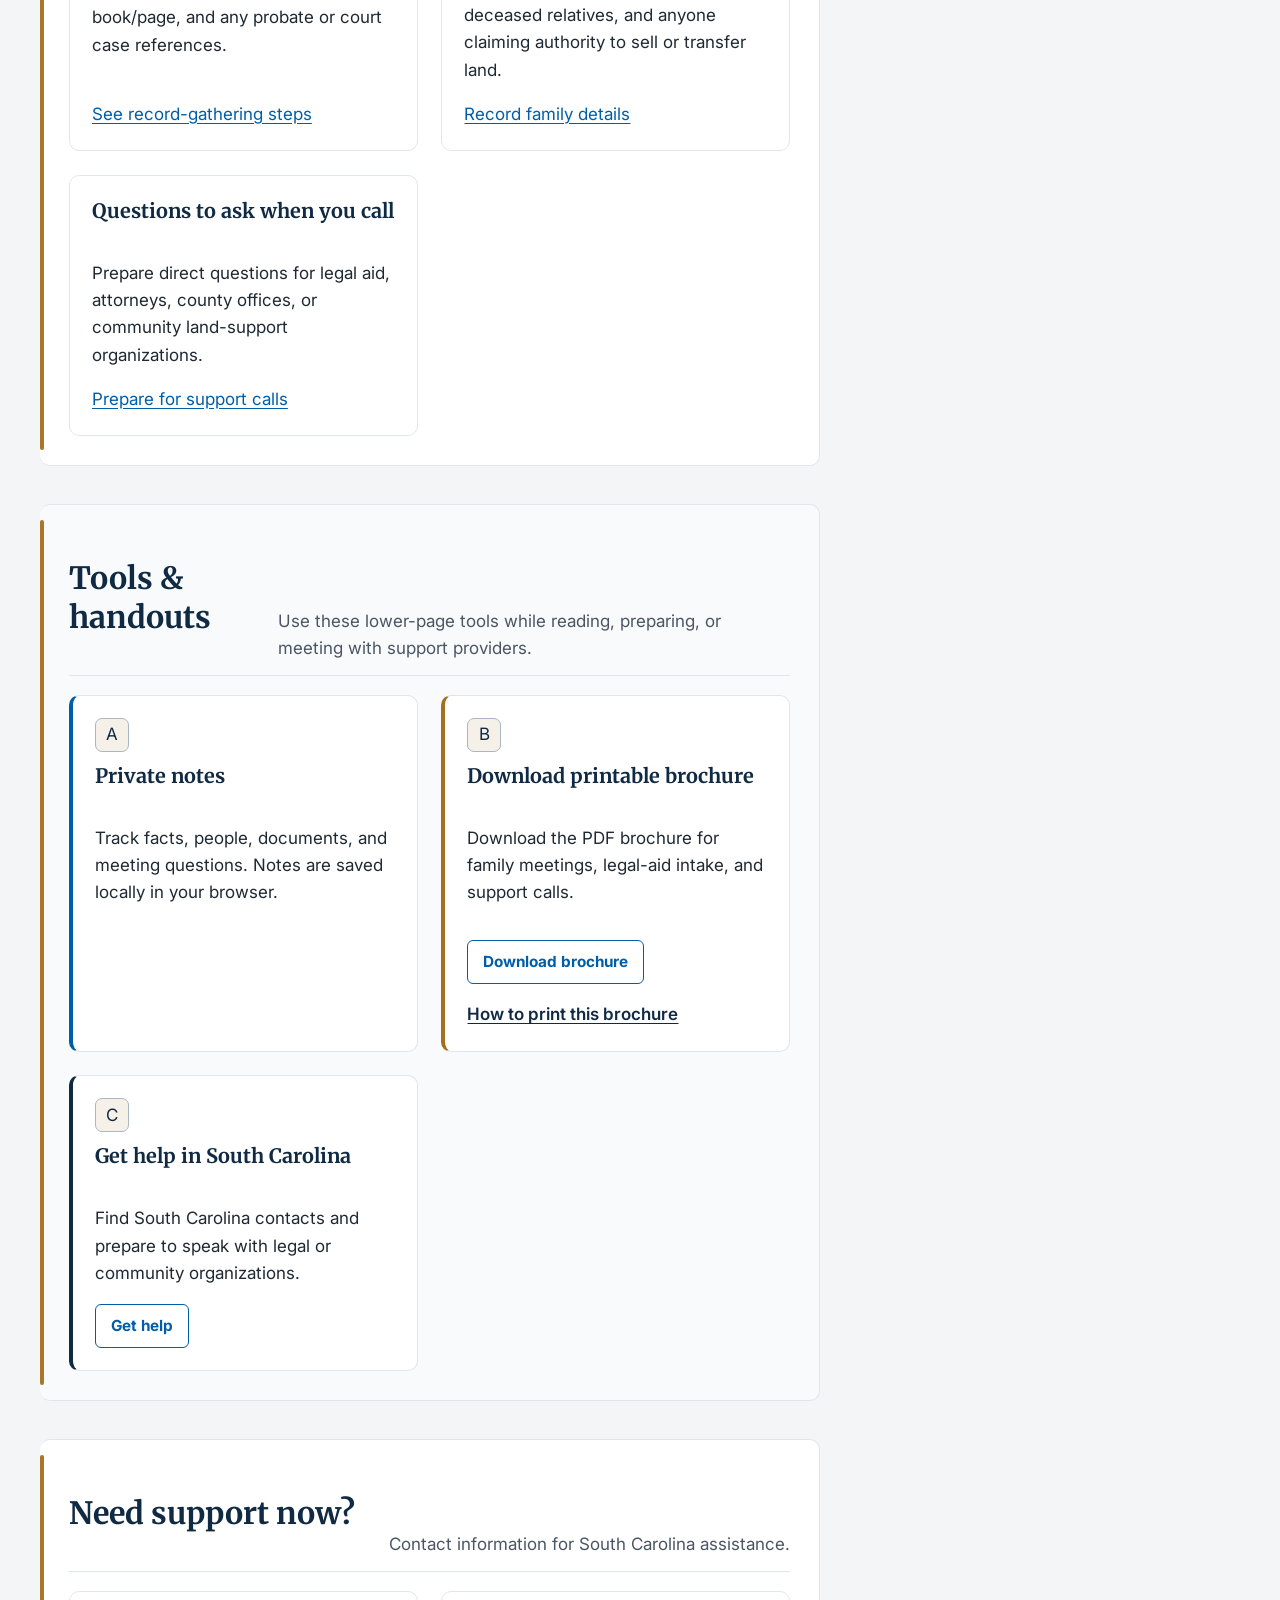
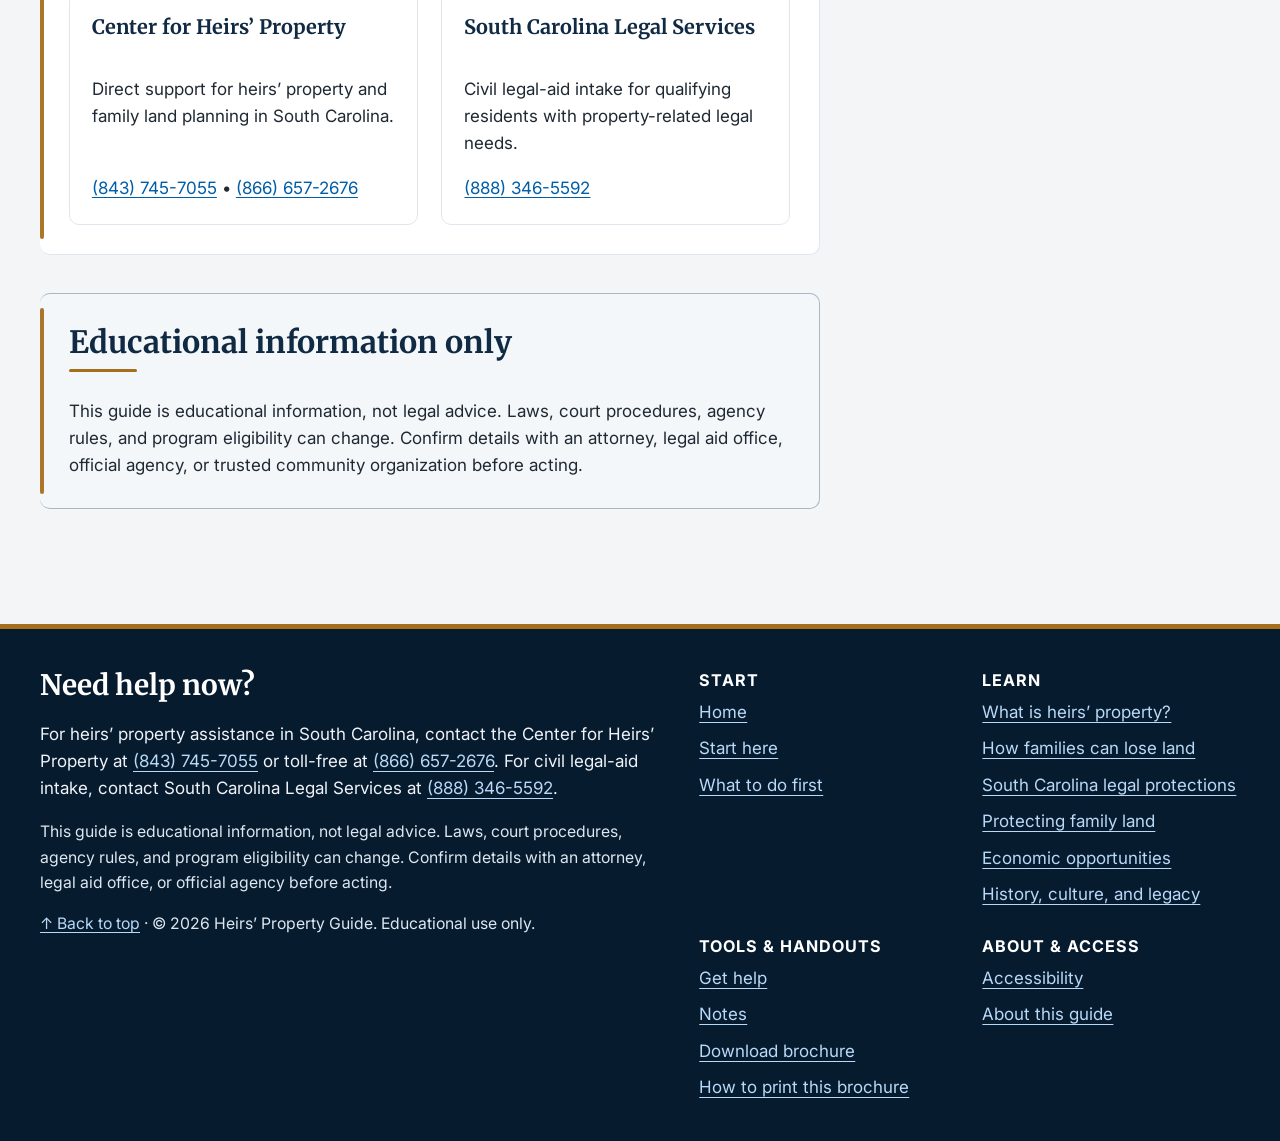
==== commit 1a5346cb: "Reduce visual clutter foundation" ====
--- a/index.html
+++ b/index.html
@@ -135,7 +135,7 @@
               <p>Use these lower-page tools while reading, preparing, or meeting with support providers.</p>
             </div>
             <div class="tools-grid">
-              <article class="resource-panel tool-panel"><span class="card-icon" aria-hidden="true">A</span><h3>Private notes</h3><p>Track facts, people, documents, and meeting questions. Notes are saved locally in your browser.</p><p><a class="button-secondary" href="notes.html">Open notes</a></p></article>
+              <article class="resource-panel tool-panel"><span class="card-icon" aria-hidden="true">A</span><h3>Private notes</h3><p>Track facts, people, documents, and meeting questions. Notes are saved locally in your browser.</p><p></p></article>
               <article class="resource-panel tool-panel"><span class="card-icon" aria-hidden="true">B</span><h3>Download printable brochure</h3><p>Download the PDF brochure for family meetings, legal-aid intake, and support calls.</p><p><a class="button-secondary" href="assets/downloads/protecting-family-land-trifold.pdf" download>Download brochure</a></p><p><a class="utility-link" href="assets/downloads/how-to-print-this-brochure.pdf" download>How to print this brochure</a></p></article>
               <article class="resource-panel tool-panel"><span class="card-icon" aria-hidden="true">C</span><h3>Get help in South Carolina</h3><p>Find South Carolina contacts and prepare to speak with legal or community organizations.</p><p><a class="button-secondary" href="resources-get-help.html">Get help</a></p></article>
             </div>
--- a/assets/css/site.css
+++ b/assets/css/site.css
@@ -14,8 +14,8 @@
   --text: #1F2933;
   --text-soft: #334155;
   --muted: #4B5563;
-  --line: #D6DEE7;
-  --line-strong: #9DAFC1;
+  --line: #E0E6EE;
+  --line-strong: #A8B7C6;
   --primary: #102A43;
   --secondary: #005EA8;
   --accent: #A66F1E;
@@ -31,14 +31,14 @@
   --radius: 10px;
   --radius-sm: 7px;
   --btn-radius: 6px;
-  --shadow-sm: 0 1px 3px rgba(16, 42, 67, .08);
-  --shadow-md: 0 6px 18px rgba(16, 42, 67, .12);
+  --shadow-sm: 0 1px 2px rgba(16, 42, 67, .045);
+  --shadow-md: 0 5px 14px rgba(16, 42, 67, .10);
   --card-shadow: var(--shadow-sm);
 
-  --ds-section-gap: clamp(1.35rem, 2.6vw, 2.25rem);
-  --ds-card-gap: clamp(.85rem, 1.7vw, 1.2rem);
-  --ds-section-pad: clamp(1rem, 2.1vw, 1.55rem);
-  --ds-card-pad: clamp(.95rem, 1.6vw, 1.18rem);
+  --ds-section-gap: clamp(1.6rem, 3vw, 2.65rem);
+  --ds-card-gap: clamp(1rem, 1.9vw, 1.4rem);
+  --ds-section-pad: clamp(1.1rem, 2.25vw, 1.7rem);
+  --ds-card-pad: clamp(1.05rem, 1.75vw, 1.3rem);
   --ds-reading-measure: 68ch;
   --ds-page-head-bg: linear-gradient(180deg, #FFFFFF 0%, #EEF4FA 100%);
   --ds-section-bg: #FFFFFF;
@@ -338,7 +338,7 @@
   border-left: 0;
   border-radius: var(--radius);
   background: var(--ds-section-bg);
-  box-shadow: var(--shadow-sm);
+  box-shadow: none;
 }
 
 .page-main > .section:nth-of-type(even) {
@@ -458,7 +458,7 @@
   background-color: var(--ds-card-bg);
   border-color: var(--line);
   border-radius: var(--radius);
-  box-shadow: var(--shadow-sm);
+  box-shadow: none;
 }
 
 .card,
@@ -518,16 +518,55 @@
 .callout {
   background: #F8FBFD;
   border-left-color: var(--secondary);
+  border-color: color-mix(in srgb, var(--secondary) 34%, var(--line) 66%);
+  box-shadow: var(--shadow-sm);
 }
 
 .warning {
   background: var(--danger-bg);
   border-left-color: var(--danger);
+  border-color: #E7B7B2;
+  box-shadow: var(--shadow-sm);
 }
 
 .notice-bar {
   background: var(--success-bg);
   border-left: 5px solid #2E8540;
+  box-shadow: var(--shadow-sm);
+}
+
+.checklist-box,
+.note-panel {
+  border-color: color-mix(in srgb, var(--secondary) 18%, var(--line) 82%);
+  box-shadow: var(--shadow-sm);
+}
+
+.content-visual,
+.section-image {
+  margin: clamp(1rem, 2.2vw, 1.55rem) 0;
+}
+
+.content-visual img,
+.section-image img {
+  display: block;
+  width: 100%;
+  max-width: 100%;
+  aspect-ratio: 16 / 9;
+  object-fit: cover;
+  border: 1px solid var(--line);
+  border-radius: var(--radius);
+  background: var(--surface);
+}
+
+.content-visual figcaption,
+.section-image figcaption,
+.content-visual .caption,
+.section-image .caption {
+  max-width: var(--ds-reading-measure);
+  margin: .6rem 0 0;
+  color: var(--muted);
+  font-size: .94rem;
+  line-height: 1.45;
 }
 
 .hero-panel,
@@ -778,9 +817,10 @@
 
 @media (max-width: 700px) {
   :root {
-    --ds-section-gap: 1.35rem;
-    --ds-section-pad: 1rem;
-    --ds-card-pad: .95rem;
+    --ds-section-gap: 1.55rem;
+    --ds-card-gap: 1.05rem;
+    --ds-section-pad: 1.08rem;
+    --ds-card-pad: 1rem;
   }
 
   body {
@@ -814,7 +854,7 @@
   }
 
   .page-head-inner {
-    padding-block: clamp(.95rem, 3.4vw, 1.2rem);
+    padding-block: clamp(1.08rem, 3.8vw, 1.35rem);
   }
 
   .page-head h1 {
@@ -832,7 +872,7 @@
     padding: var(--ds-section-pad);
     border-radius: var(--radius);
     background: var(--ds-section-bg);
-    box-shadow: var(--shadow-sm);
+    box-shadow: none;
   }
 
   .page-main > .section:nth-of-type(even) {
@@ -856,23 +896,42 @@
   .quick-path-list a {
     background-color: #FFFFFF;
     border-color: var(--line);
-    box-shadow: var(--shadow-sm);
+    box-shadow: none;
     color: var(--text);
   }
 
   .callout {
     background-color: #F8FBFD;
-    border-color: var(--line);
+    border-color: color-mix(in srgb, var(--secondary) 34%, var(--line) 66%);
     border-left-color: var(--secondary);
+    box-shadow: var(--shadow-sm);
+  }
+
+  .checklist-box,
+  .note-panel {
+    border-color: color-mix(in srgb, var(--secondary) 18%, var(--line) 82%);
+    box-shadow: var(--shadow-sm);
+  }
+
+  .content-visual,
+  .section-image {
+    margin-block: 1rem;
+  }
+
+  .content-visual img,
+  .section-image img {
+    aspect-ratio: 4 / 3;
   }
 
   .warning {
     background-color: var(--danger-bg);
     border-color: #E7B7B2;
     border-left-color: var(--danger);
+    box-shadow: var(--shadow-sm);
   }
 
   .notice-bar {
+    box-shadow: var(--shadow-sm);
     background-color: var(--success-bg);
     border-color: #A7CDB7;
     border-left-color: #2E8540;
--- a/assets/css/print.css
+++ b/assets/css/print.css
@@ -28,3 +28,102 @@
 body.print-section-mode .breadcrumbs,
 body.print-section-mode .page-head,
 body.print-section-mode .footer { display:none!important; }
+
+.notes-print-report { display: none; }
+
+body.print-notes-report-mode > :not(.notes-print-report) {
+  display: none !important;
+}
+
+body.print-notes-report-mode {
+  background: #fff !important;
+  color: #111 !important;
+  font-family: Arial, Helvetica, sans-serif !important;
+  font-size: 11pt;
+  line-height: 1.42;
+}
+
+body.print-notes-report-mode .notes-print-report {
+  display: block !important;
+  width: 100% !important;
+  max-width: none !important;
+  color: #111 !important;
+}
+
+.notes-print-header {
+  border-bottom: 2px solid #1F3A5F;
+  margin-bottom: .22in;
+  padding-bottom: .16in;
+}
+
+.notes-print-kicker {
+  margin: 0 0 .06in;
+  color: #384154 !important;
+  font-size: 9pt;
+  font-weight: 700;
+  letter-spacing: .08em;
+  text-transform: uppercase;
+}
+
+.notes-print-header h1 {
+  margin: 0 0 .08in;
+  color: #1F3A5F !important;
+  font-family: Georgia, "Times New Roman", serif;
+  font-size: 23pt;
+  line-height: 1.1;
+}
+
+.notes-print-meta,
+.notes-print-disclaimer {
+  margin: .04in 0 0;
+  color: #333 !important;
+  font-size: 10pt;
+}
+
+.notes-print-grid {
+  display: block !important;
+}
+
+.notes-print-section {
+  break-inside: avoid;
+  page-break-inside: avoid;
+  border-top: 1px solid #B8AE9C;
+  padding-top: .14in;
+  margin-top: .18in;
+}
+
+.notes-print-section:first-child {
+  border-top: 0;
+  margin-top: 0;
+  padding-top: 0;
+}
+
+.notes-print-section h2 {
+  margin: 0 0 .04in;
+  color: #1F3A5F !important;
+  font-family: Georgia, "Times New Roman", serif;
+  font-size: 13.5pt;
+  line-height: 1.2;
+}
+
+.notes-print-help {
+  margin: 0 0 .07in;
+  color: #384154 !important;
+  font-size: 9.5pt;
+}
+
+.notes-print-value {
+  min-height: .34in;
+  padding: .09in .1in;
+  border-left: 3px solid #AA5820;
+  background: #F8F8F6 !important;
+  color: #111 !important;
+  font-size: 11pt;
+  white-space: pre-wrap;
+}
+
+.notes-print-value:empty::before {
+  content: "No notes entered.";
+  color: #555;
+  font-style: italic;
+}
